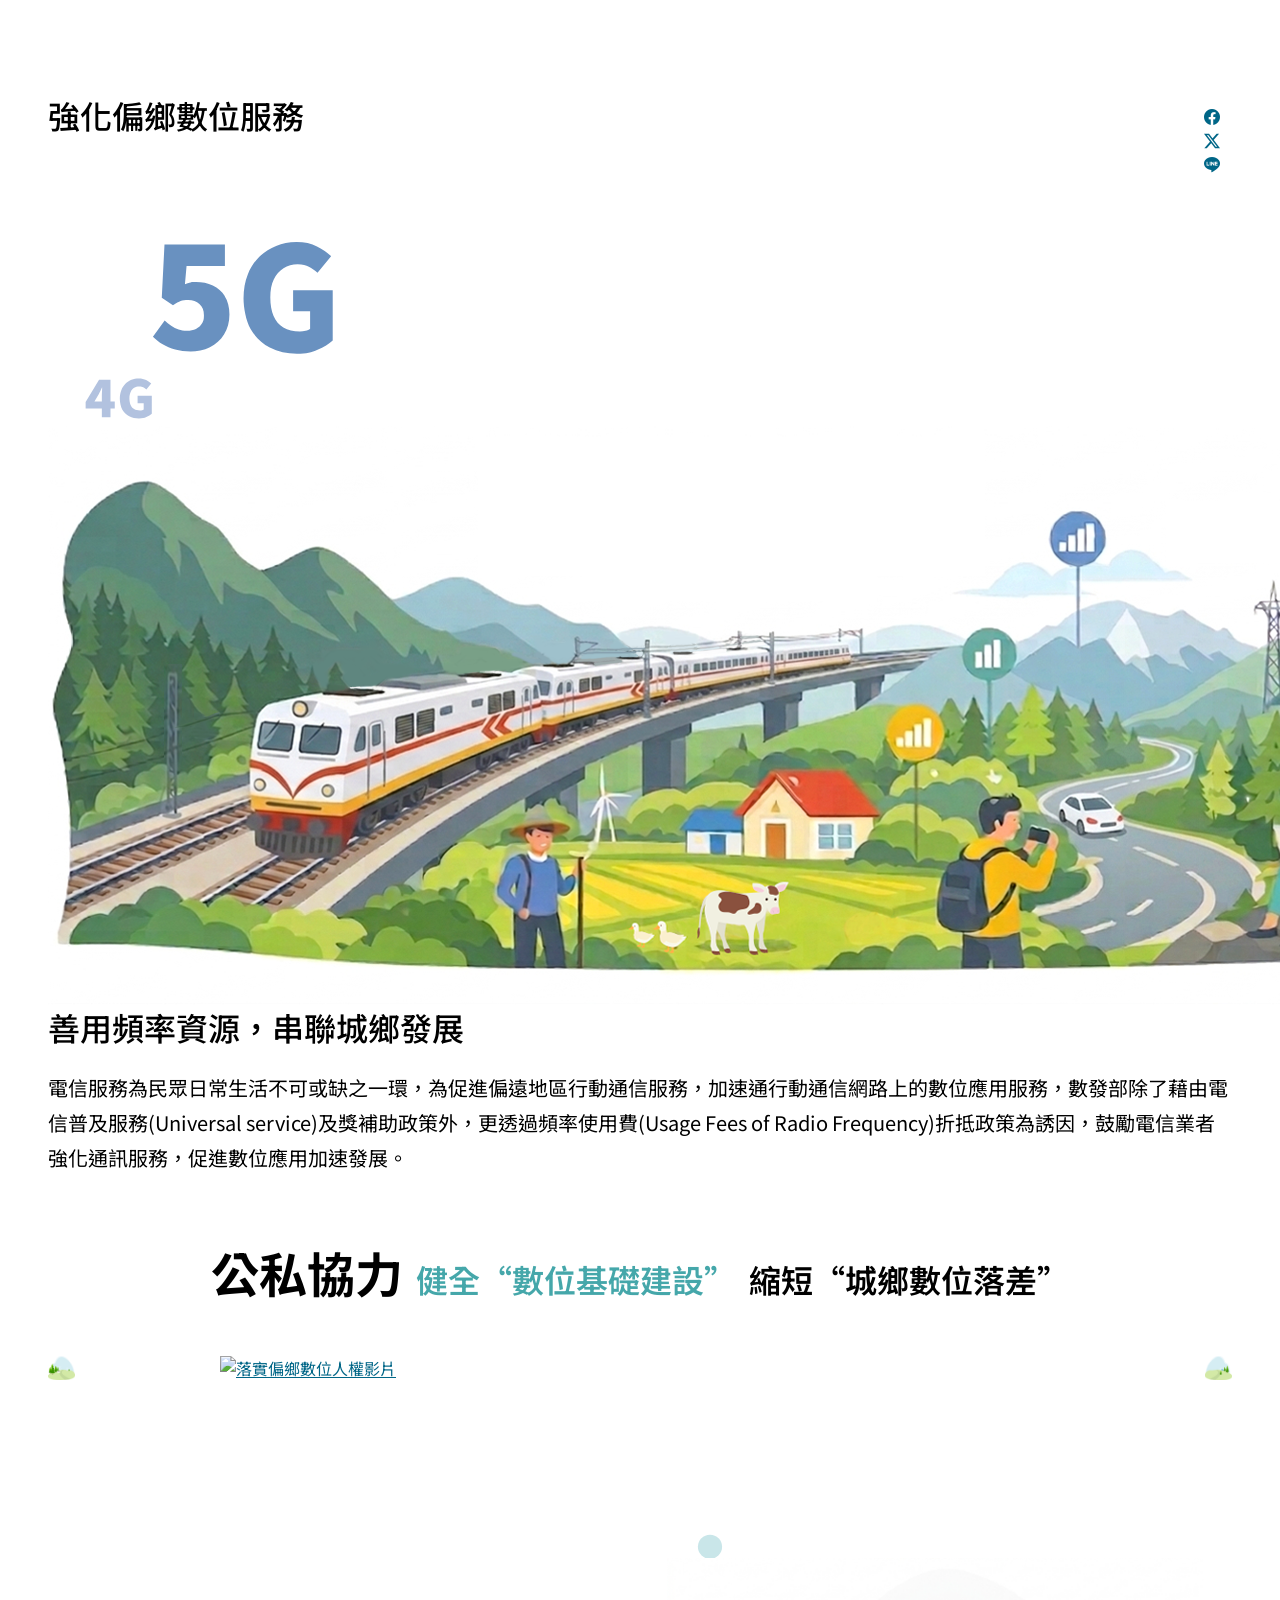
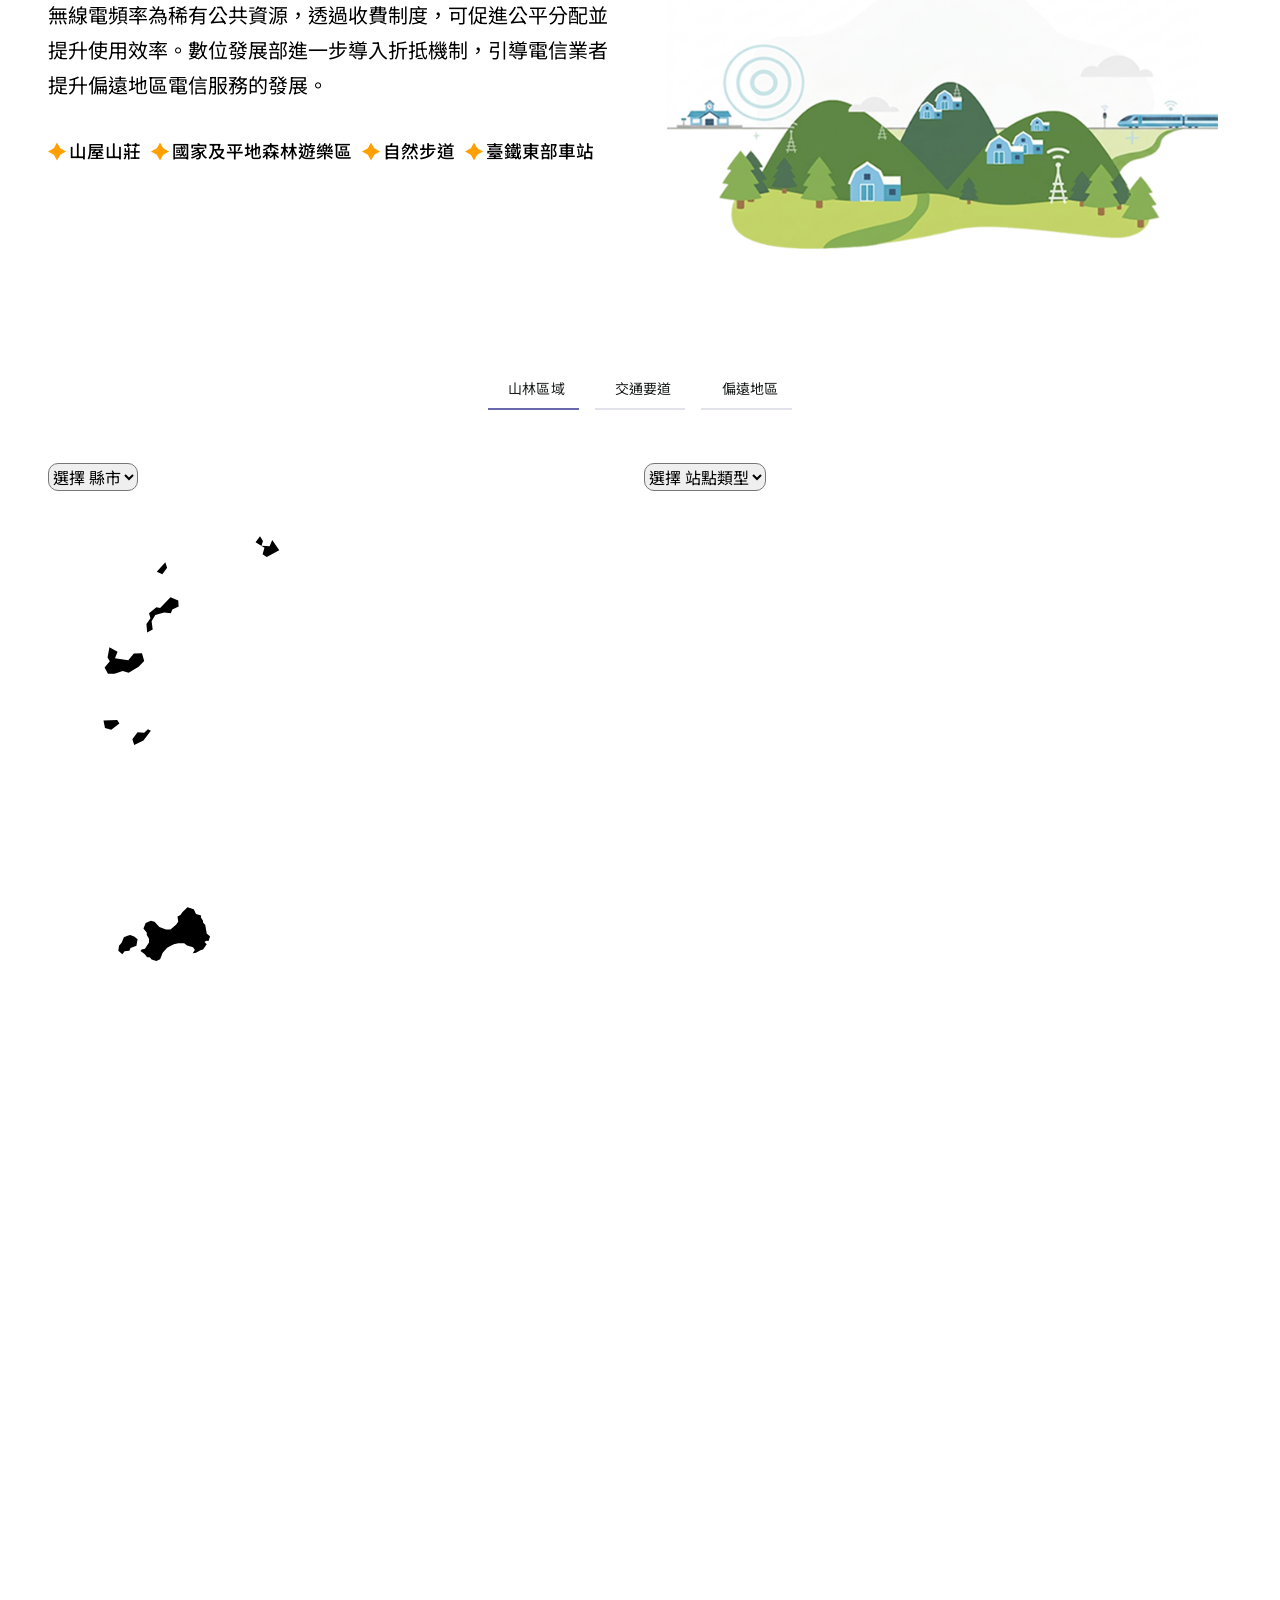
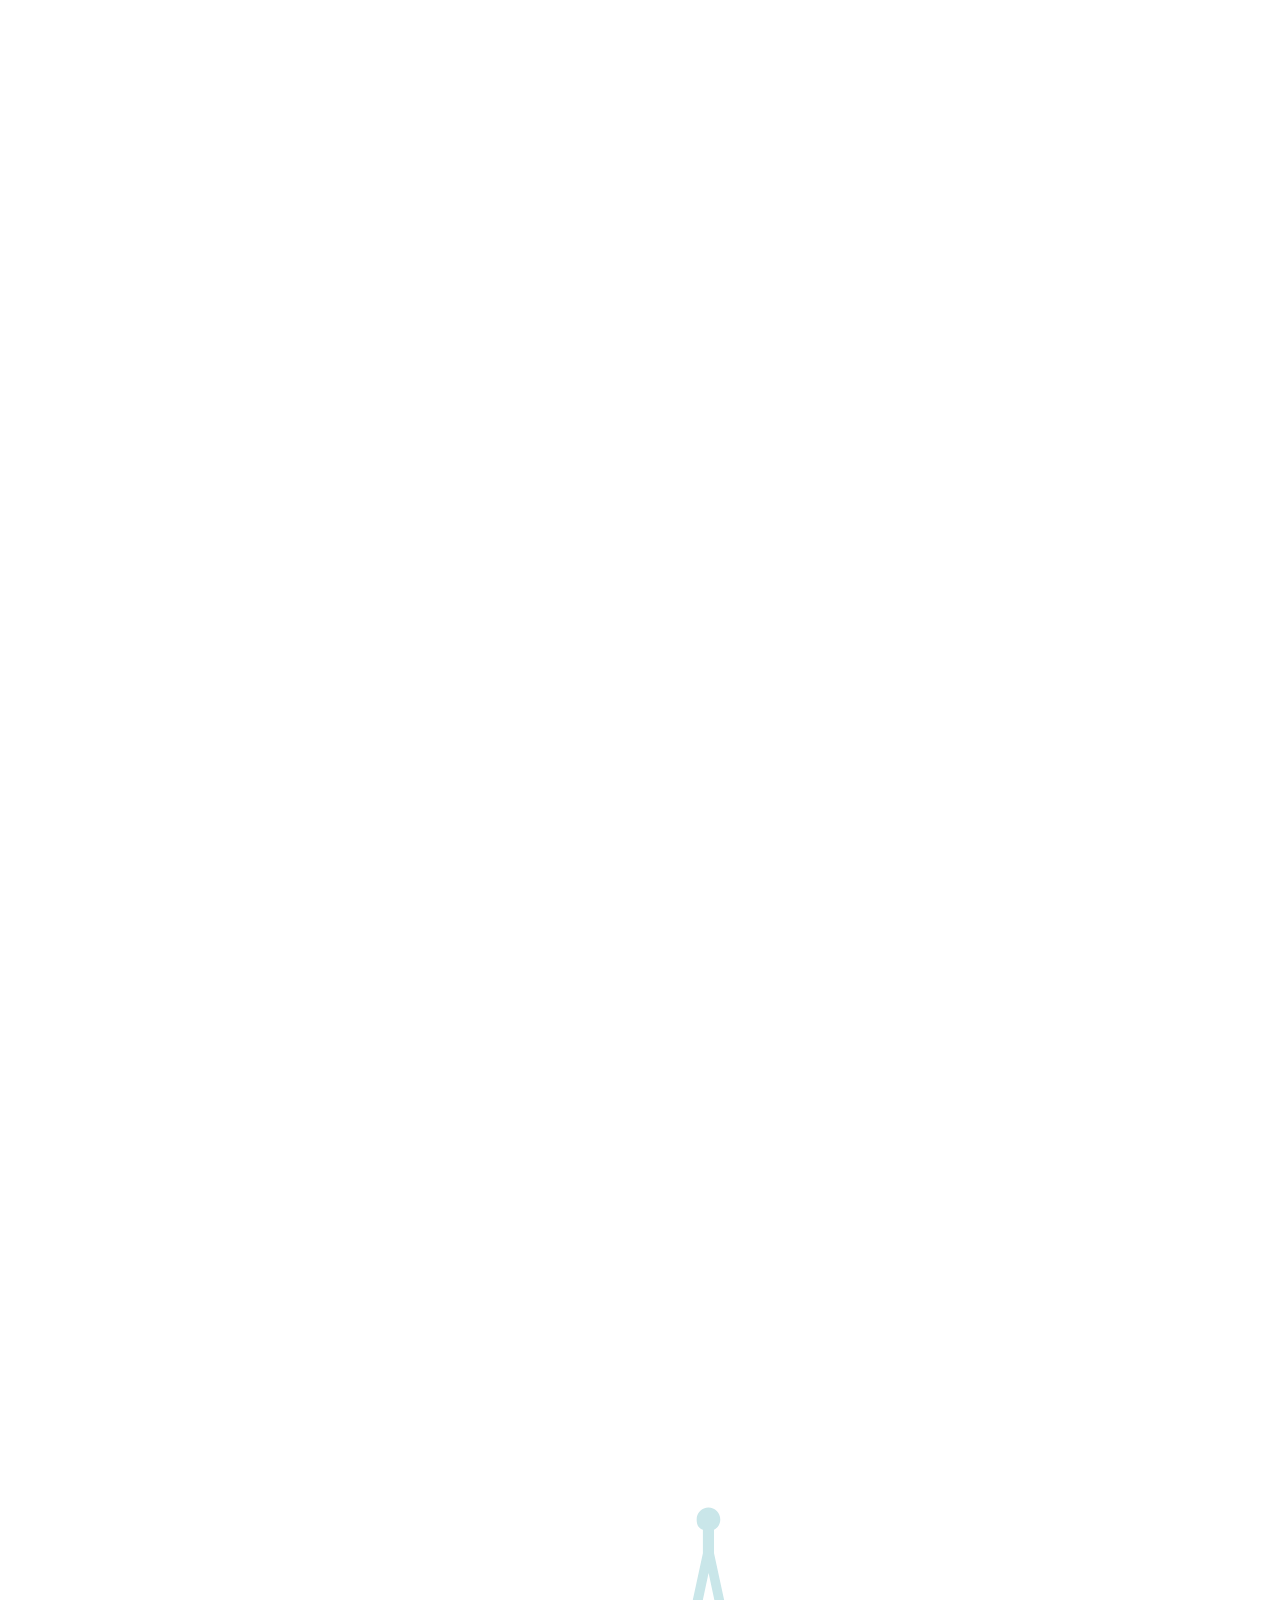
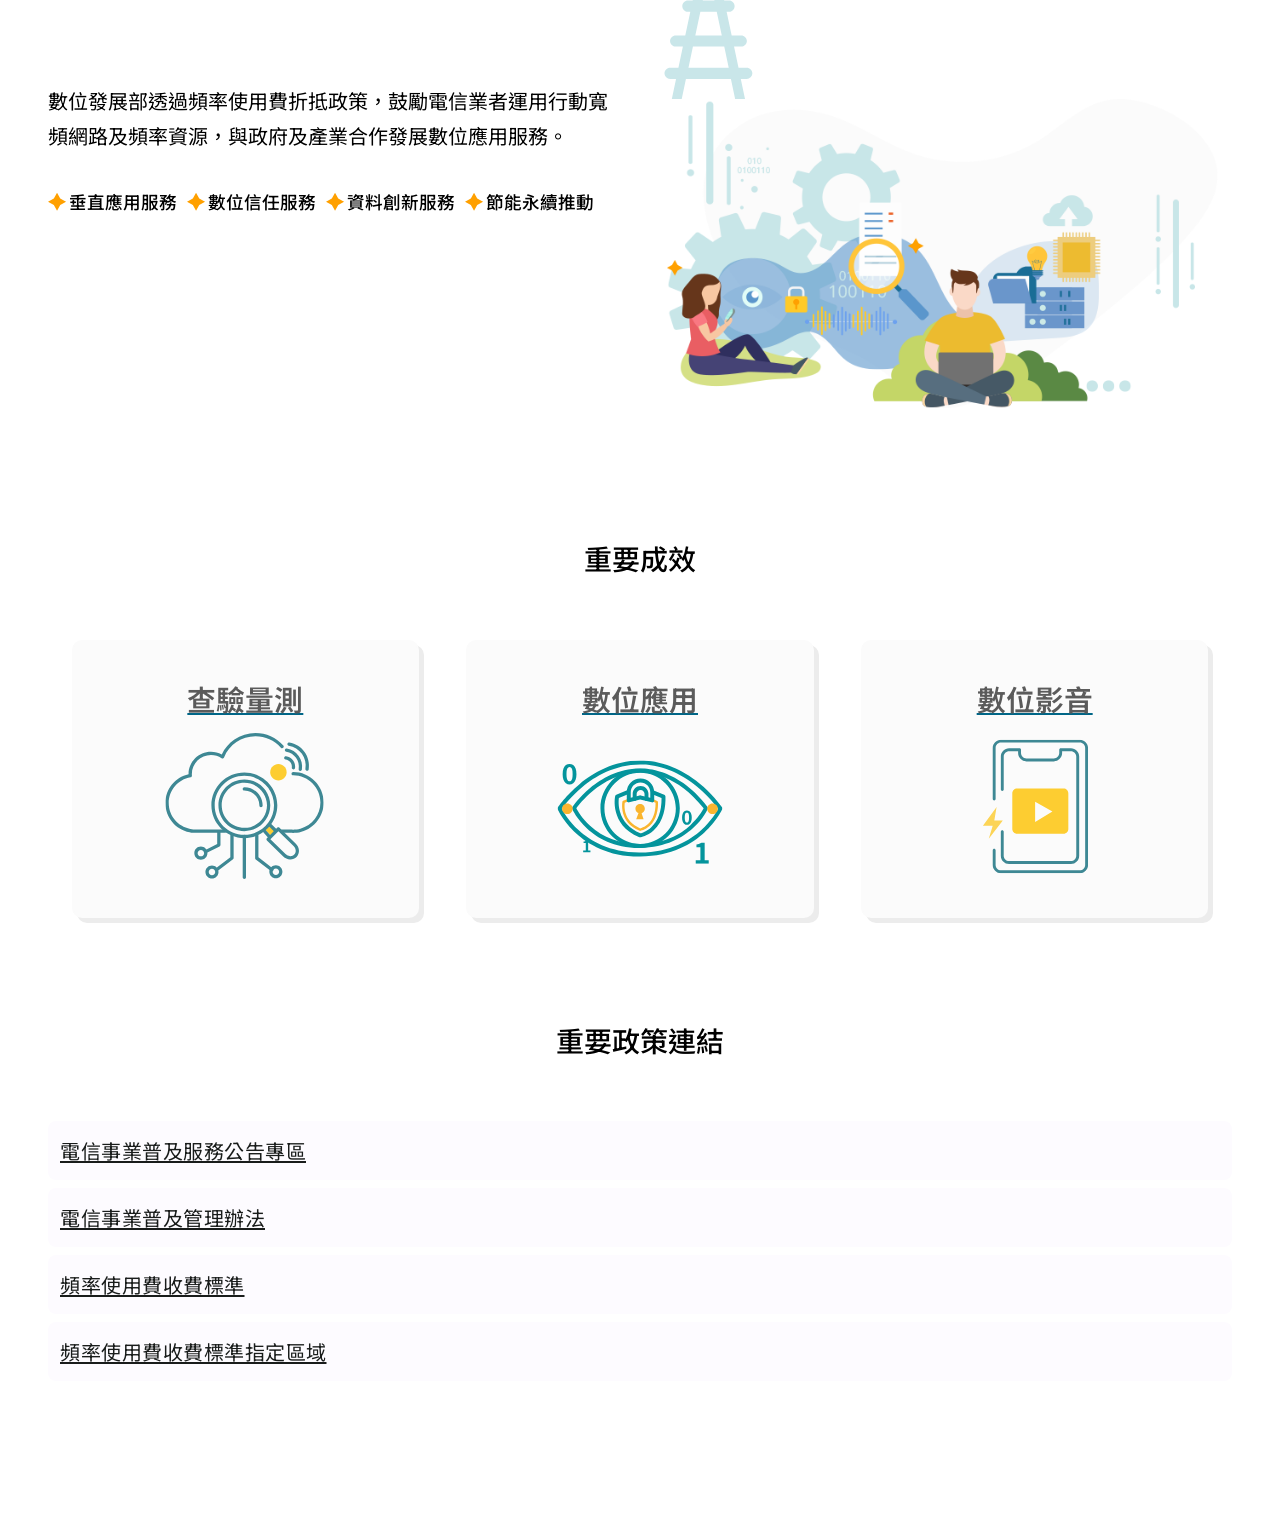
==== index.html @ cdad6a10 "init upload init upload" ====
<!DOCTYPE html>
<html lang="zh-tw" class="webSitelanguage light">
<head>
    <meta http-equiv="Content-Type" content="text/html; charset=utf-8" />
    <!-- <meta name="viewport" content="width=device-width,initial-scale = 1" /> -->
	<meta name="viewport" content="width=device-width, initial-scale=1.0, user-scalable=no, minimum-scale=1.0, maximum-scale=1.0" />
    <meta name="format-detection" content="telephone=no">    
    <title>強化偏鄉數位服務｜重點政策｜moda — 數位發展部 Ministry of Digital Affairs</title>
    <meta property="og:title" content="強化偏鄉數位服務｜重點政策｜moda — 數位發展部 Ministry of Digital Affairs" />
    <meta name="description" content="" />
    <meta property="og:image" content="https://moda.gov.tw/copyright/MODA/i0lwyglx.hab.svg" />
    <meta property="og:image:type" content="">
    <meta property="og:image:width" content="1200">
    <meta property="og:image:height" content="628">
    <meta property="og:description" content="" />
    <meta name="keywords" content="" />
    <meta name="description" content="" />
    <!-- favicon -->
        <link rel="shortcut icon" type="image/png" href="https://moda.gov.tw//assets/img/favicon.ico">
        <link rel="apple-touch-icon" sizes="192x192" href="https://moda.gov.tw//assets/img/touch-icon.png">
    <!-- (google font)connect to domain of font files -->
        <link rel="preconnect" href="https://fonts.gstatic.com" crossorigin>
    <!-- (google font)optionally increase loading priority -->
        <link rel="preload" as="style" href="https://fonts.googleapis.com/css2?family=Noto+Sans+TC:wght@300;400;500;700&display=swap">

    <!-- 套件css -->
        <link rel="stylesheet" href="vendor/css/allVendor.min.css" media="all" />
    <!-- 主要css -->
        <link rel="stylesheet" href="https://moda.gov.tw/assets/css/layout.css" media="all" />

    <!-- (google font)async CSS -->
        <link rel="stylesheet" media="print" onload="this.onload=null;this.removeAttribute('media');" href="https://fonts.googleapis.com/css2?family=Noto+Sans+TC:wght@300;400;500;700&display=swap">
    <!-- (google font)no-JS fallback -->
    <noscript>
        <link rel="stylesheet" href="https://fonts.googleapis.com/css2?family=Noto+Sans+TC:wght@300;400;500;700&display=swap">
    </noscript>
    <!-- Global site tag (gtag.js) - Google Analytics -->
    <script async src="https://www.googletagmanager.com/gtag/js?id=G-7THDT5WE9H"></script>
    <script>
        window.dataLayer = window.dataLayer || [];
        function gtag(){dataLayer.push(arguments);}
        gtag('js', new Date());
        gtag('config', 'G-7THDT5WE9H');
    </script>
    <!-- Google Tag Manager -->
    <script>
        (function(w,d,s,l,i){w[l]=w[l]||[];w[l].push({'gtm.start':
        new Date().getTime(),event:'gtm.js'});
        var f=d.getElementsByTagName(s)[0],
        j=d.createElement(s),dl=l!='dataLayer'?'&l='+l:'';
        j.async=true;j.src='https://www.googletagmanager.com/gtm.js?id='+i+dl;f.parentNode.insertBefore(j,f);
        })(window,document,'script','dataLayer','GTM-TL7LVZ6R');
    </script>
    <!-- End Google Tag Manager -->
</head>
<body class="d-flex flex-column min-vh-100 ">
    <!-- main -->
    <main class="main pt-5">

        <!-- 簡介 -->
        <section class="deptIntro" role="contentinfo" aria-label="強化偏鄉數位服務">
            <div class="wrap4 mx-auto px-3 px-md-4 px-lg-5 py-4 py-md-5">
                <!-- 內容主標 -->
                <div class="row">
                    <div class="col">
                        <h2 class="title2 mb-0">
                            <span class="ci-dept1 lazy lz-entered lz-loaded" data-bg="img/00-titleicon.svg" data-ll-status="loaded" style="background-image: url(img/00-titleicon.svg);"></span>
                            <span class="titleTxt">強化偏鄉數位服務</span></h2>
                    </div>
                    <div class="col-auto text-end d-flex pt-2">
                        <ul class="shareBar list-unstyled list-inline mb-0">
                            <!-- 分享 -->
                            <li class="list-inline-item">
                                <a href="javascript:;" role="button" title="社群分享"><i class="ci ci-share"></i><span class="visually-hidden">社群分享</span></a>
                                <ul class="shareBarMenu list-unstyled">
                                    <li><a class="fbShareBtn fbShareJs" href="javascript:;" title="分享至 facebook（另開新視窗）"><i class="bi bi-facebook"></i><span class="visually-hidden">Facebook</span></a></li>
                                    <li><a class="ttShareBtn ttShareJs" href="javascript:;" title="分享到 twitter（另開新視窗）"><i class="bi bi-twitter"></i><span class="visually-hidden">Twitter</span></a></li>
                                    <li><a class="lineShareBtn lineShareJs" href="javascript:;" title="分享到 line（另開新視窗）"><i class="bi bi-line"></i><span class="visually-hidden">LINE</span></a></li>
                                </ul>
                            </li>
                            <li class="list-inline-item d-none d-md-inline-block">
                                <a class="printBtn printJs" role="button" href="javascript:;" title="列印頁面內容"><i class="ci ci-print"></i><span class="visually-hidden">列印</span></a>
                            </li>
                        </ul>
                    </div>
                </div>
                
            </div>
        </section>

        <!--擴充圖文-->
        <link href="https://www-api.moda.gov.tw/File/Get/moda/zh-tw/qOv7ldR2iU1vLcg" media="all" rel="stylesheet">
        <link href="https://www-api.moda.gov.tw/File/Get/moda/zh-tw/zwdoTjwlLPmi0V1" media="all" rel="stylesheet">
        <section class="event1Part">
            <div class="wrap4 mx-auto px-3 px-md-4 px-lg-5 pb-4 pb-md-5 mt-minus-4 mt-md-minus-5">
                <div class="summary2 wrap2">
                    <!-- 主視覺 -->        
                    <div class="">                  
                        <div class="moda1331-topbanner">
                            <div class="moda1331-guide moda1331-2026 icon5G">
                                <svg viewBox="0 0 216 82" class="">
                                    <g class="moda1331-wave moda1331-group1">
                                        <path d="M43,40.9c0-2.5,1-4.9,2.7-6.7,1-1,2.5-1,3.5,0,1,1,1,2.5,0,3.5-.8.9-1.3,2-1.3,3.3s.5,2.4,1.3,3.3c1,1,.9,2.6,0,3.5-1,1-2.6.9-3.5,0-1.7-1.8-2.7-4.2-2.7-6.7Z"/>
                                        <path d="M172.7,40.9c0-2.5-1-4.9-2.7-6.7-1-1-2.5-1-3.5,0-1,1-1,2.5,0,3.5.8.9,1.3,2,1.3,3.3s-.5,2.4-1.3,3.3c-1,1-.9,2.6,0,3.5,1,1,2.6.9,3.5,0,1.7-1.8,2.7-4.2,2.7-6.7Z"/>
                                    </g>
                                    <g class="moda1331-wave moda1331-group2">
                                        <path d="M30.5,51.9c-4.7-6.1-4.7-15.9,0-22,.8-1.1,2.4-1.3,3.5-.5,1.1.8,1.3,2.4.5,3.5-3.3,4.4-3.3,11.6,0,16,.8,1.1.6,2.7-.5,3.5-1.1.8-2.7.6-3.5-.5Z"/>
                                        <path d="M185.2,51.9c4.7-6.1,4.7-15.9,0-22-.8-1.1-2.4-1.3-3.5-.5-1.1.8-1.3,2.4-.5,3.5,3.3,4.4,3.3,11.6,0,16-.8,1.1-.6,2.7.5,3.5,1.1.8,2.7.6,3.5-.5Z"/>
                                    </g>
                                    <g class="moda1331-wave moda1331-group3">
                                        <path d="M10,40.9c0-5.6,1.4-11.4,4.4-15.9.8-1.1,2.3-1.5,3.5-.7,1.1.8,1.5,2.3.7,3.5-2.3,3.5-3.6,8.3-3.6,13.1,0,4.9,1.2,9.6,3.6,13.1.8,1.1.5,2.7-.7,3.5-1.1.8-2.7.5-3.5-.7-3-4.5-4.4-10.3-4.4-15.9Z"/>
                                        <path d="M205.7,40.9c0-5.6-1.4-11.4-4.4-15.9-.8-1.1-2.3-1.5-3.5-.7-1.1.8-1.5,2.3-.7,3.5,2.3,3.5,3.6,8.3,3.6,13.1s-1.2,9.6-3.6,13.1c-.8,1.1-.5,2.7.7,3.5,1.1.8,2.7.5,3.5-.7,3-4.5,4.4-10.3,4.4-15.9Z"/>
                                    </g>
                                    <g class="moda1331-text">
                                        <path d="M97.8,39.9c-1.7-2.7-3.9-4.6-6.7-5.9-2.8-1.3-5.9-1.9-9.3-1.9s-2.2.1-3.1.3c-1,.2-2,.5-3,.9l.9-10.1h21.2v-11.9h-33.4l-1.5,29.5,6.2,4.1c1.8-1.1,3.2-1.9,4.2-2.3,1.1-.4,2.5-.6,4.2-.6,2.6,0,4.6.7,6.2,2.2,1.7,1.4,2.5,3.5,2.5,6.3s-.4,3.4-1.2,4.7c-.7,1.2-1.8,2.2-3.2,2.8s-3,1-5,1-3.1-.2-4.6-.7c-1.4-.5-2.8-1.2-4.1-2.1-1.3-.9-2.5-1.8-3.6-2.9l-6.5,9c1.6,1.5,3.4,3,5.4,4.2,2,1.2,4.3,2.2,6.9,2.9,2.6.7,5.4,1.1,8.6,1.1s7.4-.8,10.6-2.4c3.3-1.6,5.9-3.9,7.8-7,2-3.1,3-6.8,3-11s-.9-7.5-2.6-10.2Z"/>
                                        <path d="M135.5,36.6v11.7h9.4v9.6c-.6.5-1.5.9-2.5,1.1-1,.3-2.1.4-3.1.4-3.7,0-6.7-.7-9.2-2.2-2.4-1.5-4.2-3.6-5.4-6.4-1.2-2.8-1.8-6.2-1.8-10.2s.6-7.2,1.9-9.9c1.3-2.8,3.1-4.9,5.4-6.3,2.3-1.5,4.9-2.2,7.8-2.2s4.6.5,6.2,1.4c1.7.9,3.3,1.9,4.8,3.3l7.5-9.1c-2-2-4.6-3.8-7.8-5.4-3.1-1.6-6.9-2.4-11.3-2.4s-7.8.7-11.3,2.1c-3.5,1.4-6.6,3.4-9.4,6.1-2.7,2.7-4.8,5.9-6.3,9.8-1.5,3.8-2.3,8.2-2.3,13.2s1.3,12.3,3.9,16.9c2.7,4.5,6.2,7.9,10.6,10.2,4.5,2.3,9.5,3.4,15,3.4s8-.7,11.4-2.2c3.5-1.4,6.3-3.1,8.4-5.1v-27.8h-22.2Z"/>
                                    </g>
                                </svg>
                            </div>
                            <div class="moda1331-guide moda1331-2026 icon4G">
                                <svg viewBox="0 0 219 82" class="">
                                    <g class="moda1331-wave moda1331-group1">
                                        <path d="M43,40.9c0-2.5,1-4.9,2.7-6.7,1-1,2.5-1,3.5,0,1,1,1,2.5,0,3.5-.8.9-1.3,2-1.3,3.3s.5,2.4,1.3,3.3c1,1,.9,2.6,0,3.5-1,1-2.6.9-3.5,0-1.7-1.8-2.7-4.2-2.7-6.7Z"/>
                                        <path d="M175.2,40.9c0-2.5-1-4.9-2.7-6.7-1-1-2.5-1-3.5,0-1,1-1,2.5,0,3.5.8.9,1.3,2,1.3,3.3s-.5,2.4-1.3,3.3c-1,1-.9,2.6,0,3.5,1,1,2.6.9,3.5,0,1.7-1.8,2.7-4.2,2.7-6.7Z"/>
                                    </g>
                                    <g class="moda1331-wave moda1331-group2">
                                        <path d="M30.5,51.9c-4.7-6.1-4.7-15.9,0-22,.8-1.1,2.4-1.3,3.5-.5,1.1.8,1.3,2.4.5,3.5-3.3,4.4-3.3,11.6,0,16,.8,1.1.6,2.7-.5,3.5-1.1.8-2.7.6-3.5-.5Z"/>
                                        <path d="M187.7,51.9c4.7-6.1,4.7-15.9,0-22-.8-1.1-2.4-1.3-3.5-.5-1.1.8-1.3,2.4-.5,3.5,3.3,4.4,3.3,11.6,0,16-.8,1.1-.6,2.7.5,3.5,1.1.8,2.7.6,3.5-.5Z"/>
                                    </g>
                                    <g class="moda1331-wave moda1331-group3">
                                        <path d="M10,40.9c0-5.6,1.4-11.4,4.4-15.9.8-1.1,2.3-1.5,3.5-.7,1.1.8,1.5,2.3.7,3.5-2.3,3.5-3.6,8.3-3.6,13.1,0,4.9,1.2,9.6,3.6,13.1.8,1.1.5,2.7-.7,3.5-1.1.8-2.7.5-3.5-.7-3-4.5-4.4-10.3-4.4-15.9Z"/>
                                        <path d="M208.2,40.9c0-5.6-1.4-11.4-4.4-15.9-.8-1.1-2.3-1.5-3.5-.7-1.1.8-1.5,2.3-.7,3.5,2.3,3.5,3.6,8.3,3.6,13.1s-1.2,9.6-3.6,13.1c-.8,1.1-.5,2.7.7,3.5,1.1.8,2.7.5,3.5-.7,3-4.5,4.4-10.3,4.4-15.9Z"/>
                                    </g>
                                    <g class="moda1331-text">
                                        <path d="M102.9,45.5h-6.6V11.8h-17.6l-20.7,34.6v9.9h25v13.5h13.3v-13.5h6.6v-10.9ZM71.6,45.5l6.8-11.7c.9-1.7,1.7-3.4,2.5-5,.8-1.7,1.6-3.4,2.3-5h.3c0,1.9-.2,4.1-.3,6.6-.1,2.6-.2,4.8-.2,6.6v8.5h-11.4Z"/>
                                        <path d="M138.1,36.6v11.7h9.4v9.6c-.6.5-1.5.9-2.5,1.1-1,.3-2.1.4-3.1.4-3.7,0-6.7-.7-9.2-2.2-2.4-1.5-4.2-3.6-5.4-6.4-1.2-2.8-1.8-6.2-1.8-10.2s.6-7.2,1.9-9.9c1.3-2.8,3.1-4.9,5.4-6.3,2.3-1.5,4.9-2.2,7.8-2.2s4.6.5,6.2,1.4c1.7.9,3.3,1.9,4.8,3.3l7.5-9.1c-2-2-4.6-3.8-7.8-5.4-3.1-1.6-6.9-2.4-11.3-2.4s-7.8.7-11.3,2.1c-3.5,1.4-6.6,3.4-9.4,6.1-2.7,2.7-4.8,5.9-6.3,9.8-1.5,3.8-2.3,8.2-2.3,13.2s1.3,12.3,3.9,16.9c2.7,4.5,6.2,7.9,10.6,10.2,4.5,2.3,9.5,3.4,15,3.4s8-.7,11.4-2.2c3.5-1.4,6.3-3.1,8.4-5.1v-27.8h-22.2Z"/>
                                    </g>
                                </svg>
                            </div>
                            <img alt="" src="img/01-bannerbg-2026.png" loading="lazy" />
                        </div>            
                        <p class="h2 moda1331-color-primary mb-4">善用頻率資源，串聯城鄉發展</p>
                        <p class="moda1331-font-n">電信服務為民眾日常生活不可或缺之一環，為促進偏遠地區行動通信服務，加速通行動通信網路上的數位應用服務，數發部除了藉由電信普及服務(Universal service)及獎補助政策外，更透過頻率使用費(Usage Fees of Radio Frequency)折抵政策為誘因，鼓勵電信業者強化通訊服務，促進數位應用加速發展。</p>
                    </div>
                    <!-- slogan -->
                    <P class="w-100 text-center moda1331-2026-slogan">
                        <span class="slogan-h1">公私協力</span>
                        <span class="moda1331-color-primary-g">健全“數位基礎建設”</span>
                        <span class="moda1331-color-primary">縮短“城鄉數位落差”</span>
                    </P>
                    <!-- videoBox -->
                    <div class="videoBox1 moda1331-videoBox position-relative">
                        <img class="videoBox-BGL" alt="" src="img/02-videobg-2026-01.png" loading="lazy"/>
                        <div class="pic position-relative">
                            <a href="https://drive.google.com/file/d/122crcrAx_509pESA8zlzFr8o9b9B5Wnq/view?usp=sharing" rel="noreferrer noopener" target="_blank" title="落實偏鄉數位人權影片（另開新視窗）">
                                <img alt="落實偏鄉數位人權影片" class="w-100" loading="lazy" src="https://moda.gov.tw/copyright/MODA/jphe0itw.y12.jpg" />
                                <div class="play" style="background-image: url(https://moda.gov.tw/copyright/MODA/xefnpay5.vdi.svg);"></div>
                            </a>
                        </div>
                        <img class="videoBox-BGR" alt="" src="img/02-videobg-2026-02.png" loading="lazy"/>
                    </div>
                    <!-- info -->
                    <div class="moda1331-2026-info row">
                        <div class="col-lg-6">
                            <p class="moda1331-font-n">無線電頻率為稀有公共資源，透過收費制度，可促進公平分配並提升使用效率。數位發展部進一步導入折抵機制，引導電信業者提升偏遠地區電信服務的發展。</p>
                            <ul class="moda1331-starlist">                                          
                                <li>山屋山莊</li>
                                <li>國家及平地森林遊樂區</li>
                                <li>自然步道</li>
                                <li>臺鐵東部車站</li>
                            </ul>
                        </div>
                        <div class="col-lg-6">
                            <div class="moda1331-topbanner m-0"> 
                                <div class="moda1331-guide moda1331-2026 iconwifi">
                                    <svg viewBox="0 0 134 120">
                                        <path class="moda1331-wave moda1331-group1" d="M67,63c-10,0-19.7,3.6-26.9,10-4,3.6-4.1,9.4-.2,13.1,3.8,3.7,10.2,3.8,14.1.2,3.4-3.1,8.1-4.8,13.1-4.8s9.7,1.8,13.1,4.8c4,3.6,10.3,3.5,14.1-.2,3.8-3.7,3.7-9.6-.2-13.1-7.2-6.5-16.9-10-26.9-10Z"/>
                                        <path class="moda1331-wave moda1331-group2" d="M110.1,45.2c-24.1-17.6-62.2-17.6-86.3,0-4.3,3.1-5.1,9-1.9,13.1,3.3,4.1,9.4,4.9,13.7,1.8,17-12.4,45.5-12.4,62.5,0,4.3,3.1,10.4,2.3,13.7-1.8,3.3-4.1,2.4-10-1.9-13.1Z"/>
                                        <path class="moda1331-wave moda1331-group3" d="M67,0C44.8,0,22.1,5.4,4.4,16.7-.1,19.6-1.4,25.4,1.7,29.8c3,4.3,9.1,5.5,13.7,2.6,13.8-8.8,32.5-13.5,51.7-13.5,19.2,0,37.8,4.7,51.7,13.5,4.5,2.9,10.6,1.7,13.7-2.6,3-4.3,1.8-10.2-2.7-13.1C111.9,5.4,89.2,0,67,0Z"/>
                                        <circle class="moda1331-2026 iconwifi" cx="67" cy="106" r="14"/>
                                    </svg>
                                </div>                             
                                <img alt="" src="img/03-infoimg-2026.png"/>
                            </div>
                        </div>
                    </div>
                    <!-- map tab -->
                    <div class=" overflow-hidden">
                        <div class="eventNav1 eventNav-2025 mx-auto mb-3 mb-md-5">
                            <!-- tab new icon  -->
                            <ul class="nav nav-tabs justify-content-center" id="event1Tab" role="tablist">
                                <li class="nav-item px-1 px-md-2" role="presentation"><button aria-controls="eventMap1" aria-selected="true" class="nav-link position-relative fw-normal active" data-bs-target="#eventMap1" data-bs-toggle="tab" id="event1Tab1" role="tab" tabindex="" type="button"><span class="ci ci-eventIcon2 lazy lz-entered lz-loaded" data-bg="https://moda.gov.tw/copyright/MODA/jbs3pueb.vvi.svg" data-ll-status="loaded" style="background-image: url(&quot;https://moda.gov.tw/copyright/MODA/jbs3pueb.vvi.svg&quot;);">&nbsp;</span> 山林區域</button></li>
                                <li class="nav-item px-1 px-md-2" role="presentation"><button aria-controls="eventMap2" aria-selected="false" class="nav-link position-relative fw-normal" data-bs-target="#eventMap2" data-bs-toggle="tab" id="event1Tab2" role="tab" tabindex="-1" type="button"><span class="ci ci-eventIcon2 lazy lz-entered lz-loaded" data-bg="https://moda.gov.tw/copyright/MODA/smpily0t.20f.svg" data-ll-status="loaded" style="background-image: url(&quot;https://moda.gov.tw/copyright/MODA/smpily0t.20f.svg&quot;);">&nbsp;</span> 交通要道</button></li>
                                <li class="nav-item px-1 px-md-2" role="presentation"><button aria-controls="eventMap3" aria-selected="false" class="nav-link position-relative fw-normal" data-bs-target="#eventMap3" data-bs-toggle="tab" id="event1Tab3" role="tab" tabindex="-1" type="button"><span class="ci ci-eventIcon2 lazy lz-entered lz-loaded" data-bg="https://moda.gov.tw/copyright/MODA/gsbrtmi1.quh.svg" data-ll-status="loaded" style="background-image: url(&quot;https://moda.gov.tw/copyright/MODA/gsbrtmi1.quh.svg&quot;);">&nbsp;</span> 偏遠地區</button></li>
                            </ul>
                        </div>
                        <div class="tab-content" id="event1TabContent">
                            <div aria-labelledby="event1Tab1" class="eventMap1 tab-pane fade show active" id="eventMap1" role="tabpanel">
                                <div class="eventTwoCol1">
                                    <div class="eventTwoCol1R">
                                        <!-- 篩選條件 -->
                                        <div class="conSearchBar2">
                                            <div class="row gx-2">
                                                <div class="col-12 col-md-6 mb-2 mb-md-0">
                                                    <label class="visually-hidden" for="item1-1">縣市</label> 
                                                    <select class="sel1 rounded-4" id="item1-1">
                                                        <option value="">選擇 縣市</option> 
                                                    </select>
                                                </div>
                                                <div class="col-12 col-md-6 mb-2 mb-md-0 d-none">
                                                    <label class="visually-hidden" for="item1-2">鄉鎮市區</label>
                                                    <select class="sel1 rounded-4" id="item1-2">
                                                        <option value="">選擇 鄉鎮市區</option>
                                                    </select>
                                                </div>
                                                <div class="col-12 col-md-6">
                                                    <label class="visually-hidden" for="item1-3">站點類型</label>
                                                    <select class="sel1 rounded-4" id="item1-3">
                                                        <option value="">選擇 站點類型</option>
                                                    </select>
                                                </div>
                                            </div>
                                        </div>
                                        <div class="my-3 evnetDataInfo1 d-none"></div>
                                        <!-- table內容 -->
                                        <div class="my-3 eventTable1"></div>
                                    </div>
                                    <div class="eventTwoCol1L d-none d-lg-block">
                                        <div class="eventMapWrap1">
                                            <!-- 補上金門縣.連江縣 -->
                                            <div class="addCountry">
                                                <svg aria-describedby="山林區域" aria-labelledby="山林區域" class="svg-content-responsive" id="" preserveaspectratio="xMinYMin meet" viewbox="20 10 320 380" xmlns="http://www.w3.org/2000/svg"> 
                                                    <g class="countyI"> 
                                                        <path d="M47,70.1l0.8,0.4l-2,2.6l-2.5,1.2l-0.5-1.5l1.4-1.9L46,71L47,70.1z M38.7,67.6l0.6,0.9l-2.2,1.7l-1.7-0.5 l-0.4-2L38.7,67.6z M36.6,47.9l2.2,1.2l-0.7,1.8l3.6,0.5l1.5-1.8l2.2-0.1l0.6,2.1l-1.5,1.6l-2.7,1.6l-1.6-0.5L38,55.1h-1.8 l-0.9-1.7l1.4-1.7l-0.6-1L36.6,47.9z M53.1,34.4l2.1,0.9l0.1,1.6l-1.7,0.8l-0.4,1l-1.8-0.2l-2.4,0.7L48,40.9l0.3,2.2l-1.5,0.8 l-0.2-2.3l1.1-1.5l-0.4-1.4l2-1.6l1,0.2L53.1,34.4z M51.7,24.9l0.5,1.5l-1.3,1.8l-1.5-0.7L51.7,24.9z M77.3,17.9l0.8,1.3l-0.4,1.3 l2.2,0.1l0.7-1.7l1.9,2.8l-3.4,1.8l-1.1-0.7l0.5-1.8l-2.4-1.5L77.3,17.9z"></path> 
                                                        <text>連江縣</text> 
                                                    </g> 
                                                    <g class="countyI"> 
                                                        <path d="M42.2,125.7l1.1,0.4l0.9,0.7l-0.3,1.8l-1.6,0.6l-0.3,0.7l-1.3,0.2l-0.6,0.8l-1.1-1l0.2-1.3l0.7-0.8l0.6-1.5 l1-0.4L42.2,125.7z M57.7,118.2l1.7,0.5l0.6,1.3l1.4,0.4l-0.1,0.5l0.6,0.9l0,0.5l0.6,0.7l0.4,2.3l0.9,0.8l-0.4,1.2l-0.6-0.1 l-0.5,0.4l0.6,0.6l-1,1.4l-0.7,0.2l-1.2,0.7l-0.9,0.1l0.6-0.9l-0.5-0.7l-1.6-0.5l-0.8-0.6l-1.6,0l-1.2,0.3l-1.8,0.9l-1.2,1.4 l-0.7,1.7l-1,0.5l-1.3-0.4l-0.5-0.6l-0.7,0l-0.7-0.9L45,130l0.3-0.4l0.9-0.2l1.1-1.7l0-1l-0.6-1l0-0.6l-0.9-1.2l0.6-1.5l1.4-0.6 l1,0.3l1.3,1.4l1.8,0.7h1.2l1.5-1.3l0.6-0.8l-0.2-1.4l0.8-0.4l0.5-0.8L57.7,118.2z"></path>
                                                        <text>金門縣</text>
                                                    </g>
                                                </svg>
                                            </div>
                                            <!-- 主要圖資地圖 -->
                                            <svg aria-describedby="山林區域" aria-labelledby="山林區域" class="event1Svg1 svg-content" id="event1Svg1" preserveAspectRatio="xMinYMin meet" viewBox="0 0 589 1329" xmlns="http://www.w3.org/2000/svg"></svg>                                    
                                            <div class="tooltip" id="tooltip1"></div>
                                        </div>
                                    </div>
                                </div>
                            </div>
                            <div aria-labelledby="event1Tab2" class="eventMap2 tab-pane fade" id="eventMap2" role="tabpanel">
                                <div class="eventTwoCol1"> 
                                    <div class="eventTwoCol1R">  
                                        <!-- 篩選條件 -->   
                                        <div class="conSearchBar2 ">
                                            <div class="row gx-2">
                                                <div class="col-12 col-md-6 mb-2">
                                                    <label class="visually-hidden" for="item2-2">臺鐵路線</label> 
                                                    <select class="sel1 rounded-4" id="item2-2">
                                                        <option value="0">選擇 臺鐵路線</option>
                                                        <!-- <option value="臺北市">臺北市</option> -->
                                                        <option value="臺鐵宜蘭線">臺鐵宜蘭線</option>
                                                        <option value="臺鐵北迴線">臺鐵北迴線</option>
                                                        <option value="臺鐵臺東線">臺鐵臺東線</option>
                                                        <option value="臺鐵南迴線">臺鐵南迴線</option>
                                                    </select>
                                                </div>
                                                <div class="col-12 col-md-6 mb-2">
                                                    <label class="visually-hidden" for="item2-1">縣市</label> 
                                                    <select class="sel1 rounded-4" id="item2-1">
                                                        <option value="0">選擇 縣市</option>
                                                        <!-- <option value="臺北市">臺北市</option> -->
                                                        <option value="新北市">新北市</option>
                                                        <option value="基隆市">基隆市</option>
                                                        <option value="宜蘭縣">宜蘭縣</option>
                                                        <option value="花蓮縣">花蓮縣</option>
                                                        <option value="臺東縣">臺東縣</option>
                                                        <option value="屏東縣">屏東縣</option>
                                                    </select>
                                                </div>
                                            </div>
                                        </div>
                                        <!-- table內容 -->
                                        <div class="mt-3 mb-4 eventTable1">
                                            <!-- <table class="w-100" summary="優化偏遠地區交通路段4G網路普及">
                                                    <caption class="visually-hidden">交通路段列表</caption>
                                                <thead class="table-light">
                                                    <tr class="text-center">
                                                        <td class="eventTable1-w1-6" scope="col">交通路段</td>
                                                    </tr>
                                                </thead>
                                                <tbody style="max-height: inherit;">
                                                    <tr data-id="0" id="listI1-0">
                                                        <td class="eventTable1-w1-7 text-center d-none" ><a href="javascript:;" role="button">交通路段</a></td>
                                                        <td class="eventTable1-w1-6" data-th="交通路段">
                                                            <a href="javascript:;" role="button" class="row">
                                                                <span class="col-lg-3">臺鐵宜蘭線</span>
                                                                <span class="col-lg-9">八堵、四腳亭、瑞芳、猴硐、三貂嶺、雙溪、福隆、頭城、礁溪、宜蘭、二結、羅東、冬山、蘇澳</span>
                                                            </a>
                                                        </td>
                                                    </tr>
                                                    <tr data-id="1" id="listI1-1">
                                                        <td class="eventTable1-w1-7 text-center d-none" ><a href="javascript:;" role="button">交通路段</a></td>
                                                        <td class="eventTable1-w1-6" data-th="交通路段">
                                                            <a href="javascript:;" role="button" class="row">                                            
                                                                <span class="col-lg-3">臺鐵北迴線</span>
                                                                <span class="col-lg-9">蘇澳新、東澳、和平、新城、花蓮</span>
                                                            </a>
                                                        </td>
                                                    </tr>
                                                    <tr data-id="2" id="listI1-2">
                                                        <td class="eventTable1-w1-7 text-center d-none" ><a href="javascript:;" role="button">交通路段</a></td>
                                                        <td class="eventTable1-w1-6" data-th="交通路段">
                                                            <a href="javascript:;" role="button" class="row">
                                                                <span class="col-lg-3">臺鐵臺東線</span>
                                                                <span class="col-lg-9">花蓮、吉安、志學、壽豐、豐田、南平、鳳林、萬榮、光復、富源、瑞穗、三民、玉里、東里、東竹、富里、池上、關山、瑞源、鹿野、山里、臺東</span>                                            
                                                            </a>
                                                        </td>
                                                    </tr>
                                                    <tr data-id="3" id="listI1-3">
                                                        <td class="eventTable1-w1-7 text-center d-none" ><a href="javascript:;" role="button">交通路段</a></td>
                                                        <td class="eventTable1-w1-6" data-th="交通路段">
                                                            <a href="javascript:;" role="button" class="row">                                            
                                                                <span class="col-lg-3">臺鐵南迴線</span>
                                                                <span class="col-lg-9">臺東、枋寮</span>
                                                            </a>
                                                        </td>
                                                    </tr>
                                                </tbody>
                                            </table> -->
                                            <table class="w-100" id="eventMap2-stop" summary="優化偏遠地區臺鐵車站5G網路涵蓋">
                                                <caption class="visually-hidden">臺鐵車站列表</caption>
                                                <thead class="table-light d-none d-md-block">
                                                    <tr class="text-center">
                                                        <td class="eventTable1-w1-7" scope="col">臺鐵路線</td>
                                                        <td class="eventTable1-w1-7" scope="col">縣市</td>
                                                        <td class="eventTable1-w1-6" scope="col">車站名稱</td>
                                                    </tr>
                                                </thead>
                                                <tbody style="max-height: 400px;">
                                                    <!-- <tr data-id="4" id="listI1-4">
                                                        <td class="eventTable1-w1-7 text-center" ><a href="javascript:;" role="button">新北市</a></td>
                                                        <td class="eventTable1-w1-6" data-th="新北市"><a href="javascript:;" role="button">臺鐵板橋車站</a></td>
                                                    </tr>
                                                    <tr data-id="5" id="listI1-5">
                                                        <td class="eventTable1-w1-7 text-center" ><a href="javascript:;" role="button">新北市</a></td>
                                                        <td class="eventTable1-w1-6" data-th="新北市"><a href="javascript:;" role="button">臺鐵樹林車站</a></td>
                                                    </tr>
                                                    <tr data-id="6" id="listI1-6">
                                                        <td class="eventTable1-w1-7 text-center" ><a href="javascript:;" role="button">臺北市</a></td>
                                                        <td class="eventTable1-w1-6" data-th="臺北市"><a href="javascript:;" role="button">臺鐵萬華車站</a></td>
                                                    </tr>
                                                    <tr data-id="7" id="listI1-7">
                                                        <td class="eventTable1-w1-7 text-center" ><a href="javascript:;" role="button">臺北市</a></td>
                                                        <td class="eventTable1-w1-6" data-th="臺北市"><a href="javascript:;" role="button">臺鐵臺北車站</a></td>
                                                    </tr> -->
                                                    <tr data-id="8" id="listI1-8">
                                                        <td class="eventTable1-w1-7 text-center" data-th="臺鐵路線"><a href="javascript:;" role="button">臺鐵宜蘭線</a></td>
                                                        <td class="eventTable1-w1-7 text-center" data-th="縣市"><a href="javascript:;" role="button">基隆市</a></td>
                                                        <td class="eventTable1-w1-6" data-th="車站名稱"><a href="javascript:;" role="button">臺鐵八堵車站</a></td>
                                                    </tr>
                                                    <tr data-id="51" id="listI1-51">
                                                        <td class="eventTable1-w1-7 text-center" data-th="臺鐵路線"><a href="javascript:;" role="button">臺鐵宜蘭線</a></td>
                                                        <td class="eventTable1-w1-7 text-center" data-th="縣市"><a href="javascript:;" role="button">新北市</a></td>
                                                        <td class="eventTable1-w1-6" data-th="車站名稱"><a href="javascript:;" role="button">臺鐵四腳亭車站</a></td>
                                                    </tr>   
                                                    <tr data-id="9" id="listI1-9">
                                                        <td class="eventTable1-w1-7 text-center" data-th="臺鐵路線"><a href="javascript:;" role="button">臺鐵宜蘭線</a></td>
                                                        <td class="eventTable1-w1-7 text-center" data-th="縣市"><a href="javascript:;" role="button">新北市</a></td>
                                                        <td class="eventTable1-w1-6" data-th="車站名稱"><a href="javascript:;" role="button">臺鐵瑞芳車站</a></td>
                                                    </tr>  
                                                    <tr data-id="53" id="listI1-53">
                                                        <td class="eventTable1-w1-7 text-center" data-th="臺鐵路線"><a href="javascript:;" role="button">臺鐵宜蘭線</a></td>
                                                        <td class="eventTable1-w1-7 text-center" data-th="縣市"><a href="javascript:;" role="button">新北市</a></td>
                                                        <td class="eventTable1-w1-6" data-th="車站名稱"><a href="javascript:;" role="button">臺鐵猴硐車站</a></td>
                                                    </tr>                                            
                                                    <tr data-id="10" id="listI1-10">
                                                        <td class="eventTable1-w1-7 text-center" data-th="臺鐵路線"><a href="javascript:;" role="button">臺鐵宜蘭線</a></td>
                                                        <td class="eventTable1-w1-7 text-center" data-th="縣市"><a href="javascript:;" role="button">新北市</a></td>
                                                        <td class="eventTable1-w1-6" data-th="車站名稱"><a href="javascript:;" role="button">臺鐵三貂嶺車站</a></td>
                                                    </tr>                                            
                                                    <tr data-id="58" id="listI1-58">
                                                        <td class="eventTable1-w1-7 text-center" data-th="臺鐵路線"><a href="javascript:;" role="button">臺鐵宜蘭線</a></td>
                                                        <td class="eventTable1-w1-7 text-center" data-th="縣市"><a href="javascript:;" role="button">新北市</a></td>
                                                        <td class="eventTable1-w1-6" data-th="車站名稱"><a href="javascript:;" role="button">臺鐵雙溪車站</a></td>
                                                    </tr>                                        
                                                    <!-- <tr data-id="11" id="listI1-11">
                                                        <td class="eventTable1-w1-7 text-center" data-th="臺鐵路線"><a href="javascript:;" role="button">臺鐵宜蘭線</a></td>
                                                        <td class="eventTable1-w1-7 text-center" ><a href="javascript:;" role="button">新北市</a></td>
                                                        <td class="eventTable1-w1-6" data-th="新北市"><a href="javascript:;" role="button">臺鐵貢寮車站</a></td>
                                                    </tr>                                   -->
                                                    <tr data-id="12" id="listI1-12">
                                                        <td class="eventTable1-w1-7 text-center" data-th="臺鐵路線"><a href="javascript:;" role="button">臺鐵宜蘭線</a></td>
                                                        <td class="eventTable1-w1-7 text-center" data-th="縣市"><a href="javascript:;" role="button">新北市</a></td>
                                                        <td class="eventTable1-w1-6" data-th="車站名稱"><a href="javascript:;" role="button">臺鐵福隆車站</a></td>
                                                    </tr>                                
                                                    <tr data-id="13" id="listI1-13">
                                                        <td class="eventTable1-w1-7 text-center" data-th="臺鐵路線"><a href="javascript:;" role="button">臺鐵宜蘭線</a></td>
                                                        <td class="eventTable1-w1-7 text-center" data-th="縣市"><a href="javascript:;" role="button">宜蘭縣</a></td>
                                                        <td class="eventTable1-w1-6" data-th="車站名稱"><a href="javascript:;" role="button">臺鐵頭城車站</a></td>
                                                    </tr>                              
                                                    <tr data-id="14" id="listI1-14">
                                                        <td class="eventTable1-w1-7 text-center" data-th="臺鐵路線"><a href="javascript:;" role="button">臺鐵宜蘭線</a></td>
                                                        <td class="eventTable1-w1-7 text-center" data-th="縣市"><a href="javascript:;" role="button">宜蘭縣</a></td>
                                                        <td class="eventTable1-w1-6" data-th="車站名稱"><a href="javascript:;" role="button">臺鐵礁溪車站</a></td>
                                                    </tr>
                                                    <tr data-id="15" id="listI1-15">
                                                        <td class="eventTable1-w1-7 text-center" data-th="臺鐵路線"><a href="javascript:;" role="button">臺鐵宜蘭線</a></td>
                                                        <td class="eventTable1-w1-7 text-center" data-th="縣市"><a href="javascript:;" role="button">宜蘭縣</a></td>
                                                        <td class="eventTable1-w1-6" data-th="車站名稱"><a href="javascript:;" role="button">臺鐵宜蘭車站</a></td>
                                                    </tr>
                                                    <tr data-id="59" id="listI1-59">
                                                        <td class="eventTable1-w1-7 text-center" data-th="臺鐵路線"><a href="javascript:;" role="button">臺鐵宜蘭線</a></td>
                                                        <td class="eventTable1-w1-7 text-center" data-th="縣市"><a href="javascript:;" role="button">宜蘭縣</a></td>
                                                        <td class="eventTable1-w1-6" data-th="車站名稱"><a href="javascript:;" role="button">臺鐵二結車站</a></td>
                                                    </tr>
                                                    <tr data-id="16" id="listI1-16">
                                                        <td class="eventTable1-w1-7 text-center" data-th="臺鐵路線"><a href="javascript:;" role="button">臺鐵宜蘭線</a></td>
                                                        <td class="eventTable1-w1-7 text-center" data-th="縣市"><a href="javascript:;" role="button">宜蘭縣</a></td>
                                                        <td class="eventTable1-w1-6" data-th="車站名稱"><a href="javascript:;" role="button">臺鐵羅東車站</a></td>
                                                    </tr>
                                                    <tr data-id="54" id="listI1-54">
                                                        <td class="eventTable1-w1-7 text-center" data-th="臺鐵路線"><a href="javascript:;" role="button">臺鐵宜蘭線</a></td>
                                                        <td class="eventTable1-w1-7 text-center" data-th="縣市"><a href="javascript:;" role="button">宜蘭縣</a></td>
                                                        <td class="eventTable1-w1-6" data-th="車站名稱"><a href="javascript:;" role="button">臺鐵冬山車站</a></td>
                                                    </tr>
                                                    <tr data-id="17" id="listI1-17">
                                                        <td class="eventTable1-w1-7 text-center" data-th="臺鐵路線"><a href="javascript:;" role="button">臺鐵宜蘭線<br/>臺鐵北迴線</a></td>
                                                        <td class="eventTable1-w1-7 text-center" data-th="縣市"><a href="javascript:;" role="button">宜蘭縣</a></td>
                                                        <td class="eventTable1-w1-6" data-th="車站名稱"><a href="javascript:;" role="button">臺鐵蘇澳新車站</a></td>
                                                    </tr>
                                                    <tr data-id="18" id="listI1-18">
                                                        <td class="eventTable1-w1-7 text-center" data-th="臺鐵路線"><a href="javascript:;" role="button">臺鐵北迴線</a></td>
                                                        <td class="eventTable1-w1-7 text-center" data-th="縣市"><a href="javascript:;" role="button">宜蘭縣</a></td>
                                                        <td class="eventTable1-w1-6" data-th="車站名稱"><a href="javascript:;" role="button">臺鐵東澳車站</a></td>
                                                    </tr>
                                                    <!-- <tr data-id="19" id="listI1-19">
                                                        <td class="eventTable1-w1-7 text-center" data-th="臺鐵路線"><a href="javascript:;" role="button">臺鐵北迴線</a></td>
                                                        <td class="eventTable1-w1-7 text-center" ><a href="javascript:;" role="button">宜蘭縣</a></td>
                                                        <td class="eventTable1-w1-6" data-th="宜蘭縣"><a href="javascript:;" role="button">臺鐵南澳車站</a></td>
                                                    </tr> -->
                                                    <tr data-id="20" id="listI1-20">
                                                        <td class="eventTable1-w1-7 text-center" data-th="臺鐵路線"><a href="javascript:;" role="button">臺鐵北迴線</a></td>
                                                        <td class="eventTable1-w1-7 text-center" data-th="縣市"><a href="javascript:;" role="button">花蓮縣</a></td>
                                                        <td class="eventTable1-w1-6" data-th="車站名稱"><a href="javascript:;" role="button">臺鐵和平車站</a></td>
                                                    </tr>
                                                    <tr data-id="21" id="listI1-21">
                                                        <td class="eventTable1-w1-7 text-center" data-th="臺鐵路線"><a href="javascript:;" role="button">臺鐵北迴線</a></td>
                                                        <td class="eventTable1-w1-7 text-center" data-th="縣市"><a href="javascript:;" role="button">花蓮縣</a></td>
                                                        <td class="eventTable1-w1-6" data-th="車站名稱"><a href="javascript:;" role="button">臺鐵新城車站</a></td>
                                                    </tr>
                                                    <tr data-id="22" id="listI1-22">
                                                        <td class="eventTable1-w1-7 text-center" data-th="臺鐵路線"><a href="javascript:;" role="button">臺鐵北迴線<br/>臺鐵臺東線</a></td>
                                                        <td class="eventTable1-w1-7 text-center" data-th="縣市"><a href="javascript:;" role="button">花蓮縣</a></td>
                                                        <td class="eventTable1-w1-6" data-th="車站名稱"><a href="javascript:;" role="button">臺鐵花蓮車站</a></td>
                                                    </tr>
                                                    <tr data-id="23" id="listI1-23">
                                                        <td class="eventTable1-w1-7 text-center" data-th="臺鐵路線"><a href="javascript:;" role="button">臺鐵臺東線</a></td>
                                                        <td class="eventTable1-w1-7 text-center" data-th="縣市"><a href="javascript:;" role="button">花蓮縣</a></td>
                                                        <td class="eventTable1-w1-6" data-th="車站名稱"><a href="javascript:;" role="button">臺鐵吉安車站</a></td>
                                                    </tr>
                                                    <tr data-id="24" id="listI1-24">
                                                        <td class="eventTable1-w1-7 text-center" data-th="臺鐵路線"><a href="javascript:;" role="button">臺鐵臺東線</a></td>
                                                        <td class="eventTable1-w1-7 text-center" data-th="縣市"><a href="javascript:;" role="button">花蓮縣</a></td>
                                                        <td class="eventTable1-w1-6" data-th="車站名稱"><a href="javascript:;" role="button">臺鐵志學車站</a></td>
                                                    </tr>
                                                    <tr data-id="25" id="listI1-25">
                                                        <td class="eventTable1-w1-7 text-center" data-th="臺鐵路線"><a href="javascript:;" role="button">臺鐵臺東線</a></td>
                                                        <td class="eventTable1-w1-7 text-center" data-th="縣市"><a href="javascript:;" role="button">花蓮縣</a></td>
                                                        <td class="eventTable1-w1-6" data-th="車站名稱"><a href="javascript:;" role="button">臺鐵壽豐車站</a></td>
                                                    </tr>
                                                    <tr data-id="26" id="listI1-26">
                                                        <td class="eventTable1-w1-7 text-center" data-th="臺鐵路線"><a href="javascript:;" role="button">臺鐵臺東線</a></td>
                                                        <td class="eventTable1-w1-7 text-center" data-th="縣市"><a href="javascript:;" role="button">花蓮縣</a></td>
                                                        <td class="eventTable1-w1-6" data-th="車站名稱"><a href="javascript:;" role="button">臺鐵豐田車站</a></td>
                                                    </tr>
                                                    <!-- <tr data-id="27" id="listI1-27">
                                                        <td class="eventTable1-w1-7 text-center" data-th="臺鐵路線"><a href="javascript:;" role="button">臺鐵臺東線</a></td>
                                                        <td class="eventTable1-w1-7 text-center" ><a href="javascript:;" role="button">花蓮縣</a></td>
                                                        <td class="eventTable1-w1-6" data-th="花蓮縣"><a href="javascript:;" role="button">臺鐵林榮新光車站</a></td>
                                                    </tr> -->
                                                    <tr data-id="55" id="listI1-55">
                                                        <td class="eventTable1-w1-7 text-center" data-th="臺鐵路線"><a href="javascript:;" role="button">臺鐵臺東線</a></td>
                                                        <td class="eventTable1-w1-7 text-center" data-th="縣市"><a href="javascript:;" role="button">花蓮縣</a></td>
                                                        <td class="eventTable1-w1-6" data-th="車站名稱"><a href="javascript:;" role="button">臺鐵南平車站</a></td>
                                                    </tr>
                                                    <tr data-id="28" id="listI1-28">
                                                        <td class="eventTable1-w1-7 text-center" data-th="臺鐵路線"><a href="javascript:;" role="button">臺鐵臺東線</a></td>
                                                        <td class="eventTable1-w1-7 text-center" data-th="縣市"><a href="javascript:;" role="button">花蓮縣</a></td>
                                                        <td class="eventTable1-w1-6" data-th="車站名稱"><a href="javascript:;" role="button">臺鐵鳳林車站</a></td>
                                                    </tr>
                                                    <tr data-id="29" id="listI1-29">
                                                        <td class="eventTable1-w1-7 text-center" data-th="臺鐵路線"><a href="javascript:;" role="button">臺鐵臺東線</a></td>
                                                        <td class="eventTable1-w1-7 text-center" data-th="縣市"><a href="javascript:;" role="button">花蓮縣</a></td>
                                                        <td class="eventTable1-w1-6" data-th="車站名稱"><a href="javascript:;" role="button">臺鐵萬榮車站</a></td>
                                                    </tr>
                                                    <tr data-id="30" id="listI1-30">
                                                        <td class="eventTable1-w1-7 text-center" data-th="臺鐵路線"><a href="javascript:;" role="button">臺鐵臺東線</a></td>
                                                        <td class="eventTable1-w1-7 text-center" data-th="縣市"><a href="javascript:;" role="button">花蓮縣</a></td>
                                                        <td class="eventTable1-w1-6" data-th="車站名稱"><a href="javascript:;" role="button">臺鐵光復車站</a></td>
                                                    </tr>
                                                    <tr data-id="31" id="listI1-31">
                                                        <td class="eventTable1-w1-7 text-center" data-th="臺鐵路線"><a href="javascript:;" role="button">臺鐵臺東線</a></td>
                                                        <td class="eventTable1-w1-7 text-center" data-th="縣市"><a href="javascript:;" role="button">花蓮縣</a></td>
                                                        <td class="eventTable1-w1-6" data-th="車站名稱"><a href="javascript:;" role="button">臺鐵富源車站</a></td>
                                                    </tr>
                                                    <tr data-id="32" id="listI1-32">
                                                        <td class="eventTable1-w1-7 text-center" data-th="臺鐵路線"><a href="javascript:;" role="button">臺鐵臺東線</a></td>
                                                        <td class="eventTable1-w1-7 text-center" data-th="縣市"><a href="javascript:;" role="button">花蓮縣</a></td>
                                                        <td class="eventTable1-w1-6" data-th="車站名稱"><a href="javascript:;" role="button">臺鐵瑞穗車站</a></td>
                                                    </tr>
                                                    <tr data-id="33" id="listI1-33">
                                                        <td class="eventTable1-w1-7 text-center" data-th="臺鐵路線"><a href="javascript:;" role="button">臺鐵臺東線</a></td>
                                                        <td class="eventTable1-w1-7 text-center" data-th="縣市"><a href="javascript:;" role="button">花蓮縣</a></td>
                                                        <td class="eventTable1-w1-6" data-th="車站名稱"><a href="javascript:;" role="button">臺鐵三民車站</a></td>
                                                    </tr>
                                                    <tr data-id="56" id="listI1-56">
                                                        <td class="eventTable1-w1-7 text-center" data-th="臺鐵路線"><a href="javascript:;" role="button">臺鐵臺東線</a></td>
                                                        <td class="eventTable1-w1-7 text-center" data-th="縣市"><a href="javascript:;" role="button">花蓮縣</a></td>
                                                        <td class="eventTable1-w1-6" data-th="車站名稱"><a href="javascript:;" role="button">臺鐵玉里車站</a></td>
                                                    </tr>
                                                    <tr data-id="34" id="listI1-34">
                                                        <td class="eventTable1-w1-7 text-center" data-th="臺鐵路線"><a href="javascript:;" role="button">臺鐵臺東線</a></td>
                                                        <td class="eventTable1-w1-7 text-center" data-th="縣市"><a href="javascript:;" role="button">花蓮縣</a></td>
                                                        <td class="eventTable1-w1-6" data-th="車站名稱"><a href="javascript:;" role="button">臺鐵東里車站</a></td>
                                                    </tr>
                                                    <tr data-id="35" id="listI1-35">
                                                        <td class="eventTable1-w1-7 text-center" data-th="臺鐵路線"><a href="javascript:;" role="button">臺鐵臺東線</a></td>
                                                        <td class="eventTable1-w1-7 text-center" data-th="縣市"><a href="javascript:;" role="button">花蓮縣</a></td>
                                                        <td class="eventTable1-w1-6" data-th="車站名稱"><a href="javascript:;" role="button">臺鐵東竹車站</a></td>
                                                    </tr>
                                                    <tr data-id="36" id="listI1-36">
                                                        <td class="eventTable1-w1-7 text-center" data-th="臺鐵路線"><a href="javascript:;" role="button">臺鐵臺東線</a></td>
                                                        <td class="eventTable1-w1-7 text-center" data-th="縣市"><a href="javascript:;" role="button">花蓮縣</a></td>
                                                        <td class="eventTable1-w1-6" data-th="車站名稱"><a href="javascript:;" role="button">臺鐵富里車站</a></td>
                                                    </tr>
                                                    <tr data-id="37" id="listI1-37">
                                                        <td class="eventTable1-w1-7 text-center" data-th="臺鐵路線"><a href="javascript:;" role="button">臺鐵臺東線</a></td>
                                                        <td class="eventTable1-w1-7 text-center" data-th="縣市"><a href="javascript:;" role="button">臺東縣</a></td>
                                                        <td class="eventTable1-w1-6" data-th="車站名稱"><a href="javascript:;" role="button">臺鐵池上車站</a></td>
                                                    </tr>
                                                    <tr data-id="38" id="listI1-38">
                                                        <td class="eventTable1-w1-7 text-center" data-th="臺鐵路線"><a href="javascript:;" role="button">臺鐵臺東線</a></td>
                                                        <td class="eventTable1-w1-7 text-center" data-th="縣市"><a href="javascript:;" role="button">臺東縣</a></td>
                                                        <td class="eventTable1-w1-6" data-th="車站名稱"><a href="javascript:;" role="button">臺鐵關山車站</a></td>
                                                    </tr>
                                                    <tr data-id="39" id="listI1-39">
                                                        <td class="eventTable1-w1-7 text-center" data-th="臺鐵路線"><a href="javascript:;" role="button">臺鐵臺東線</a></td>
                                                        <td class="eventTable1-w1-7 text-center" data-th="縣市"><a href="javascript:;" role="button">臺東縣</a></td>
                                                        <td class="eventTable1-w1-6" data-th="車站名稱"><a href="javascript:;" role="button">臺鐵瑞源車站</a></td>
                                                    </tr>
                                                    <tr data-id="40" id="listI1-40">
                                                        <td class="eventTable1-w1-7 text-center" data-th="臺鐵路線"><a href="javascript:;" role="button">臺鐵臺東線</a></td>
                                                        <td class="eventTable1-w1-7 text-center" data-th="縣市"><a href="javascript:;" role="button">臺東縣</a></td>
                                                        <td class="eventTable1-w1-6" data-th="車站名稱"><a href="javascript:;" role="button">臺鐵鹿野車站</a></td>
                                                    </tr>
                                                    <tr data-id="57" id="listI1-57">
                                                        <td class="eventTable1-w1-7 text-center" data-th="臺鐵路線"><a href="javascript:;" role="button">臺鐵臺東線</a></td>
                                                        <td class="eventTable1-w1-7 text-center" data-th="縣市"><a href="javascript:;" role="button">臺東縣</a></td>
                                                        <td class="eventTable1-w1-6" data-th="車站名稱"><a href="javascript:;" role="button">臺鐵山里車站</a></td>
                                                    </tr>
                                                    <tr data-id="41" id="listI1-41">
                                                        <td class="eventTable1-w1-7 text-center" data-th="臺鐵路線"><a href="javascript:;" role="button">臺鐵臺東線<br/>臺鐵南迴線</a></td>
                                                        <td class="eventTable1-w1-7 text-center" data-th="縣市"><a href="javascript:;" role="button">臺東縣</a></td>
                                                        <td class="eventTable1-w1-6" data-th="車站名稱"><a href="javascript:;" role="button">臺鐵臺東車站</a></td>
                                                    </tr>
                                                    <!-- <tr data-id="42" id="listI1-42">
                                                        <td class="eventTable1-w1-7 text-center" data-th="臺鐵路線"><a href="javascript:;" role="button">臺鐵南迴線</a></td>
                                                        <td class="eventTable1-w1-7 text-center" ><a href="javascript:;" role="button">臺東縣</a></td>
                                                        <td class="eventTable1-w1-6" data-th="臺東縣"><a href="javascript:;" role="button">臺鐵康樂車站</a></td>
                                                    </tr>
                                                    <tr data-id="43" id="listI1-43">
                                                        <td class="eventTable1-w1-7 text-center" data-th="臺鐵路線"><a href="javascript:;" role="button">臺鐵南迴線</a></td>
                                                        <td class="eventTable1-w1-7 text-center" ><a href="javascript:;" role="button">臺東縣</a></td>
                                                        <td class="eventTable1-w1-6" data-th="臺東縣"><a href="javascript:;" role="button">臺鐵知本車站</a></td>
                                                    </tr>
                                                    <tr data-id="44" id="listI1-44">
                                                        <td class="eventTable1-w1-7 text-center" data-th="臺鐵路線"><a href="javascript:;" role="button">臺鐵南迴線</a></td>
                                                        <td class="eventTable1-w1-7 text-center" ><a href="javascript:;" role="button">臺東縣</a></td>
                                                        <td class="eventTable1-w1-6" data-th="臺東縣"><a href="javascript:;" role="button">臺鐵太麻里車站</a></td>
                                                    </tr>
                                                    <tr data-id="45" id="listI1-45">
                                                        <td class="eventTable1-w1-7 text-center" data-th="臺鐵路線"><a href="javascript:;" role="button">臺鐵南迴線</a></td>
                                                        <td class="eventTable1-w1-7 text-center" ><a href="javascript:;" role="button">臺東縣</a></td>
                                                        <td class="eventTable1-w1-6" data-th="臺東縣"><a href="javascript:;" role="button">臺鐵金崙車站</a></td>
                                                    </tr>
                                                    <tr data-id="46" id="listI1-46">
                                                        <td class="eventTable1-w1-7 text-center" data-th="臺鐵路線"><a href="javascript:;" role="button">臺鐵南迴線</a></td>
                                                        <td class="eventTable1-w1-7 text-center" ><a href="javascript:;" role="button">臺東縣</a></td>
                                                        <td class="eventTable1-w1-6" data-th="臺東縣"><a href="javascript:;" role="button">臺鐵瀧溪車站</a></td>
                                                    </tr>
                                                    <tr data-id="47" id="listI1-47">
                                                        <td class="eventTable1-w1-7 text-center" data-th="臺鐵路線"><a href="javascript:;" role="button">臺鐵南迴線</a></td>
                                                        <td class="eventTable1-w1-7 text-center" ><a href="javascript:;" role="button">臺東縣</a></td>
                                                        <td class="eventTable1-w1-6" data-th="臺東縣"><a href="javascript:;" role="button">臺鐵大武車站</a></td>
                                                    </tr>
                                                    <tr data-id="48" id="listI1-48">
                                                        <td class="eventTable1-w1-7 text-center" data-th="臺鐵路線"><a href="javascript:;" role="button">臺鐵南迴線</a></td>
                                                        <td class="eventTable1-w1-7 text-center" ><a href="javascript:;" role="button">屏東縣</a></td>
                                                        <td class="eventTable1-w1-6" data-th="屏東縣"><a href="javascript:;" role="button">臺鐵內獅車站</a></td>
                                                    </tr>
                                                    <tr data-id="49" id="listI1-49">
                                                        <td class="eventTable1-w1-7 text-center" data-th="臺鐵路線"><a href="javascript:;" role="button">臺鐵南迴線</a></td>
                                                        <td class="eventTable1-w1-7 text-center" ><a href="javascript:;" role="button">屏東縣</a></td>
                                                        <td class="eventTable1-w1-6" data-th="屏東縣"><a href="javascript:;" role="button">臺鐵加祿車站</a></td>
                                                    </tr> -->
                                                    <tr data-id="50" id="listI1-50">
                                                        <td class="eventTable1-w1-7 text-center" data-th="臺鐵路線"><a href="javascript:;" role="button">臺鐵南迴線</a></td>
                                                        <td class="eventTable1-w1-7 text-center" data-th="縣市"><a href="javascript:;" role="button">屏東縣</a></td>
                                                        <td class="eventTable1-w1-6" data-th="車站名稱"><a href="javascript:;" role="button">臺鐵枋寮車站</a></td>
                                                    </tr>
                                                </tbody>
                                            </table>
                                        </div>
                                    </div>
                                    <div class="eventTwoCol1L d-none d-lg-block">
                                        <svg aria-describedby="交通路段" aria-labelledby="交通路段" class="event1Svg2" id="event1Svg2" preserveaspectratio="xMinYMin meet" viewbox="28 5 500 550"> 
                                            <g class="countyI"> 
                                                <path d="M75,111.9l1.3,0.7l-3.1,4.1l-3.9,1.8l-0.8-2.4l2.2-3l2.8,0.2L75,111.9z M61.7,108l1,1.4l-3.5,2.7l-2.8-0.8 l-0.7-3.1L61.7,108z M58.4,76.6l3.6,1.9l-1.1,2.9l5.7,0.8l2.4-2.9l3.4-0.2l0.9,3.4L71,85l-4.3,2.6l-2.5-0.8l-3.6,1.3h-2.9 l-1.4-2.7l2.3-2.8l-0.9-1.7L58.4,76.6z M84.7,54.9l3.3,1.4l0.1,2.6l-2.8,1.3l-0.6,1.6l-2.9-0.3l-3.9,1.2l-1.3,2.6l0.6,3.4 L74.9,70l-0.3-3.7l1.7-2.5l-0.6-2.2l3.2-2.6l1.5,0.4L84.7,54.9z M82.5,39.8l0.8,2.4l-2.1,2.9L78.9,44L82.5,39.8z M123.4,28.7 l1.3,2l-0.6,2l3.6,0.1l1.2-2.6l3.1,4.5l-5.5,2.9l-1.8-1.1l0.7-2.9l-3.8-2.4L123.4,28.7z"></path> 
                                                <text>連江縣</text> 
                                            </g>
                                            <g class="countyI">
                                                <path d="M472.4,87.3l-4.5,1.5l-1.6,0.8l-1.4,2.6l-1.7,0.8l-0.2,0.8l-1.4,0.1l-1.1,0.9l-0.4,2.6l-2,2.2l-0.9,0.5 l-0.8,1.2L455,102l-1.3,2.2l-1.8,4.1l-1,3.4l-0.7,4.1l-0.3,4l0.1,2.1l0.4,2.7l0.7,2.3l1,2.1l1,0.4l-0.4,1.4l0.3,4.2v1.4l0.5,2.6 l1.6,4.5l1,1.8l1.1,1.1l2.2,0.7l0.6,0.9l-1.8,0.5l0.9,0.9l-1.4,2.4l0.2,3.6l0.4,1.2l-0.1,1.7l-0.8,1.1l-4,1.2l-0.6,2.2l0.3,1.3 l1.6,0.5v1.5l0.7,0.7l-2.2,0.8l-1.2,1.2l-2,1l0.2,0.9l-1.7,2.3l-1.4,1.1l-1.6,4.1l-0.3,1.7l-0.3,4l-2,4.5l-0.4,1.8l0.5,2.7 l-2.3,0.2l-2.2-1.4l-2.6-0.5l-2.1-0.1l-2.6-1.2L430,190l-0.8-1.1l-1.2,0.5l-0.3-0.9l-3.9-2.4l0.1,1.4l-2.7-3.3l-1.4,0.6v1.5 l0.9,1.2l1.2,0.2l-0.3,2.1l-1-0.1l-1-1.5l-0.7,1.9l-1.2-0.3l-1.2,0.3l-0.4,0.8l1.6,2.4l-2-0.6l-1,0.1l-1.8-0.6l-1,0.3l-1.5-0.7 l-0.6-1.4l-1.7-1l-0.6,0.3l-1.9-0.5l-0.8-0.6l-1.8,0.3l-0.9-0.3l-1,0.6l-1.9-1.5l-3.1-1.1l-2-1.4l-0.6-1.3l-0.8-0.1l-0.8-1.5 h-1.3l-1.5,0.6l-1.8,0.3l-1.1-0.3l-1.7,0.9l-1.2,1.1l-1.1-0.2l-1-1.8l-0.3-1.6l-1.5-0.6l-2,0.1l-0.6,0.4l-0.9-1.2l-0.7-0.1 l-0.4-1.4l0.4-0.9l0.1-3.3l-1.6-1.2l0.5-1.2l1.3-2.2l1-0.7l1.5-2.7l1.2-0.2l0.6-0.2l1.1-1.5l0.9-0.3l0.4-1.9h0.6h0.4l0.8-0.7 l0.7-1.2l0.3-0.3l0,0l1.4-0.8l-0.8-1.7l0.3-1.3l-0.6-1.2l0.7-0.9l0.3-0.3l0.4-0.9l1.2-0.6l-0.4-1.2l0,0l-0.4-0.6l-0.1-0.1l-0.5-1 l1.5-1.9l0.8,0.4l1.4-0.8l1.1-2.9l1.6-2.9l1-1.3l-0.5-0.6l1.7-2.8l1.6,0.2l1.6-0.3l1.9,0.1l3-1.8l1.7,0.2l0.8-0.7l1.2-0.1 l0.1-1.8l0.9-0.9h1l1.2-0.8l2.9-0.6l0.1-1.1l1.5,0.2l1-1.4l0.2-1.6l-0.8-2l0.1-1.4l1.1-1.9l-0.9-2.4l2.1-0.3l0.6-0.7l1.7,0.2 l1.5-2.6l2.6-0.8l1.9,0.4l1.3-0.9l1.2,0.4l0.6-0.5h1.3l-0.1-1.4l3.9-2.5l1.2-1.3l1.6-0.9l1.4,0.5l2.9-0.7l1.2-1.5l0.9-0.1 l1.5-1.4l-0.5-2.2l1.3-0.6l0.4-1l2.7-0.6l1.2,0.2l2.1-0.4l3.1-3l-0.8-2.2l-1-0.7l0.2-1.9l0.9-1l2.1-0.5l1.6,0.5l3.9-1l0.9-1.1 l1.1-0.1l0.9-0.7l2.6-0.2l1.6-1.1h2.9L472.4,87.3z"></path> 
                                                <text>宜蘭縣</text>
                                            </g>
                                            <g class="countyI">
                                                <path d="M242.6,210l7.3,2.5l0.6,0.6l2.7,6.1l-0.3,1.4l1.3,2l1.2,0.5l1.4,1.6l3.5,0.9l1.7-0.2l0.8,0.5l3.6,0.6l0.4,2.9l0.7,1.8 l0.9,0.6l-0.3,2.5l0.7,2.3l0.1,1.4l2.5,0.6l1.7-0.8l3.5,2.6l-0.9,1.3l-1-0.3l-3.7-0.1l-0.8,1.5l0.2,0.7l1.9,1.4l-0.5,1.5v1.9 l-1.5,1.7l-1.2,0.4l1,1.8l-0.8,1.5l1.1,0.8l-0.8,2.2l0.4,1.5l-0.1,1.4l-0.7,0.4l-1.4,3.7l1.1,1.4l-1.3,2.4l1.1,0.3l1.8,1.7 l0.3,1.4l1.6,1.2l2.6-0.6l1-0.5l0.7,0.6v1.6l-0.6,1l-1.3,1l-4,1.2l-1.1-0.5l-2.8-0.4h-3.4l-2.9-0.8l-3.4-0.8h-2.4l-0.9,0.3 l-2.7-0.1l-4.2-1l-3.8-1.5l-0.9-0.2l-2.9-2h-1.2l-2.2,0.6l-4.2-0.3h-1.9l-1.6,0.8l-4.1,0.1l-3.8,0.3l-8.1-2.2l-2.9-2.2l-2.4-2.9 l1-1.8l1.3-1.2l1.8-0.5l1.2-0.9l0.4-0.8l-0.2-1.4l0.7-1.9l1.2-1.7l1.6-0.7l0.1-2.1l0.6-1.2l3.5-2.6l0.3-2.4l1.2-1.9l2.7-2.3 l0.5-2.7l0.6-1.3l0.1-3.2l1.2-1.8l1.4-0.5l0.6-1l2.1-0.5l1-0.6l-0.3-1.4l2.3-3.3l0.7-2l-0.2-0.8l1.1-0.7l1.2-2.8l0.2-1.9l2.5-2.7 l1.7-0.4L242.6,210z"></path>
                                                <text>彰化縣</text>
                                            </g>
                                            <g class="countyI">
                                                <path d="M377.7,207.2l0.7,1.7l0.3,2l-2.1,0.2l-1.5,0.5l-1.5,1.7L372,214l-2.7,0.4v3.2l-0.5,0.8l-0.5,2.5l2.2,0.5l1.2,1.3l1.9,1.3 l1.9,0.3l-0.5,2l-0.9,1l0.6,1.7l-2.3,1.8l-1.4,1.8l-0.5-0.3l-1.9,1.5l0.4,2.3l-1.4,2.4v0.7l-1,2.2l-1.4,2.2l0.2,1.7l0.5,0.9h1.3 l0.7,1.5l-0.4,0.8L367,252l0.7,2.4l-0.3,2.5h-1.3l-0.1,2.5l0.4,1.2l-2.3,2.6l-0.6,2.4l-1.4,1.7l-0.8,4.6l-1,0.6l-0.3,1.6l0.4,2.1 l-3.5,2.2l1.2,2.1l1.3,0.8l1.7,0.3l-0.6,1l0.1,2.2l0.5,0.2l0.9,1.9l0.3,1.3l-0.3,3.5l-1,1.7l0.5,0.9l-0.1,1.4l-0.5,0.6l-0.3,1.6 l-0.9,1.4l0.1,2l-1.1,1.9l-0.6,2.3l-1,0.7l-1.8-0.8l-0.8,0.9L353,307l-0.2,1.1l-1.4-0.5H349l-0.2,2l1.3,0.9l-0.5,1.3h-0.9 L348,313l0.5,1.1l-0.6,1.8v1.1l-1.3,1l-0.4,0.8l-2.3-0.9l-2.5,0.3l-0.9-0.4l-0.8,1.1h-1.4l-2.2-0.6l-0.4,1.9l-0.6,1.1l-1.4,0.9 L333,324l-1.5,1.3l3,2l-1.1,1.7l-2.8,0.9l-1.1,1l-1.7,0.6l-0.7-1.8l0.8-0.8l-1.1-1.7h-1.3l-3.1-1.1l-1.9-0.4l-1.4,0.3l-1.5,0.4 l-1.5-0.9l-1.1,0.3l-2-0.8h-4.6l-1,1.3l-1.2-0.1l-1.4-0.8l-3.7,0.3l-1-0.5l-0.8-1.4l-0.6-2.4v-1.9l-0.8-2l-1.5-2V314l0.8-1.6l1-1 l-0.2-1.9l0.6-1.9l-1.5-2.2l-1.6,0.7l-1.3-0.1l-0.6-0.6l-1.7-0.1l-2.3-1.7l-1.7-0.4l-2.6,0.8l-0.8-0.2v-1.1l-1-0.6l-0.8-1.3 l-0.8,0.3l0.2,1.1l-1.4,0.6l-2.1-0.5l-0.8,0.3l-0.4,1.1l-2.2,0.2l-1.2-0.2l-1.5-0.9l0.3-2l-1.3-0.4l-1.5,1.8l-0.7-0.3l-0.3-2.1 l0.9-1.3v-1.3l0.8-2l1-1.3v-3l-1-2.9l-0.1-2.6l0.7-1.6l1.5-0.5l0.2-2.2l-1.1-3.1l-1.2-2l4-1.2l1.3-1l0.6-1v-1.6l-0.7-0.6l-1,0.5 l-2.6,0.6l-1.6-1.2l-0.3-1.4l-1.8-1.7l-1.1-0.3l1.3-2.4l-1.1-1.4l1.4-3.7l0.7-0.4l0.1-1.4l-0.4-1.5l0.8-2.2l-1.1-0.8l0.8-1.5 l-1-1.8l1.2-0.4l1.5-1.7V246l0.5-1.5l-1.9-1.4l-0.2-0.7l0.8-1.5l3.7,0.1l1,0.3l0.9-1.3l2.5,1.1l1.7,0.3l2-0.7l1.9,0.1l2.2,1.7 l1.8-1.1l1.9-0.5l0.8-1.6l1.4-1l1.8-2.4l1-1.8l0.5-1.9l1.2-0.9l2.2-0.3l-0.1-3.6l0.9-2.1l0.3-1.5l1.3-1.2h1.4l0.5,1.1l2.3,0.1 l1.4,2.6l-0.7,1.5l0.8,0.4l1.4-1.6l0.5-2.8l1.5,0.3l0.3,0.6l1.9,0.5l1.8-0.8l2.8-2.5l1.7,1.2h1.5l0.6,0.5l2.2-0.3l0.4-1l1-0.3 l0.7-1.1l0.6-1.7l1.3-1.8l1.9-0.5l0.5,1l1-0.8l1.5-0.3l0.8,0.8l1-1.3h0.8l4.1-3.1l0.8-1.5l1.4-0.8l4.5,0.2l0.9-0.5l1-2.1l2-0.4 l1-1.6l2,2.1l1.2-0.4l1.2-1.3l1.7,0.2l1.8-1.2l2.8,1.5l0.9-0.4l1.7-3.3l1.6-0.4l0.5,1.2l1.3,0.9l2.3,0.4l0.9-1l0.7,0.3l3.2,0.1 L377.7,207.2z"></path> 
                                                <text>南投縣</text>
                                            </g>
                                            <g class="countyI">
                                                <path d="M186,317.5l1.5,0.6l0.4,1.5l-1.5-0.2l-2.3,1.5l-0.7,1.4l-0.5,2.2l-1.1-0.6l-1.3,1l-2.3-0.4l-1,1.4l0.2,1.7 l-1.4,0.2l0.2-1.4l-1.9,1.2l-1.1-0.8l0.5-1.1l1.6-0.9l0.8-0.9l3.3-2l3.9-2.9L186,317.5z M188.8,314.8l1.7,1.7L190,317l-2.5-0.6 L188.8,314.8z M193.8,313.9l0.6,0.5l-0.7,1.4l-0.7-0.3l-0.2-1.3L193.8,313.9z M193.8,311.4l-1,0.7l-0.4,1l-2,1.1l-0.7-0.4 l1.1-1.2l1.2-0.1l0.7-1L193.8,311.4z M271,276.2l1.2,2l1.1,3.1l-0.2,2.2l-1.5,0.5l-0.7,1.6l0.1,2.6l1,2.9v3l-1,1.3l-0.8,2v1.3 l-0.9,1.3l0.3,2.1l0.7,0.3l1.5-1.8l1.3,0.4l-0.3,2l1.5,0.9l1.2,0.2l2.2-0.2l0.4-1.1l0.8-0.3l2.1,0.5l1.4-0.6l-0.2-1.1l0.8-0.3 l0.8,1.3l1,0.6v1.1l-1,1.1l1.2,1l-0.4,0.6l0.6,1.4l-0.3,1.2l-2.2,1.3l-2.1-0.9l-1.6-0.2l-2.7,0.9l-0.8-1.2l-3,0.9l-1.1-0.9 l0.9-0.7l-0.5-1.7l-2.3,0.6l-0.8-0.1l-0.9,1l-1.4,0.3l-3.2-0.5l-1.8,0.3l-0.9-0.7l-2-0.2l-0.2-0.6l-3-0.3l-3-2.6l-1.7-2.4 l-0.1-1.2l-1-0.2l-2.1,0.7l-1.1-0.3l-2.7,0.5l-0.8,0.5l-1.7-0.6l-0.5,0.7l-2.9,1.1l-2.9-1.2l-2.4,0.9l-1,1.8l-2,0.3l-0.1,0.8 l-1.4,1.4l-3.5,0.4l-0.1,2l-1.9,1.1l-1.3-0.4l-0.8,0.5l0.6,1.1h-2l-1.3,0.5l0.3,1.6l-2.2,1.2l-0.7,2l-1.3-0.4l-1.1-2l-1.8,0.3 l-0.3,0.9l0.7,3.9l-1.1,1l-2.4,0.5l-2.7-1.2l-1.5-0.1l-2.2,0.4l-2.2-1.2l-1.3,0.2l-1.9-0.8v-0.9l0.7-0.8l-1.6-2.8l0.6-3.5 l-0.4-0.2l0.2-3l-0.3-1.1l0.1-1.4l-0.5-1.9l-0.9-0.6l-1.2,0.4l-1.4-1.8l1.4-1.6l1.7-3.8l0.6-2.7l0.9-1.2l0.2-2.3l1.4-1.4v-0.6 l1.5-3.5l0.1-2.2l0.4-0.5l-1-2.2v-1.1l-0.9-0.7l1.2-1.6l2.5-2.5l0.1-0.8l1.5-0.4l2.4-3l-0.4-1.8l1.4-0.4l0.8-1.2l0.2-1.2l2.4,2.9 l2.9,2.2l8.1,2.2l3.8-0.3l4.1-0.1l1.6-0.8h1.9l4.2,0.3l2.2-0.6h1.2l2.9,2l0.9,0.2l3.8,1.5l4.2,1l2.7,0.1l0.9-0.3h2.4l3.4,0.8 l2.9,0.8h3.4l2.8,0.4L271,276.2z"></path>
                                                <text>雲林縣</text>
                                            </g>
                                            <g class="countyI">
                                                <path d="M447.7,63.2l0.2,1.7l-1.2,0.7l0.1,1.1l-1.1,0.3l-2.6-1.3l-0.9,1.2h-1.1l-0.5,0.7l0.5,1.2l-0.1,2.6l2.5,2.3 l-2,2l-0.5-0.4l-2,1h-2.1l-1.5-0.9l-1.6-1.5l-2,0.1l-1.7-0.7l-2.2-1.8l-2.8-1.7l-1-1.3l0.5-0.4l-0.9-1.4l-0.5-2.2l-2.2-1.1 l-0.3-0.8l1.9-1l1.6,0.1l1.2-1.1l3-0.6l2.1-1.7l1.2-0.1l0.5-1l1-0.3v-0.1l0.1-0.1l-0.4,1.7l2.5,0.1l3.8,1.4l2.6-1.1l1.7,0.6 l-0.3,0.6l2.8,1.4l2.1-0.4L447.7,63.2z"></path>
                                                <text>基隆市</text>
                                            </g>
                                            <g class="countyI"> 
                                                <path d="M412.4,53.6l1.2,0.5l0.8,0.8l-0.1,1.8l-1,1.7l1.9,0.5l0.9,3.2l1.3,1.2l-0.4,1.6l-0.9,2l0.3,0.6l2.7,0.9l1.2,1.1l0.8,1.7 l-0.7,0.9l-0.4,1.7l-0.8,0.9l0.8,0.6l-0.8,1.9l0.8,1.3l4.3,2l2.4-0.3l-0.3,1l-3.2-0.2l-3.1,1.1l-2.1-0.5l-1.7,0.9l-0.3,1.2l0.7,1 l-0.4,1l0.3,2.8l2.9,1l-1.6,1.2l-1.7,0.4l-0.6-0.6l-1.2,0.2l-1.1-0.5l-0.9,0.4l-1.8-0.1l-1.2-2.5l-2.4-1.3l-1-1.5l0.5-0.9 l-2.2-2.5l-1.5-0.3l-1.4,1.5l-1.1,0.4l-0.6-0.9v-1.3l-0.8-1.9l0.8-1.1l1.9-0.5l0.7-1.2l0.1-2.6l-0.7-2.1l-2.1-2.2l-1.2-0.6 l-2.2-0.1l-1.4-0.9l1.1-2.8l0.2-1.1L399,61l0.5-0.1l2.5-3.5l1.2,0.5h1.5l0.3-1.5l3.2-1.6l0.5-1.3l1.3-1.8l1.2-0.1l0.3,1.3 L412.4,53.6z"></path>
                                                <text>臺北市</text>
                                            </g>
                                            <g class="countyI">
                                                <path d="M433.4,56.8L433.4,56.8l-0.1,0.1l-1,0.3l-0.5,1l-1.2,0.1l-2.1,1.7l-3,0.6l-1.2,1.1l-1.6-0.1l-1.9,1l0.3,0.8 l2.2,1.1l0.5,2.2l0.9,1.4l-0.5,0.4l1,1.3l2.8,1.7l2.2,1.8l1.7,0.7l2-0.1l1.6,1.5l1.5,0.9h2.1l2-1l0.5,0.4l2-2l-2.5-2.3l0.1-2.6 l-0.5-1.2l0.5-0.7h1.1l0.9-1.2l2.6,1.3l1.1-0.3l-0.1-1.1l1.2-0.7l-0.2-1.7l1,0.5l1.7-0.5l-0.3,1.9l1.3-0.5l2-0.2l3.5,0.9l1.9-0.3 l3,0.8L463,65h1.6l0.9,0.5l0.8,2.1l-1.2,1.3l0.2,0.8l-0.8,0.8l0.1,1.8l1.6,1l0.9,1.4l-0.4,3.5l0.8,1.4l1.9,1.8l3-0.4l1-0.4 l3.9,1.1l1.2,1.4l-0.5,1.4l-1,0.2l-2,1.6l-2.7,1.2l-0.5-0.7h-2.9l-1.6,1.1l-2.6,0.2l-0.9,0.7l-1.1,0.1l-0.9,1.1l-3.9,1l-1.6-0.5 l-2.1,0.5l-0.9,1l-0.2,1.9l1,0.7l0.8,2.2l-3.1,3l-2.1,0.4l-1.2-0.2l-2.7,0.6l-0.4,1l-1.3,0.6l0.5,2.2l-1.5,1.4l-0.9,0.1l-1.2,1.5 l-2.9,0.7l-1.4-0.5l-1.6,0.9l-1.2,1.3l-3.9,2.5l0.1,1.4h-1.3l-0.6,0.5l-1.2-0.4l-1.3,0.9L424,114l-2.6,0.8l-1.5,2.6l-1.7-0.2 l-0.6,0.7l-2.1,0.3l0.9,2.4l-1.1,1.9l-0.1,1.4l0.8,2l-0.2,1.6l-1,1.4l-1.5-0.2l-0.1,1.1l-2.9,0.6l-1.2,0.8h-1l-0.9,0.9l-0.1,1.8 L406,134l-0.8,0.7l-1.7-0.2l-3,1.8l-1.9-0.1l-1.1-2.5l0.2-1l-3.6-1.5l-2.3-4.3l-1.8-4.8l1.2-1.4l2.7-2.2l-1.7-1.5l-0.3-2.7 l-1-0.4l-1-1.7H389l-0.3-1.6l-2-1.3l-1.4-0.1l-1.3,0.5l-1.1,1L380,110l-0.8-1.5l0.2-1.5l-1-0.6l-0.2-1l1.3-0.8l-1.3-1.1l-0.5-2 l-1.5-0.1l-1.7-1l0.7-1.5l-1.3-1.1l1.1-1.1l1.5-0.2v-0.8l-1.7-0.2l-1.1-1.1l1.4-0.8l0.5-0.8l0.2-1.8l-0.3-2.7l2.4-0.7l1.7,0.7 l1.5-0.3l0.8,0.4l2-1.1l0.3-1.8l1.6,0.3l1.4-0.9l-0.6-1.2l-1.2-0.8l1-0.6l2.2-0.4l-2.1-1.8l0.1-1.3l-0.9-0.7l0.7-1.3l-1.3-0.9 l-0.4-1l-1.4-0.4l-3.3,0.1l-0.9-2.5l-1.6-0.4l-2.1-1.4l-2.2-0.6h-1.1l-0.7-1.2l-2.4-0.9l0.1-1.2l1.2-0.1l1.4-1l3,0.3l2.8-0.6 l2.3-0.7l1.7-1l3.8-1.6L385,61l0.6-2.5l1.6,1.5l0.5-0.3l2-2.7l-0.4-0.5l-1.8-0.4l0.1-1.1l2.1-0.3v-1.2l1.8-2.6l0.8-0.2l2.5-5.6 l1.5,0.1l1.4-0.6l1.4-2.3l4.3-2l2.5-0.4l1.1-0.6l0.1-1.1l2.5,0.8l1.5-0.1l1.4-1l1.3-0.1l1.4,0.9l1.6,0.3l1.7,1.6l2.3,1.2l1.7,2.2 l0.3,1.6l-0.3,1.5l1.3,1.5l1.3-0.4l-0.2,1.7l0.9,1.5l2.5,1.8l0.9-0.6l2.2-0.4l0.2,1l-1.2,1.6l1,1.9l1.5-0.1L433.4,56.8z M412.4,53.6l-0.9-0.6l-0.3-1.3l-1.2,0.1l-1.3,1.8l-0.5,1.3l-3.2,1.6l-0.3,1.5h-1.5l-1.2-0.5l-2.5,3.5l-0.5,0l-2.6,2.9l-0.2,1.1 l-1.1,2.8l1.4,0.9l2.2,0.1l1.2,0.6l2.1,2.2l0.7,2.1l-0.1,2.6l-0.7,1.2L400,78l-0.8,1.1L400,81v1.3l0.6,0.9l1.1-0.4l1.4-1.5 l1.5,0.3l2.2,2.5l-0.5,0.9l1,1.5l2.4,1.3l1.2,2.5l1.8,0.1l0.9-0.4l1.1,0.5l1.2-0.2l0.6,0.6l1.7-0.4l1.6-1.2l-2.9-1l-0.3-2.8 l0.4-1l-0.7-1l0.3-1.2l1.7-0.9l2.1,0.5l3.1-1.1l3.2,0.2l0.3-1l-2.4,0.3l-4.3-2l-0.8-1.3l0.8-1.9l-0.8-0.6l0.8-0.9l0.4-1.7 l0.7-0.9l-0.8-1.7l-1.2-1.1l-2.7-0.9l-0.3-0.6l0.9-2l0.4-1.6l-1.3-1.2l-0.9-3.2l-1.9-0.5l1-1.7l0.1-1.8l-0.8-0.8L412.4,53.6z"></path>
                                                <text>新北市</text>
                                            </g>
                                            <g class="countyI">
                                                <path d="M394.3,184.9l-1.6,0.9l-0.9,1.8l-0.5,2.8l0.4,1.1l-1.3,1.4l-0.4,0.9h-2.7l-0.4,2l-3.4,2.6l0.8,2.4l-0.1,1.4l-2.7,0.5 l-1,1.3h-1.2l-0.1,1.6l-1.4,1.7l-2.8-1.5l-3.2-0.1l-0.7-0.3l-0.9,1l-2.3-0.4l-1.3-0.9l-0.5-1.2l-1.6,0.4l-1.7,3.3l-0.9,0.4 l-2.8-1.5l-1.8,1.2l-1.7-0.2l-1.2,1.3l-1.2,0.4l-2-2.1l-1,1.6l-2,0.4l-1,2.1l-0.9,0.5l-4.5-0.2l-1.4,0.8l-0.8,1.5l-4.1,3.1h-0.8 l-1,1.3l-0.8-0.8l-1.5,0.3l-1,0.8l-0.5-1L328,218l-1.3,1.8l-0.6,1.7l-0.7,1.1l-1,0.3l-0.4,1l-2.2,0.3l-0.6-0.5h-1.5l-1.7-1.2 l-2.8,2.5l-1.8,0.8l-1.9-0.5l-0.3-0.6l-1.5-0.3l-0.5,2.8l-1.4,1.6l-0.8-0.4l0.7-1.5l-1.4-2.6l-2.3-0.1l-0.5-1.1H302l-1.3,1.2 l-0.3,1.5l-0.9,2.1l0.1,3.6l-2.2,0.3l-1.2,0.9l-0.5,1.9l-1,1.8l-1.8,2.4l-1.4,1l-0.8,1.6l-1.9,0.5L287,243l-2.2-1.7l-1.9-0.1 l-2,0.7l-1.7-0.3l-2.5-1.1l-3.5-2.6l-1.7,0.8l-2.5-0.6l-0.1-1.4l-0.7-2.3l0.3-2.5l-0.9-0.6l-0.7-1.8l-0.4-2.9l-3.6-0.6l-0.8-0.5 l-1.7,0.2l-3.5-0.9l-1.4-1.6l-1.2-0.5l-1.3-2l0.3-1.4l-2.7-6.1l-0.6-0.6l-7.3-2.5l1.9-1.1l1.1-1.6l2.2-4.9l0.4-1.7l0.8,0.3 l1.5-3.2l0.4-1.3l0.9-1l1-2.7l1.3-0.7l1.3-2.3l0.8,0.1l2-2.4l0.3-1.5l1.3-1.5l0.1-0.8l2.9-4l1.4-1.4l3.5-5.1l1,0.4l1.7,1.6 l0.5,1.7l0.9,1.2l2.3,1.1l2.1,2.9l1.3,0.8l1,1.7l2.3,1.6l3.5,1l4.3,3.6l3.8,1.6l3.3,0.4l1.8,1.4l1.2,1.7l1.3,1l3.6,0.2l2.7-0.9 l4.5,0.4l1.1-0.3l1.6-1.5l-0.8-5.1l2.8-1.1l1,0.6h2.2l0.5,0.7l1.9,0.2l1.5-0.4l1.4,1l2.1-0.3l1.5,1.9l0.5,1.4l1.7,1l0.9,1.2 l1.5,0.3l1-0.6l0.5-1.8l1.6-0.8l1.2-1l1.2-0.3l0.8,1l2.4-1.1l1-1l2,0.1l0.1-0.9l0.9-0.9l0.5-1.2l1.5-1.6l1.3,0.3l2.8-0.4l1-2.1 l1.3-1.1l1-0.1l1-1.6v-0.7l2,0.1l0.4,2.1l2.7-0.2l0.5-2.2l1.4-1.3v-2.3l0.9-0.7h1.2l0.2-2l0.1,1.4l1.5,0.3l1-0.3l1-0.2l1.5-0.1 l0.1-0.1l1.8-0.1l1.8-1.4l1.6,1.2L375,178l-0.4,0.9l0.4,1.4l0.7,0.1l0.9,1.2l0.6-0.4l2-0.1l1.5,0.6l0.3,1.6l1,1.8l1.1,0.2 l1.2-1.1l1.7-0.9l1.1,0.3l1.8-0.3l1.5-0.6h1.3l0.8,1.5l0.8,0.1L394.3,184.9z"></path>
                                                <text>臺中市</text>
                                            </g>
                                            <g class="countyI">
                                                <path d="M272.9,364.8l0.4,1.1l-0.7,1.4l-1.2,0.8l-1,2.1l0.5,1.1l-0.6,1.3l-3,1.9l-0.7,1.8l-1.6,1.2l-1.9,3.3l-0.1,1.4l-2.1,3.1 l-0.8,1.6l-1.6,1.4l-0.6,1l-3.7,2l-1,1.3l-2.3,2l-0.7,1l-3.2,2.1l-0.7,1.9l-2.7-0.1l0.1,0.9l-0.9,1.1l-0.3,2l-1.2-0.1l-1.9,3.7 l-0.7,2.5l-1.8,3.8l-1,0.4l-1.6-1.3l-2.5,0.3l-0.8,0.4l-0.8,1.6l-2,1l-0.9,1.4l-1.3,0.5h-1.9l-0.8-1.5l-1.2,0.5l-0.5-0.6 l-1.9-0.2l-2.9-0.7l-1,0.1l0.2,1.3l-0.8,0.2l-2.1-1l-0.6,1.2l-1.3-0.7l-0.7-0.8l-1.5-0.3l-0.2-1.6l-0.6-0.2l-1.1,1.1l-1.8-0.9 l-1-0.1l-1.5-0.9l-2.6,1.5l-0.3-1.2l0.3-2.2l-0.5-2.6l-1.4-2.4l-0.6-1.6l-1.7-2l-1.9-1.8l-3.7-3.1l-3.5-2.2l-3.8-1.8l-0.6,0.2 l-1.2-1.4l-1.7-2.5l-1.6,0.2l-0.1-1.4l1.1-4.3l1.3-2.6l1.2-1.1l0.6-2l0.3-2.6l0.8-2.5l2.1-4.7l0.7-3.4l-0.2-2.4l1.3-1.9l0.6-2.5 l0.2-2.4l-0.1-2.3l0.3-0.6l1.6-1l0.6-0.8l0.4-1.9l-0.4-1.5l1.1-1.3l2.2,1.6l2.5,1.6v0.8l2.7,0.9l0.7,0.6l1.2,2l2-1.4l1.9,1.3 l1.5-0.1l1-0.6l0.8-1.1l0.8-2.1l1-1.7h1.1l1.5-0.6l1.8-1.6l-1-0.6l0.8-1.2h1.2l0.4,0.7l1.5-0.3l-0.4-1.8l1.4-2.1h2.7v-1.6l1-0.5 l0.6,0.8l1.7-0.3l1.5-1.7l1-0.7l4.8-0.3l2.3-0.6l2-0.8l2.1,0.9l1.2-0.2l1-0.9l2.6,1.1l2.8,1.5l0.8,1.6l1.7-1.3l1.2,1.2l-2.1,1.2 l-0.3,1.4l3.3,0.4l1.2,1.4v0.6l-1.3,0.7l0.6,1.3l1.2-0.1l2.8,1.3l0.9,1.3l-1.3,1.6l-1.4,0.9l0.5,3.1l-0.6,0.7v2.2l1.1,2.5 l0.1,1.6l-1.7,1.4l1.2,1.3l2.2,0.5l2,1.6l1.6-0.5l2,0.9l1.2-1.4l1.1-2.4l0.5,1.5l1.9,1.1l2.8-1.1l2.8,0.4L272.9,364.8z"></path>
                                                <text>臺南市</text>
                                            </g>
                                            <g class="countyI">
                                                <path d="M368.7,66.1l-0.1,1.2l2.4,0.9l0.7,1.2h1.1L375,70l2.1,1.4l1.6,0.4l0.9,2.5l3.3-0.1l1.4,0.4l0.4,1l1.3,0.9l-0.7,1.3 l0.9,0.7l-0.1,1.3l2.1,1.8L386,82l-1,0.6l1.2,0.8l0.6,1.2l-1.4,0.9l-1.6-0.3l-0.3,1.8l-2,1.1l-0.8-0.4l-1.5,0.3l-1.7-0.7 l-2.4,0.7l0.3,2.7l-0.2,1.8l-0.5,0.8l-1.4,0.8l1.1,1.1l1.7,0.2v0.8l-1.5,0.2l-1.1,1.1l1.3,1.1l-0.7,1.5l1.7,1l1.5,0.1l0.5,2 l1.3,1.1l-1.3,0.8l0.2,1l1,0.6l-0.2,1.5l0.8,1.5l3.1,0.8l1.1-1l1.3-0.5l1.4,0.1l2,1.3l0.3,1.6h0.9l1,1.7l1,0.4l0.3,2.7l1.7,1.5 l-2.7,2.2l-1.2,1.4l1.8,4.8l2.3,4.3l3.6,1.5l-0.2,1l1.1,2.5l-1.6,0.3l-1.6-0.2l-1.7,2.8l0.5,0.6l-1,1.3l-1.6,2.9l-1.1,2.9 l-1.4,0.8l-0.8-0.4l-1.5,1.9l-0.6,0.2l-1.2,0.6l-2.8-1.1l-1.1-1.2l-1-2.5l0.7-0.9v-0.1l0.3-1l-0.7-0.6h-0.4l-0.9-1.6l0.2-2.5 l-0.2-1.2l-1.9-0.5l-0.6-2.1l-1-1.3l-1.7-1l-2.3,0.7l-0.5-0.4l0.5-1.5v-0.4v-0.1l0.7-1.8l-1.4-2.1l0.5-1.5l1-1.9l-0.5-0.3l-0.6-1 l-1.9-0.8l-1.5-0.3l-0.9-0.8l-0.1-0.4l-1.6-0.6l0.1-1.1l-0.3-0.6l-1.7-0.5l-0.1-1.1l-1-0.4l-1.2,0.3l-1.8,0.3l-0.6-1.7l-1.1,0.5 l-0.2,0.3l-0.7-0.3v-0.7l-1-0.6l-2-1.2l-1.1-0.9l-0.5-0.4h-0.1l-1.8-0.5l-1.1-1.4l0.3-0.6l0.6-1.3l0.2-0.5l-0.5-2l0,0l0,0 l0.2-0.5l-0.2-0.2l-1.2-0.4l-1.3-0.2l-0.6,0.6l-0.5-0.2h-0.1l-2.3-0.3l-0.4-0.1l-0.3-0.2l-0.3-0.9v-0.8l-0.2-0.5l-2.5,0.7 l-0.4-0.2l-0.5-0.3l0,0l-0.4-0.3h-1l-2.9-1l0.4-2.1v-0.9l-0.8-1.9l-1.9-1.2h-0.2l-0.2,0.1l-0.3-0.4l-0.2-0.1l-1.5,0.4l-0.8,0.3 l-0.8-0.1l-0.5-0.1l-1.1-0.5l-1.4,0.8l-1.1,0.8l-0.4-0.5l-0.9-0.2l0.7-1.3l1.8-1.6l1.9-3.1l-0.1-1.7l0.9-1l0.6-2l1.3-2l3.5-3.6 l1.1-0.6l2-0.4l2.2-1l0.5-1l5.3-2.2l4.9-1.2l2.7-1.5l1.5-0.3l4.2-2.2l2.6-0.8l1.6-0.1l3.1-1.3l1.4,0.6L368.7,66.1z"></path>
                                                <text>桃園市</text>
                                            </g>
                                            <g class="countyI">
                                                <path d="M327.3,140.7L327.3,140.7l0.8,0.5l1.5-0.1l0.1,0.8l2.6,1.4l1,1.3l0.3,0.2l1.8-0.5l0.5,0.6l1.3,0.7l0,0l0.2,0.6l-0.2,0.7 l1,1.2l0.1,1.3l-0.9,1.2l-0.6,1.4l-0.1,0.2l-0.7,1.5l-0.7,0.7l-0.7-0.4l0.3,0.6l1.9,1.1l1,1.3l-0.4,1.2l-0.1,0.9l-1.6,0.8 l0.8,3.3l-0.1,0.4l2.1-0.3l0.5,0.4l1.4,0.4l1.7-0.7l0.6-0.8l1.2-0.3l2.4,0.3l1.2-0.8l0.6,0.8l1.9,0.6h1.2l1.2-0.6l1.3,0.4 l1.3-0.3l0.8-0.7l2-0.5l1.2,1.1l-0.2,1.7l0.2,0.2l1.6,1.2h0.2l1.2,1.4l0.3,1.2l0.7,0.8l1.4,0.4l0.5,3l-0.4,0.5v0.4l-0.2,2h-1.2 l-0.9,0.7v2.3l-1.4,1.3l-0.5,2.2l-2.7,0.2l-0.4-2.1l-2-0.1v0.7l-1,1.6l-1,0.1l-1.3,1.1l-1,2.1l-2.8,0.4l-1.3-0.3l-1.5,1.6 l-0.5,1.2l-0.9,0.9l-0.1,0.9l-2-0.1l-1,1l-2.4,1.1l-0.8-1l-1.2,0.3l-1.2,1l-1.6,0.8l-0.5,1.8l-1,0.6l-1.5-0.3l-0.9-1.2l-1.7-1 l-0.5-1.4l-1.5-1.9l-2.1,0.3l-1.4-1L321,190l-1.9-0.2l-0.5-0.7h-2.2l-1-0.6l-2.8,1.1l0.8,5.1l-1.6,1.5l-1.1,0.3l-4.5-0.4 l-2.7,0.9l-3.6-0.2l-1.3-1l-1.2-1.7l-1.8-1.4l-3.3-0.4l-3.8-1.6l-4.3-3.6l-3.5-1l-2.3-1.6l-1-1.7l-1.3-0.8l-2.1-2.9l-2.3-1.1 l-0.9-1.2l-0.5-1.7l-1.7-1.6l-1-0.4l1.4-1.1l1.9-2.4l2.3-2.3l1.4-2.5l1.5-3.3l1.1-1.1l1.3-4.4l1.2-2l0.4-2.1l0.9-2.5l0.9-1.6 l2.2-1.6l1.2-1.6l1.2-0.1l1.5-1.5l0.3-1.6l0.9-1.2l2-1.9l1.8-1l3.1-0.7l2.1-0.2l1.5-1.5l3.6-3.2l0.8-3l2-2.6l1,0.8l1.7,0.1h0.1 l0,0l0.7-0.1l1.3-1.1l1.1,1.7l0.5,1.3L312,129l0.9,0.1l1.7,0.3l1.7,1.2l1-0.6l0.8,0.8l1.2-0.5l1.9-0.4l-0.1,1.5l0.1,0.6l-1.1,1.1 l0.4,1.1l1.1,0.2l0.1,1.5l0.9,0.5l0.4,0.7l0.5,0.4l1.7,1.3l1.2-0.2l0.4,0.2v0.1v0.1l-0.2,0.3v0.6L327.3,140.7z"></path> 
                                                <text>苗栗縣</text>
                                            </g>
                                            <g class="countyI">
                                                <path d="M241.7,318.5l0.9,0.4l1.4,2.4l1.1,0.1l0.5-1l1.5,0.2l0.2,1.6l0.5,0.5l1.9,0.2l0.7,1.9l0.7,0.6l-2.2,3.5l-0.8,0.1 l-1.9-1.5l-1.3,0.1l-1.7,1.4l-0.7,1.3l-2,0.8l-0.7-1.5L239,329l-0.1-1.3l-2.1,0.1l-0.6-0.7l-2.6,0.3l0.8-1.3l-0.1-1.1l-0.8-0.7 l0.2-1.3l-0.8-1.2h1.5l0.7-0.8l1.2,0.7l0.7-1l1.3-0.2l1.1-1.1h1.5L241.7,318.5z"></path>
                                                <text>嘉義市</text>
                                            </g>
                                            <g class="countyI">
                                                <path d="M284.7,303.8l0.8,0.2l2.6-0.8l1.7,0.4l2.3,1.7l1.7,0.1l0.6,0.6l1.3,0.1l1.6-0.7l1.5,2.2l-0.6,1.9l0.2,1.9 l-1,1l-0.8,1.6v1.5l1.5,2l0.8,2v1.9l0.6,2.4l0.8,1.4l1,0.5l3.7-0.3l1.4,0.8l1.2,0.1l1-1.3h4.6l2,0.8l1.1-0.3l1.5,0.9l1.5-0.4 l-1.1,0.7l-1.5,0.3l-1.8,1l-2.4-0.3l-1.1,0.8l-1.4,0.3l-1.5,2.5l-2.3,0.9l-1.1,0.9l-1.5,0.1l-0.8,0.6v1l-0.7,0.7l-1.5,3.2 l-0.6,0.2l-0.4,1.9l-1.1,0.7l-0.8-0.1L296,342l-2.5,2.3l-0.8,1.7l-3.8-0.3l0.1,1.4l-1.6,2.2l-2.4,1.3l-0.3,1.3l-2.8-0.5l-1.2,1.1 l-0.1,2l-1.5,0.8l-3.4-0.8l-0.6-0.6l-1.5-0.2l-0.8,0.6l-1.3-0.8l-0.2,1.3l0.2,1.9l-0.7,1.1l0.5,1.9l1,1.2l0.4,1.8l-0.2,1.5 l0.6,0.6l-1-0.4l-2.8-0.4l-2.8,1.1l-1.9-1.1l-0.5-1.5l-1.1,2.4l-1.2,1.4l-2-0.9l-1.6,0.5l-2-1.6l-2.2-0.5l-1.2-1.3l1.7-1.4 l-0.1-1.6L253,357v-2.2l0.6-0.7l-0.5-3.1l1.4-0.9l1.3-1.6l-0.9-1.3L252,346l-1.2,0.1l-0.6-1.3l1.3-0.7v-0.6l-1.2-1.4l-3.3-0.4 l0.3-1.4l2.1-1.2l-1.2-1.2l-1.7,1.3l-0.8-1.6l-2.8-1.5l-2.6-1.1l-1,0.9l-1.2,0.2l-2.1-0.9l-2,0.8l-2.3,0.6l-4.8,0.3l-1,0.7 l-1.5,1.7l-1.7,0.3l-0.6-0.8l-1,0.5v1.6h-2.7L217,343l0.4,1.8l-1.5,0.3l-0.4-0.7h-1.2l-0.8,1.2l1,0.6l-1.8,1.6l-1.5,0.6h-1.1 l-1,1.7l-0.8,2.1l-0.8,1.1l-1,0.6L205,354l-1.9-1.3l-2,1.4l-1.2-2l-0.7-0.6l-2.7-0.9v-0.8l-2.5-1.6l-2.2-1.6l0.3-1.3l1.2-2.4 l0.6-2l-0.1-1.3l4-0.2l0.6-1.4l-0.3-1.8h-1.6v-2.6l-0.6-0.9l0.6-2.1v-2l-1.5,0.6l-0.8-0.5l1.6-0.9l0.1-1.9l1.6-1.9l0.3-1.7 l-3.7,1.1l-1.3-0.1l-0.8-1.1l-0.1-3.1l1.3-0.8l2.3,0.4l0.5-0.5l1.9,0.8l1.3-0.2l2.2,1.2l2.2-0.4l1.5,0.1l2.7,1.2l2.4-0.5l1.1-1 l-0.7-3.9l0.3-0.9l1.8-0.3l1.1,2l1.3,0.4l0.7-2l2.2-1.2l-0.3-1.6l1.3-0.5h2l-0.6-1.1l0.8-0.5l1.3,0.4l1.9-1.1l0.1-2l3.5-0.4 l1.4-1.4l0.1-0.8l2-0.3l1-1.8l2.4-0.9l2.9,1.2l2.9-1.1l0.5-0.7l1.7,0.6l0.8-0.5l2.7-0.5l1.1,0.3l2.1-0.7l1,0.2l0.1,1.2l1.7,2.4 l3,2.6l3,0.3l0.2,0.6l2,0.2l0.9,0.7l1.8-0.3l3.2,0.5l1.4-0.3l0.9-1l0.8,0.1l2.3-0.6l0.5,1.7l-0.9,0.7l1.1,0.9l3-0.9l0.8,1.2 l2.7-0.9l1.6,0.2l2.1,0.9l2.2-1.3l0.3-1.2l-0.6-1.4l0.4-0.6l-1.2-1L284.7,303.8z M241.7,318.5l-0.8,0.7h-1.5l-1.1,1.1l-1.3,0.2 l-0.7,1l-1.2-0.7l-0.7,0.8h-1.5l0.8,1.2l-0.2,1.3l0.8,0.7l0.1,1.1l-0.8,1.3l2.6-0.3l0.6,0.7l2.1-0.1l0.1,1.3l0.8,0.6l0.7,1.5 l2-0.8l0.7-1.3l1.7-1.4l1.3-0.1l1.9,1.5l0.8-0.1l2.2-3.5l-0.7-0.6l-0.7-1.9l-1.9-0.2l-0.5-0.5l-0.2-1.6l-1.5-0.2l-0.5,1l-1.1-0.1 l-1.4-2.4L241.7,318.5z"></path>
                                                <text>嘉義縣</text>
                                            </g>
                                            <g class="countyI">
                                                <path d="M67.4,200.6l1.7,0.6l1.4,1.1l-0.4,2.8l-2.5,1l-0.5,1.2l-2.1,0.2l-1,1.2l-1.7-1.6l0.3-2.1l1.1-1.4l1-2.4 l1.7-0.6H67.4z M92,188.7l2.7,0.8l1,2l2.3,0.7l-0.2,0.8l0.9,1.4v0.7l1,1.1l0.6,3.6l1.5,1.2l-0.6,1.9l-0.9-0.1l-0.9,0.7l0.9,0.9 l-1.6,2.2l-1.2,0.4l-1.9,1.2l-1.4,0.1l1-1.5l-0.8-1.2l-2.6-0.7l-1.2-1h-2.5l-2,0.5l-2.9,1.4l-1.9,2.3l-1.1,2.8l-1.6,0.8l-2-0.6 l-0.9-0.9h-1.2l-1.1-1.5l-1.8-1.3l0.4-0.6l1.5-0.3l1.7-2.7v-1.6l-1-1.6v-1l-1.4-2l1-2.4l2.2-0.9l1.6,0.4l2,2.2l2.9,1.2h1.9 l2.4-2.1l1-1.4l-0.3-2.3l1.2-0.6l0.7-1.3L92,188.7z"></path>
                                                <text>金門縣</text>
                                            </g>
                                            <g class="countyI"> 
                                                <path d="M327.9,331.5l1.1,1.7l1,0.3l-0.5,3.1l-1.7,1h-1l-1,0.8l1,1.1l-1.1,0.4l-1.8,1.8l-0.2,1.9l2,0.3l1.1,0.7 l0.4,1l1.5-0.7l0.7,1.7l1.8,1l0.4,0.7l1.3,0.5l-0.3,2.6l-2.2,0.8l-0.5,1l-0.7,0.5l-2,0.2l-3.7,2l-1.1-0.3l-1.3,0.3l-1.8,2.4 l-3.1,3.2h-1.6l-1.8,1.1l-0.6,1.4v2.9l-0.8,0.8v1.4l0.9,1.6l-2.1,1.7l-0.5,2.5l-1.2,0.4l-1.6,1.2l1.4,1l0.3,1.3l-0.4,2.6l0.7,1.5 v1.6l-1,2.7l-0.7,0.8l-0.4,1.5l-0.9,1.4l1.8,2.5l-0.3,1.5l-2.4,0.4l-0.4,3.8l-1.5,0.5l0.2,0.8l-1.5,1.4l-0.2,1.1l-1.4,0.6 l-0.3,1.6l-1.4,1.4l0.6,1.4l-0.5,1.1v1.6l0.7,1l1,2.6l-0.7,1.1l1.5,2.4l0.6,1.4l1.5,0.5l1.1-0.1l0.8,1l-0.5,1.7l1.2,0.5L305,425 l-1.7-2.3l-0.9,0.9l-1-1.3l-1.2-0.9l-1.5,0.1l-1.4,1.3l-1.9,1l-1.2-0.1l-0.1,1.5l-2.2,1.1l-2.2-2.2l-0.3-1.2l-1-1.2l-0.9-0.2 l-1-1.3l-1.8-0.4l-0.9-0.7h-3.1l-2.1,2.5l-1.7,0.3l-0.4,0.9l-2.4-0.4l-0.4-3.2l-1.5,0.4l-0.5-1.3l-3.7,1.5l-2.3,0.4l-1.6,1.5 l-3.1,2.4l-1.2,1.6l-1.9,1.5l-2.7-0.1l-2-0.6l-2,0.7l-1-0.5l-4.1-1l-1.1,1.2l-0.2,2.4l-0.5,2.4l-1,2.3l-0.5,2.3l-0.1,1.5l0.3,4.9 v1.9l-0.7,3.2l-0.5,1.5l-0.7,0.6l-0.9,3.1l-0.1,5.5l-0.3,2l0.6,1.6l1.2,1.3l0.2,2l-0.7,3.8l-0.9,2.3l-0.8,0.5l-1.3,4.1l0.4,3.2 l-0.3,2.9l0.1,1.8l-3.4-0.8l-4.4-2.7l-2.6-2.1l-0.8-0.8l-2.6-1.9l-0.1-1.2l-3.2,2.2l-2.9-3.7l0.5-0.4l1,1.3l0.6-0.4l1.4,1.8 l0.8-0.6l-2.2-2.8l-1.3-0.3l0.6-1.6l-2.6-3.2l-1.1-1l-2.2-2.8l0.3-1.4l-1.4-1.1l1.1-1l-1.1-1.9l-0.9-2.3l0.2-1.8l2-2.1l-0.3-3.6 l-0.9-3l-1-1.8l-0.9-2.3l-1.7-3v-0.6l-3-6.5L204,431l-0.7-0.4l-0.4-1.2l2.3-0.8l-1-3.7l-1-2.2l-0.3-2.4l-2.3-6.1l2.6-1.5l1.5,0.9 l1,0.1l1.8,0.9l1.1-1.1l0.6,0.2l0.2,1.6l1.5,0.3l0.7,0.8l1.3,0.7l0.6-1.2l2.1,1l0.8-0.2l-0.2-1.3l1-0.1l2.9,0.7l1.9,0.2l0.5,0.6 l1.2-0.5l0.8,1.5h1.9l1.3-0.5l0.9-1.4l2-1l0.8-1.6l0.8-0.4l2.5-0.3l1.6,1.3l1-0.4l1.8-3.8l0.7-2.5l1.9-3.7l1.2,0.1l0.3-2l0.9-1.1 l-0.1-0.9l2.7,0.1l0.7-1.9l3.2-2.1l0.7-1l2.3-2l1-1.3l3.7-2l0.6-1l1.6-1.4l0.8-1.6l2.1-3.1l0.1-1.4l1.9-3.3l1.6-1.2l0.7-1.8 l3-1.9l0.6-1.3l-0.5-1.1l1-2.1l1.2-0.8l0.7-1.4l-0.4-1.1l-0.6-0.6l0.2-1.5l-0.4-1.8l-1-1.2l-0.5-1.9l0.7-1.1l-0.2-1.9l0.2-1.3 l1.3,0.8l0.8-0.6l1.5,0.2l0.6,0.6l3.4,0.8l1.5-0.8l0.1-2l1.2-1.1l2.8,0.5l0.3-1.3l2.4-1.3l1.6-2.2l-0.1-1.4l3.8,0.3l0.8-1.7 l2.5-2.3l1.7-0.6l0.8,0.1l1.1-0.7l0.4-1.9l0.6-0.2l1.5-3.2l0.7-0.7v-1l0.8-0.6l1.5-0.1l1.1-0.9l2.3-0.9l1.5-2.5l1.4-0.3l1.1-0.8 l2.4,0.3l1.8-1l1.5-0.3l1.1-0.7l1.4-0.3l1.9,0.4l3.1,1.1h1.3l1.1,1.7l-0.8,0.8L327.9,331.5z"></path>
                                                <text>高雄市</text>
                                            </g> 
                                            <g class="countyI"> 
                                                <path d="M402.3,544.6l1.3,0.7l5.9-0.4l1.2,0.4l1-0.6l0.7,3.1l-1.1,1.7l0.6,2.1l1.6,1.3l2.7,1.1l1,1.1l-1.5,2.6 l-0.9,0.3l-1-0.6h-1.7l-0.1-0.8l-1.1-1.3l-2-1.3l-1.6,0.2l-4.2-4l-0.3-1.1l0.3-1l-0.3-1.1l-1.4-1.6L402.3,544.6z M400.3,451.1 l0.3,0.4l2.5-0.3l-0.2,3.7l-1,0.2l-0.4,1l0.8,1.2l-1.4,0.9l-1.4-1.8l-1.9-0.4l0.3-1.9l-1.5-1.9l0.1-0.9l2.2,0.4L400.3,451.1z M401,331.6l-1,1.7l-0.9,2.1l-0.3,2.1l-1.1,1.7l-0.4,2.4l0.2,1.2l-0.2,1.9l-0.7,1.1v2.2l-0.9,3.1l-1.2-0.2l-1.1,0.7l-1.3,2.3 l-0.8,0.9l-0.8,2.4v1l-1,1.3v1.2l-0.9,2.4l0.8,1.4l-1.7,2.1l-1.6,0.8l-0.3,1.9l0.4,2l0.7,0.7l0.6,2.6l-1,2.6l-0.2,1.7l0.7,1.3 l1,0.5l-0.6,1.3l-1.8,0.4l-1.1,1.3l-0.7,1.5l-2.5-0.1l-1,1.1l-0.7,1.5l0.3,0.9l-1.1,1.1l-0.5,2.2l-1.1,3l-0.4,2.3l-1.2,0.6 l-0.1,0.9l-1,1.2l0.3,1.3l-1.1,2l-3.2,4.2l-0.6-0.1l-1.5,1.6L368,411l-1.6,3.2l-0.7,0.5l-2.5,4.2l-1.1,0.3l-0.6,1.8l-0.6,0.6 l-1-0.5l-2.5,0.6l-2.7,2.1l-0.6,3.2l0.8,0.6l0.8,1.6l0.5,3l-0.9,0.9h-1.1l-1,1.2l-0.7,3.6l-1.7,1.4l-1.4,0.6l-1.8,2l-1.2,0.8 l-1.3,1.5l-4.1,2.2l-3,1.1l-2.6,2.6L334,451l-2.4,0.9l-1.6,1.5l-1,1.9l-1.5,4.7l-0.5,4.8l-1.7,1.7l-1.9,1.4l-1.3,2.4l-1.3,4.3 l-1.4,3.5l-0.7,3l-1.5,5.3l-1.9,5l-1,1.8l-0.5,1.7l-1.1,2.1l-0.9,4.1l-1,1l-1.2,2.8l-0.5,4.2v4.8l0.7,4.9L308,520l-2.6,1.7 l-1.2-1.8l-1.2-0.4h-1.7l-1-0.6l-1-1.5l-1.6-1l-2.4,0.9l-0.5-1.7l0.3-1.3l1.3-0.1l-0.2-1.1l-1.8-0.3l-0.7-1.3l-1.7-0.6l0.1-1.7 l1.4-0.1l1.5-1.4l-0.5-0.8l-0.2-1.9l-1.1-1.6l-1.4-0.5l-1.2,0.2l-0.7-1.8l-1.6-0.2l-1.4-1.1l0.6-0.6l0.8-3.3l0.8-0.9l0.1-1.1 l1-0.6l0.9,0.3l1.5-0.4l1.4-1.3l-0.4-1.2l-1.8-3l0.2-0.7l-1.7-0.6l-1.1-0.9h-1l0.4-2.2l-0.4-1.1l0.9-0.3l0.2-1l0.8-0.4l-0.2-1.6 l-1.3-1.5l-0.6-3.7l-2-2.9l0.3-2.7l1-0.4l0.2-1.2l-0.5-1.5l1.4-2.1l-0.3-1.7l1.3-2.8l1-1l2.8-4.2V452l0.8-1.1l-0.7-2.1l1.7,0.6 l3.2-0.3l0.2-0.7l2.6-0.2l0.5-1.5l1.3-1.6l3.1,0.2l2.2-0.2l1.7-3.2l0.1-2.9l-0.3-1.7l1-0.4l0.5-1l-0.3-1.9l0.2-1.9l-1.8-1.9 l-2.1-0.2l-1.3-0.6l-0.5-1.3L305,425l0.7-2.4l-1.2-0.5l0.5-1.7l-0.8-1l-1.1,0.1l-1.5-0.5l-0.6-1.4l-1.5-2.4l0.7-1.1l-1-2.6 l-0.7-1v-1.6l0.5-1.1l-0.6-1.4l1.4-1.4l0.3-1.6l1.4-0.6l0.2-1.1l1.5-1.4l-0.2-0.8l1.5-0.5l0.4-3.8l2.4-0.4l0.3-1.5l-1.8-2.5 l0.9-1.4l0.4-1.5l0.7-0.8l1-2.7v-1.6l-0.7-1.5l0.4-2.6l-0.3-1.3l-1.4-1l1.6-1.2l1.2-0.4l0.5-2.5l2.1-1.7l-0.9-1.6v-1.4l0.8-0.8 v-2.9l0.6-1.4l1.8-1.1h1.6l3.1-3.2l1.8-2.4l1.3-0.3l1.1,0.3l3.7-2l2-0.2l0.7-0.5l1.6-0.6l0.6,0.7l2,0.9l0.9,1.7v2.1l1.2,2.7 l2.1,2.5l1.3-0.1l1,0.9l1.5,0.7l2.3-0.2l0.8,0.3l1.3,2.4l0.3,1l2.3,0.4l1-1.1l2.2-0.7l2.1,1l1.3,2.4l0.1,2.1l1.7,2.4l0.3,2.3 l2.9,1l1.1,1.6l1.7-0.4l1.3,0.9l1.4,1.8l-0.4,1.6l2.2,0.5l0.9-0.9l2.9-0.7l1.9,0.1l0.9-1.1l0.2-1l-0.4-2.2l0.6-1.8l-1-2.4 l0.7-0.8l0.3-1.4l1.7,0.1l0.4-1.7l1.4-3.2v-1.3l1.5-0.9l-0.6-1.3l1.4-2.5l-0.3-0.9l2.8-2.6l-0.3-4.1l0.2-0.8l1.5-1.6l0.4-1.6 l1.1-0.2l0.8-2.3l1-1.5l1.9-1.4l0.1-0.8l-2.5-0.8l-0.9-3.1l1.6-2.2l1.4-2.8l-0.1-0.4l2.1-2.1l1.2-0.2l0.8-1.5l2.4,0.6l1.7-0.2 l1,1.5l1.6-0.6L401,331.6z"></path>
                                                <text>臺東縣</text>
                                            </g> 
                                            <g class="countyI">
                                                <path d="M443.2,192.7l-0.7,2l-2.4,2.3l-0.8,1.3l-0.6,2.9l-2.4,2.5l-1.7,0.5l-1.7,2.7l-1.5,0.8l-1.6,1.2l-2.1,1.1l-1.3,1.8 l-0.5,1.6l-0.2,1.9l0.9,2.6l0.1,2.4l-0.2,0.9l-1.3,2.1l-4.1,3l-1.4,2.1l-0.4,1.7l0.1,2.7l0.6,2.1l1.5,2.9l2,1.7l0.7,1.7l-1,1.6 l-1,2.3v0.7l-1,1.6l-0.9-1.3l-1,0.7l-1.2,2.1l-0.2,1.2l0.8,3.1l-1,3.6l0.1,1.8l-1.1,6.7l-0.7,2l-1.2,2.4l-0.4,1.5l-1,1.4 l-0.6,2.1l-0.3,2.4l0.3,4.1l-0.8,2.2l-1.4,2.6l-0.8,0.5l-0.4,1.7l0.1,1.4l0.5,0.7l-1.1,3.6l-0.4,3l-1.2,1.7l-0.7,3l-0.2,4.8 l-1.2,4.6l-1.6,2.5l-0.9,3.5l-0.3,1.9l0.5,3.5l1,1.2L403,326l-0.6,0.5l-0.7,1.9l-0.6,3.4l-0.8-0.1l-1.6,0.6l-1-1.5L396,331 l-2.4-0.6l-0.8,1.5l-1.2,0.2l-2.1,2.1l0.1,0.4l-1.4,2.8l-1.6,2.2l0.9,3.1l2.5,0.8l-0.1,0.8l-1.9,1.4l-1,1.5l-0.8,2.3l-1.1,0.2 l-0.4,1.6l-1.5,1.6l-0.2,0.8l0.3,4.1l-2.8,2.6l0.3,0.9l-1.4,2.5l0.6,1.3l-1.5,0.9v1.3l-1.4,3.2l-0.4,1.7l-1.7-0.1l-0.3,1.4 l-0.7,0.8l1,2.4l-0.6,1.8l0.4,2.2l-0.2,1l-0.9,1.1l-1.9-0.1l-2.9,0.7l-0.9,0.9l-2.2-0.5l0.4-1.6l-1.4-1.8l-1.3-0.9l-1.7,0.4 l-1.1-1.6l-2.9-1l-0.3-2.3l-1.7-2.4l-0.1-2.1l-1.3-2.4l-2.1-1l-2.2,0.7l-1,1.1l-2.3-0.4l-0.3-1l-1.3-2.4l-0.8-0.3l-2.3,0.2 l-1.5-0.7l-1-0.9l-1.3,0.1l-2.1-2.5l-1.2-2.7v-2.1l-0.9-1.7l-2-0.9l-0.6-0.7l-1.6,0.6l0.5-1l2.2-0.8l0.3-2.6l-1.3-0.5l-0.4-0.7 l-1.8-1l-0.7-1.7l-1.5,0.7l-0.4-1l-1.1-0.7l-2-0.3l0.2-1.9l1.8-1.8l1.1-0.4l-1-1.1l1-0.8h1l1.7-1l0.5-3.1l-1-0.3l-1.1-1.7 l1.7-0.6l1.1-1l2.8-0.9l1.1-1.7l-3-2l1.5-1.3l0.6-1.7l1.4-0.9l0.6-1.1l0.4-1.9l2.2,0.6h1.4l0.8-1.1l0.9,0.4l2.5-0.3l2.3,0.9 l0.4-0.8l1.3-1v-1.1l0.6-1.8L348,313l0.5-1.1h0.9l0.5-1.3l-1.3-0.9l0.2-2h2.4l1.4,0.5l0.2-1.1l1.5-0.7l0.8-0.9l1.8,0.8l1-0.7 l0.6-2.3l1.1-1.9l-0.1-2l0.9-1.4l0.3-1.6l0.5-0.6l0.1-1.4l-0.5-0.9l1-1.7l0.3-3.5l-0.3-1.3l-0.9-1.9l-0.5-0.2l-0.1-2.2l0.6-1 l-1.7-0.3l-1.3-0.8l-1.2-2.1l3.5-2.2l-0.4-2.1l0.3-1.6l1-0.6l0.8-4.6l1.4-1.7l0.6-2.4l2.3-2.6l-0.4-1.2l0.1-2.5h1.3l0.3-2.5 l-0.7-2.4l0.5-3.5l0.4-0.8l-0.7-1.5h-1.3l-0.5-0.9l-0.2-1.7l1.4-2.2l1-2.2v-0.7l1.4-2.4l-0.4-2.3l1.9-1.5l0.5,0.3l1.4-1.8 l2.3-1.8l-0.6-1.7l0.9-1l0.5-2l-1.9-0.3l-1.9-1.3l-1.2-1.3l-2.2-0.5l0.5-2.5l0.5-0.8v-3.2l2.7-0.4l1.6-0.9l1.5-1.7l1.5-0.5 l2.1-0.2l-0.3-2l-0.7-1.7l1.4-1.7l0.1-1.6h1.2l1-1.3l2.7-0.5l0.1-1.4l-0.8-2.4l3.4-2.6l0.4-2h2.7l0.4-0.9l1.3-1.4l-0.4-1.1 l0.5-2.8l0.9-1.8l1.6-0.9l2,1.4l3.1,1.1l1.9,1.5l1-0.6l0.9,0.3l1.8-0.3l0.8,0.6l1.9,0.5l0.6-0.3l1.7,1l0.6,1.4l1.5,0.7l1-0.3 l1.8,0.6l1-0.1l2,0.6l-1.6-2.4l0.4-0.8l1.2-0.3l1.2,0.3l0.7-1.9l1,1.5l1,0.1l0.3-2.1l-1.2-0.2l-0.9-1.2v-1.5l1.4-0.6l2.7,3.3 l-0.1-1.4l3.9,2.4l0.3,0.9l1.2-0.5l0.8,1.1l1.2-0.1l2.6,1.2l2.1,0.1l2.6,0.5l2.2,1.4L443.2,192.7z"></path> 
                                                <text>花蓮縣</text>
                                            </g> 
                                            <g class="countyI">
                                                <path d="M88.6,365.3l1,0.1l-0.6,2.2l-2,2.1l-0.8,0.3l-0.5-1.8l-1.3-1.2l0.7-1L88.6,365.3z M110.5,293.5l0.5,0.6 l1.2-0.1l1.2,0.7l-0.1,0.7l1.4,1.9l-1.3,0.5l-0.7,2.1l1,2.4l1.1,0.1l-0.5,1.6l0.5,1.4l1.8,0.3l0.4,0.7l-0.6,1.4l0.7,1l0.8-1.7 l2.4-2l2.7,2l0.5-1.2l1.4,2.2v1.9l0.9,1.7l1.1,1l-2.4,0.7l-0.3-1.3l-4.5-0.1l-0.8,0.4l-1,1.7L117,314l-2.5,1.7l-1.3,1.9l0.5,2.5 l-2.8-0.6l-0.8,0.6l-1.9,0.1l0.3-1.4l-1-1.3l-1.6,0.4l-1.4-2.5l-1-0.6l1-1.4l0.4,1.7l2.1,1.7l1.1-0.3l0.3,1.9l4-3.2l-0.1-1.6 l-1.7-0.2l-2.4,0.8l-1.5-0.8l1.9-0.5l0.6-1.4l-0.8-0.7l-1.1,0.8l-1.1,0.1l0.2-1.4l0.8-0.3l-0.3-2h1.9l0.9,0.4l0.4,1.5l0.9-0.1 l0.9,0.9l0.4-1.2l-0.3-1l1.2-0.4l0.1-1.1l-0.6-1.3l0.3-1.4l-1.1-1l1.2-0.7l-2.3-1.5l0.8-0.8l-0.3-1.1l-1.7-1.7l-0.7-1.6l-1.6,0.4 l-0.7,1.3l-1.3-0.8l-1.8,2.2l-0.3,1.4l-1.6,0.6l-1.2-0.2l-0.6,0.7l0.5,0.9l-0.1,1.8l0.4,1.2l-0.6,1.2l-1,0.3l0.6,1.1l-0.7,0.9 l0.5,2.4l-2.6-0.6l-1.2,0.9l-1.6-0.2l-0.5,0.7l-1.3-0.6l1.5-0.9l0.8-1l1.5,0.8l1.4-1.3l0.3-1.2L97,307l-1.6-0.5l0.4-0.8l1.5-0.3 l1-1.8l-1.4-1.1l0.8-0.8l-0.3-0.8l0.8-0.9l0.6-1.8l1-1.1l1,0.5l-0.8,1.1l1.8,0.9l1.4-0.2l2.1-2.7l-0.4-0.8l0.6-0.9l2.3-0.4 L110.5,293.5z"></path>
                                                <text>澎湖縣</text>
                                            </g>
                                            <g class="countyI"> 
                                                <path d="M315.8,130l-2.4-0.7l-0.9-0.1l0.4-0.7l-0.5-1.3l-1.1-1.7l-1.3,1.1l-0.7,0.1l0,0h-0.1l-1.7-0.1l-1-0.8l1.2-1.3l1.6-2.3 l-0.2-4.8l0.6-1.4l0.1-1.3l0.9-2.3l2-2.7l0.2-1.2l1.3-1l2.3,0.8l0.7,1.4l1.6,1l2.9,0.7l1-0.2l1,0.9l1.9,0.6l2.7,2.3l0.7,1.8 l0.3,2.5l0.7,0.6l0.4,2.3l-1.7,0.8l-1.1-2.3l-2.7-1.4l-1.7,0.6l0.5,1.2l-1.4,0.8l-1.5-0.3l-0.4,1.4l-2.1,2.1l-1.2-0.3l-1.2,2.8 l0.1,1.7L315.8,130z"></path> 
                                                <text>新竹市</text> 
                                            </g> 
                                            <g class="countyI"> 
                                                    <path d="M331.1,93.5l0.3,0.4l0.2-0.1h0.2l1.9,1.2l0.8,1.9v0.9l-0.4,2.1l2.9,1h1l0.4,0.3l0,0l0.5,0.3l0.4,0.2l2.5-0.7l0.2,0.5v0.8 l0.3,0.9l0.3,0.2l0.4,0.1l2.3,0.3h0.1l0.5,0.2l0.6-0.6l1.3,0.2l1.2,0.4l0.2,0.2l-0.2,0.5l0,0l0,0l0.5,2l-0.2,0.5l-0.6,1.3 l-0.3,0.6l1.1,1.4l1.8,0.5h0.1l0.5,0.4l1.1,0.9l2,1.2l1.1,1.3l0.7,0.3l0.2-0.3l1.1-0.5l0.6,1.7l1.8-0.3l1.2-0.3l1,0.4l0.1,1.1 l1.7,0.5l0.3,0.6l-0.1,1.1l1.6,0.6l0.1,0.4l0.9,0.8l1.5,0.3l1.9,0.8l0.6,1l0.5,0.3l-1,1.9l-0.5,1.5l1.4,2.1l-0.7,1.8v0.1v0.4 l-0.5,1.5l0.5,0.4l2.3-0.7l1.7,1l1,1.3l0.6,2.1l1.9,0.5l0.2,1.2l-0.2,2.5l0.9,1.6h0.4l0.7,0.6l-0.3,1v0.1l-0.7,0.9l1,2.5l1.1,1.2 l2.8,1.1l1.2-0.6l1,0.8l0.1,0.1l0.4,0.6l0,0l0.4,1.2l-1.2,0.6l-0.4,0.9l-0.3,0.3l-0.7,0.9l0.6,1.2l-0.3,1.3l0.8,1.7l-1.4,0.8l0,0 l-0.3,0.3l-0.7,1.2l-0.8,0.7h-0.2h-0.6l-0.4,1.9l-0.9,0.3l-1.1,1.5l-0.6,0.2l-1.2,0.2l-1.5,2.7l-1,0.7l-1.3,2.2l-0.5,1.2 l-1.8,1.4l-1.8,0.1l-0.1,0.1l-1.5,0.1l-1,0.2l-1,0.3l-1.5-0.3l-0.1-1.8l0.4-0.5l-0.5-3l-1.4-0.4l-0.7-0.8l-0.3-1.2l-1.2-1.4H361 l-1.6-1.2l-0.2-0.2l0.2-1.7l-1.2-1.1l-2,0.5l-0.8,0.7L354,163l-1.3-0.4l-1.2,0.6h-1.2l-1.9-0.6l-0.6-0.8l-1.2,0.8l-2.4-0.3 l-1.2,0.3l-0.6,0.8l-1.7,0.7l-1.4-0.4l-0.5-0.4l-2.1,0.3l0.1-0.4l-0.8-3.3l1.6-0.8l0.1-0.9l0.4-1.2l-1-1.3l-1.9-1.1l-0.3-0.6 l0.7,0.4l0.7-0.7l0.7-1.5l0.1-0.2l0.6-1.4l0.9-1.2l-0.1-1.3l-1-1.2l0.1-0.6l-0.2-0.6l0,0l-1.3-0.7l-0.5-0.6l-1.8,0.5l-0.3-0.2 l-1-1.3l-2.6-1.4l-0.1-0.8l-1.5,0.1l-0.7-0.5h-0.1l-0.2-0.5v-0.6l0.2-0.3v-0.1v-0.1l-0.4-0.2l-1.2,0.2l-1.7-1.3l-0.5-0.4 l-0.4-0.7l-0.9-0.5l-0.1-1.5l-1.1-0.2l-0.4-1.1l1.1-1.1l-0.1-0.6l0.1-1.5l-1.9,0.4l-1.2,0.5l-0.8-0.8l-1,0.6l-1-0.8l0.5-0.6 l-0.1-1.7l1.2-2.8l1.2,0.3l2.1-2.1l0.4-1.4l1.5,0.3l1.4-0.8l-0.5-1.2l1.7-0.6l2.7,1.4l1.1,2.3l1.7-0.8l-0.4-2.3l-0.7-0.6 l-0.3-2.5l-0.7-1.8l-2.7-2.3l-1.9-0.6l-1-0.9l-1,0.2l-2.9-0.7l-1.6-1l-0.7-1.4l-2.3-0.8l0.4-0.7l1.7-1.2l1.1-1.8l0.9-2.6l1-1.2 l1.7-4l1.9-1.8l0.9,0.2l0.4,0.5l1.1-0.8l1.4-0.8l1.1,0.5l0.5,0.1l0.8,0.1l0.8-0.3l1.5-0.4H331.1z"></path>
                                                    <text>新竹縣</text>
                                            </g> 
                                            <g class="countyI"> 
                                                    <path d="M305,425l0.1,2.9l0.5,1.3l1.3,0.6l2.1,0.2l1.8,1.9l-0.2,1.9l0.3,1.9l-0.5,1l-1,0.4l0.3,1.7l-0.1,2.9 l-1.7,3.2l-2.2,0.2l-3.1-0.2l-1.3,1.6l-0.5,1.5l-2.6,0.2l-0.2,0.7l-3.2,0.3l-1.7-0.6l0.7,2.1l-0.8,1.1v1.4l-2.8,4.2l-1,1 l-1.3,2.8l0.3,1.7l-1.4,2.1l0.5,1.5l-0.2,1.2l-1,0.4L286,471l1.6,2.7l0.6,3.7l1.3,1.5l0.2,1.6l-0.8,0.4l-0.2,1l-0.9,0.3l0.4,1.1 l-0.4,2.2h1l1.1,0.9l1.7,0.6l-0.2,0.7l1.8,3l0.4,1.2l-1.4,1.3l-1.5,0.4l-0.9-0.3l-1,0.6l-0.1,1.1l-0.8,0.9l-0.8,3.3l-0.6,0.6 l1.4,1.1l1.6,0.2l0.7,1.8l1.2-0.2l1.4,0.5l1.1,1.6l0.2,1.9l0.5,0.8l-1.5,1.4l-1.4,0.1l-0.1,1.7l1.7,0.6l0.7,1.3l1.8,0.3l0.2,1.1 l-1.3,0.1l-0.3,1.3l0.5,1.7l2.4-0.9l1.6,1l1,1.5l1,0.6h1.7l1.2,0.4l1.2,1.8l2.6-1.7l1.8-0.9l0.4,2.6l-0.5,0.4l-0.3,1.7l0.3,2.1 l-0.9,1.3l0.5,3.6l-0.3,1.6l0.1,1.9l0.6,1.5l-1.3,1.2v1.7l0.7,2l1.5,0.8l-0.5,1.8L309,544l-0.2,3.2l0.1,2.9l1.1,2.4l-1.8,1.4 l-0.3,1.5l-1.3,0.9l-0.4,1.9l-2.2,1.3l-2.3,0.7l0.3,2.8l-0.4,1.3l0.1,1.6l1,2.6l2.1,2.6l-0.1,1.3l0.8,1.1l-1.3,1.1l-1.1-0.1 l-0.8-1.5v-1.2l-1.3-0.4l-0.7-1.2l-1.6-1.7l-1.4,0.1l-2.5-1.4l-2.1-0.2l-1.9-1.4l-0.8-1l-1.7,0.6l-0.7,0.9l-0.3,2.4l-1,1.3 l-0.1,1l-1.7,0.2l-1.5-1.4v-0.9l-1.3-0.2l-0.1-1.1l0.3-3.5l0.5-1.1l-0.2-1.5l-1-1.1l-0.2-1l-1.8-1.4l-0.1-0.8l-1.2-2.6l0.3-1.4 l1.4-1.6l-0.3-0.8l0.5-1l1-0.2l0.2-2.3l-1-1.9l2.7-1.7l-0.3-2.1l-0.9-2.6l-1-1.1l-0.7-1.7l0.3-1.5l-0.5-1.5l-0.7-3.4l-1.1-2.7 l0.2-1.9l-1.9-2.6v-1l-2.2-1.5V519l-1.3-1.4l0.4-2l-1.4-3.6v-1.7l-1-1.8l-4.7-4.7l-0.9-2.1l-2-2.2l-5.5-3.6l-3.9-2l-1.3-0.9 l-1.1-0.2l-2.5-1.5l-2.4-1.2l-2.7-1.6l-3.4-3.2l-0.4-1.4l-1.3-0.1l-0.1-1.8l0.3-2.9l-0.4-3.2l1.3-4.1l0.8-0.5l0.9-2.3l0.7-3.8 l-0.2-2l-1.2-1.3l-0.6-1.6l0.3-2l0.1-5.5l0.9-3.1l0.7-0.6l0.5-1.5l0.7-3.2v-1.9l-0.3-4.9l0.1-1.5l0.5-2.3l1-2.3l0.5-2.4l0.2-2.4 l1.1-1.2l4.1,1l1,0.5l2-0.7l2,0.6l2.7,0.1l1.9-1.5l1.2-1.6l3.1-2.4l1.6-1.5l2.3-0.4l3.7-1.5l0.5,1.3l1.5-0.4l0.4,3.2l2.4,0.4 l0.4-0.9l1.7-0.3l2.1-2.5h3.1l0.9,0.7l1.8,0.4l1,1.3l0.9,0.2l1,1.2l0.3,1.2l2.2,2.2l2.2-1.1l0.1-1.5l1.2,0.1l1.9-1l1.4-1.3 l1.5-0.1l1.2,0.9l1,1.3l0.9-0.9L305,425z"></path> 
                                                    <text>屏東縣</text> 
                                            </g>
                                                <g class="lineI linePath" data-id="0" id="l0" data-value="臺鐵路段" data-line="臺鐵宜蘭線">
                                                    <path d="M432.5,67.3c.2,0,.4-.2.6-.3.6-.3,1,.9,1.1,1,0,.2.2.5.7.5h1c.6,0,1.1-.5,1.7-.5h2.7l.9-.6.9-.8h.9l1.6.6h1.6l2,1.1v.9l-1,2-.2.6-.2,1.4v.9l.4.8,2.4.8,1.5-.5,1.7,1.8.8.3v.7l-.3.7v.8l.7.7,1.7.5,4.5.7,1.7.4h2.3l1,.3,1.9,1.8-.5,3.5-1.4.6-2.6,1.4-.7.6-1.2,1.9-2.5,1.8-2.2,1.6-.2,2.2-1.5,1.7-1.5.9-2.7,3.2-1.4,1.8-1.4,1.1-1,2.1-2.3,2-.8.5h-1.6l-1,.6-1.2,1.4-1.8,7.3v1.5l.2.8-.8,1.6v1.4l2.4,5.4.2,1.3v5.1l.4,1.4,1.4,3,3.2,3.8.9.6h1.4l1.3,1.1.4,2.1"/>
                                                    <text>臺鐵宜蘭線</text>
                                                </g> 
                                                <g class="lineI linePath" data-id="1" id="l1" data-value="臺鐵路段" data-line="臺鐵北迴線">
                                                    <path d="M413.3,244.8l.7-1.4.2-1-.7-4.1v-1.6l.4-3.4,1.4-5.2.7-1.4,2.4-2.2.9-.8,2.6-4.9-.3-1.8.6-3.3.5-1.1,2.6-2.9,1.4-.7,3.8-3.9.7-.6,4.1-5.2,5.5-14,.4-4.9.5-2.1v-2.6l-1.7-2.9v-1l1.2-1.5,1.9-.4,3-.6,2.4-5.5v-1.7l-.7-1.6,2.4-7.5-.3-2.3-1.1-1.3-.5-2.5"/>
                                                    <text>臺鐵北迴線</text>
                                                </g> 
                                                <g class="lineI linePath" data-id="2" id="l2" data-value="臺鐵路段" data-line="臺鐵臺東線"> 
                                                    <path d="M413.3,244.8l-1.5,2.8-7.2,5.4-2.8,7.8-.4,1.2-2.8,3.8-4,6.3-2.3,2.8-1,6.2-2.2,4.9-1.4,1-2.9,3.6v1.2l1.8,3.8-1.4,5.6-3.2,2.8-.5,3.4-1.3,2.7-.6,3.8v10.1l-.7,1.2-1.1.6-.8.5-1,2-.6,5.1-1.4,3.8-2.1,1.9v.8l.4.5-.8,5.1-1.3,2.4-.4,1.4v6.5l-.6,1.9-2.1,4.5-1.4,1.3-2.1,6.5-2.4,2.2-2.1,3.2v3.1c-.1,0-3.3,3.2-3.3,3.2l-2.5.6-1.1.2-2.6,1.8v.7l.2,1.3-.3,2.3-2,5.8v1.9l-1.4,1.3-.4,1.1.2,4.3,1.1,3.5v3.7l-2.2,1.9v.9l-1.2,1.6.3,2.6,1.1,3.6v.8l-1.9,1.9-1.9,5,.2,2.2.2,2.1-.3,2M332.4,446l2.7-5.8.4-.7,5.7-4.7.2-1.2"/>
                                                    <text>臺鐵臺東線</text> 
                                                </g>
                                                <g class="lineI linePath" data-id="3" id="l3" data-value="臺鐵路段" data-line="臺鐵南迴線">
                                                    <path d="M266.2,505.5l2.9,4,.4.8.2,2.6.9,2.2.5.6,2.1.8.6-.3,1.7-1.2.8-1.1.7-.2,2.1.7h.9c0-.1.9-1,.9-1h.6l1.7,1.2h1c0,.1,13.8-3.4,13.8-3.4l.7-.5,3.4-4.9,3.6-3.4,3.5-3.2,1.4-3.9,2.4-4.7.8-2.3.3-2.5,1-2,.6-1.8.3-1.7,2.6-7.6.8-3.3.9-.8,1.6-2.8v-1.6l1.2-1v-1.6c.1,0,1.7-2.2,1.7-2.2l2.1-4.9.6-.9,2.5-2.9.5-.6,1.9-4"/>
                                                    <text>臺鐵南迴線</text> 
                                                </g>    
                                                <!-- <g class="lineI lineDot" data-id="4" id="l4"  data-value="新北市"> 
                                                    <circle cx="393.1" cy="82.4" r="2.5">
                                                        <text>臺鐵板橋車站</text>
                                                    </circle>
                                                </g> 
                                                    <g class="lineI lineDot" data-id="5" id="l5" data-value="新北市">      
                                                    <circle cx="387.4" cy="86.1" r="2.5">
                                                        <text>臺鐵樹林車站</text>
                                                    </circle>
                                                </g>  -->
                                                <!-- <g class="lineI lineDot" data-id="6" id="l6" data-value="臺北市"> 
                                                    <circle cx="398.6" cy="79.5" r="2.5">
                                                        <text>臺鐵萬華車站</text>
                                                    </circle>
                                                </g> 
                                                <g class="lineI lineDot" data-id="7" id="l7" data-value="臺北市">
                                                    <circle cx="401.2" cy="76.5" r="2.5">
                                                        <text>臺鐵臺北車站</text>
                                                    </circle>
                                                </g>  -->
                                                <g class="lineI lineDot" data-id="8" id="l8" data-value="基隆市" data-line="臺鐵宜蘭線"> 
                                                    <circle cx="433.2" cy="67.4" r="2.5">
                                                        <text>臺鐵八堵車站</text>
                                                    </circle>
                                                </g> 
                                                <g class="lineI lineDot" data-id="51" id="l51" data-value="新北市" data-line="臺鐵宜蘭線">
                                                    <circle cx="446.5" cy="66.6" r="2.5">
                                                        <text>臺鐵四腳亭車站</text>
                                                    </circle>
                                                </g> 
                                                <g class="lineI lineDot" data-id="9" id="l9" data-value="新北市" data-line="臺鐵宜蘭線">
                                                    <circle cx="444.1" cy="66.6" r="2.5">
                                                        <text>臺鐵瑞芳車站</text>
                                                    </circle>
                                                </g> 
                                                <g class="lineI lineDot" data-id="53" id="l53" data-value="新北市" data-line="臺鐵宜蘭線">
                                                    <circle cx="445.9" cy="73.6" r="2.5">
                                                        <text>臺鐵猴硐車站</text>
                                                    </circle>
                                                </g> 
                                                <g class="lineI lineDot" data-id="10" id="l10" data-value="新北市" data-line="臺鐵宜蘭線"> 
                                                    <circle cx="453.6" cy="78.4" r="2.5">
                                                        <text>臺鐵三貂嶺車站</text>
                                                    </circle>
                                                </g> 
                                                <g class="lineI lineDot" data-id="58" id="l58" data-value="新北市" data-line="臺鐵宜蘭線"> 
                                                    <circle cx="453.6" cy="78.4" r="2.5">
                                                        <text>臺鐵雙溪車站</text>
                                                    </circle>
                                                </g> 
                                                <!-- <g class="lineI lineDot" data-id="11" id="l11" data-value="新北市">
                                                    <circle cx="460.8" cy="81.1" r="2.5">
                                                        <text>臺鐵貢寮車站</text>
                                                    </circle>
                                                </g>  -->
                                                <g class="lineI lineDot" data-id="12" id="l12" data-value="新北市" data-line="臺鐵宜蘭線">
                                                    <circle cx="466" cy="82.1" r="2.5">
                                                        <text>臺鐵福隆車站</text>
                                                    </circle>
                                                </g> 
                                                <g class="lineI lineDot" data-id="13" id="l13" data-value="宜蘭縣" data-line="臺鐵宜蘭線">
                                                    <circle cx="447.5" cy="106.8" r="2.5">
                                                        <text>臺鐵頭城車站</text>
                                                    </circle>
                                                </g> 
                                                <g class="lineI lineDot" data-id="14" id="l14" data-value="宜蘭縣" data-line="臺鐵宜蘭線">
                                                    <circle cx="440.3" cy="112" r="2.5">
                                                        <text>臺鐵礁溪車站</text>
                                                    </circle>
                                                </g> 
                                                <g class="lineI lineDot" data-id="15" id="l15" data-value="宜蘭縣" data-line="臺鐵宜蘭線"> 
                                                    <circle cx="437.6" cy="123.6" r="2.5">
                                                        <text>臺鐵宜蘭車站</text>
                                                    </circle>
                                                </g>
                                                <g class="lineI lineDot" data-id="59" id="l59" data-value="宜蘭縣" data-line="臺鐵宜蘭線">
                                                    <circle cx="438.1" cy="129.1" r="2.5">
                                                        <text>臺鐵二結車站</text>
                                                    </circle>
                                                </g>
                                                <g class="lineI lineDot" data-id="16" id="l16" data-value="宜蘭縣" data-line="臺鐵宜蘭線">
                                                    <circle cx="439.7" cy="136" r="2.5">
                                                        <text>臺鐵羅東車站</text>
                                                    </circle>
                                                </g>
                                                <g class="lineI lineDot" data-id="54" id="l54" data-value="宜蘭縣" data-line="臺鐵宜蘭線">
                                                    <circle cx="440.9" cy="140.9" r="2.5">
                                                        <text>臺鐵冬山車站</text>
                                                    </circle>
                                                </g>
                                                <g class="lineI lineDot" data-id="17" id="l17" data-value="宜蘭縣" data-line="臺鐵宜蘭線"> 
                                                    <circle cx="448.3" cy="146.8" r="2.5">
                                                        <text>臺鐵蘇澳新車站</text>
                                                    </circle>
                                                </g>
                                                <g class="lineI lineDot" data-id="17" id="l17" data-value="宜蘭縣" data-line="臺鐵北迴線"> 
                                                    <circle cx="448.3" cy="146.8" r="2.5">
                                                        <text>臺鐵蘇澳新車站</text>
                                                    </circle>
                                                </g> 
                                                <g class="lineI lineDot" data-id="18" id="l18" data-value="宜蘭縣" data-line="臺鐵北迴線"> 
                                                    <circle cx="448.3" cy="161.2" r="2.5">
                                                        <text>臺鐵東澳車站</text>
                                                    </circle>
                                                </g> 
                                                <!-- <g class="lineI lineDot" data-id="19" id="l19" data-value="宜蘭縣"> 
                                                    <circle cx="444.2" cy="169.9" r="2.5">
                                                        <text>臺鐵南澳車站</text>
                                                    </circle>
                                                </g>  -->
                                                <g class="lineI lineDot" data-id="20" id="l20" data-value="花蓮縣" data-line="臺鐵北迴線"> 
                                                    <circle cx="436.5" cy="196" r="2.5">
                                                        <text>臺鐵和平車站</text>
                                                    </circle>
                                                </g> 
                                                <g class="lineI lineDot" data-id="21" id="l21" data-value="花蓮縣" data-line="臺鐵北迴線">
                                                    <circle cx="420" cy="222.9" r="2.5">
                                                        <text>臺鐵新城車站</text>
                                                    </circle>
                                                </g> 
                                                <g class="lineI lineDot" data-id="22" id="l22" data-value="花蓮縣" data-line="臺鐵北迴線">
                                                    <circle cx="414" cy="243.3" r="2.5">
                                                        <text>臺鐵花蓮車站</text>
                                                    </circle>
                                                </g> 
                                                <g class="lineI lineDot" data-id="22" id="l22" data-value="花蓮縣" data-line="臺鐵臺東線">
                                                    <circle cx="414" cy="243.3" r="2.5">
                                                        <text>臺鐵花蓮車站</text>
                                                    </circle>
                                                </g> 
                                                <g class="lineI lineDot" data-id="23" id="l23" data-value="花蓮縣" data-line="臺鐵臺東線"> 
                                                    <circle cx="411" cy="248.4" r="2.5">
                                                        <text>臺鐵吉安車站</text>
                                                    </circle>
                                                </g>
                                                <g class="lineI lineDot" data-id="24" id="l24" data-value="花蓮縣" data-line="臺鐵臺東線"> 
                                                    <circle cx="403" cy="257.9" r="2.5">
                                                        <text>臺鐵志學車站</text>
                                                    </circle>
                                                </g>
                                                <g class="lineI lineDot" data-id="25" id="l25" data-value="花蓮縣" data-line="臺鐵臺東線"> 
                                                    <circle cx="400.1" cy="263.5" r="2.5">
                                                        <text>臺鐵壽豐車站</text>
                                                    </circle>
                                                </g>
                                                <g class="lineI lineDot" data-id="26" id="l26" data-value="花蓮縣" data-line="臺鐵臺東線"> 
                                                    <circle cx="397.8" cy="267.2" r="2.5">
                                                        <text>臺鐵豐田車站</text>
                                                    </circle>
                                                </g>
                                                <!-- <g class="lineI lineDot" data-id="27" id="l27" data-value="花蓮縣">
                                                    <circle cx="392.9" cy="274.2" r="2.5">
                                                        <text>臺鐵林榮新光車站</text>
                                                    </circle>
                                                </g> -->
                                                <g class="lineI lineDot" data-id="55" id="l55" data-value="花蓮縣" data-line="臺鐵臺東線">
                                                    <circle cx="390.4" cy="276.9" r="2.5">
                                                        <text>臺鐵南平車站</text>
                                                    </circle>
                                                </g>
                                                <g class="lineI lineDot" data-id="28" id="l28" data-value="花蓮縣" data-line="臺鐵臺東線">
                                                    <circle cx="390.7" cy="283.2" r="2.5">
                                                        <text>臺鐵鳳林車站</text>
                                                    </circle>
                                                </g>
                                                <g class="lineI lineDot" data-id="29" id="l29" data-value="花蓮縣" data-line="臺鐵臺東線"> 
                                                    <circle cx="386.3" cy="288.5" r="2.5">
                                                        <text>臺鐵萬榮車站</text>
                                                    </circle>
                                                </g>
                                                <g class="lineI lineDot" data-id="30" id="l30" data-value="花蓮縣" data-line="臺鐵臺東線"> 
                                                    <circle cx="386.9" cy="295.7" r="2.5">
                                                        <text>臺鐵光復車站</text>
                                                    </circle>
                                                </g> 
                                                <g class="lineI lineDot" data-id="31" id="l31" data-value="花蓮縣" data-line="臺鐵臺東線"> 
                                                    <circle cx="380.5" cy="309.5" r="2.5">
                                                        <text>臺鐵富源車站</text>
                                                    </circle>
                                                </g>
                                                <g class="lineI lineDot" data-id="32" id="l32" data-value="花蓮縣" data-line="臺鐵臺東線">
                                                    <circle cx="379.9" cy="322.3" r="2.5">
                                                        <text>臺鐵瑞穗車站</text>
                                                    </circle> 
                                                </g>
                                                <g class="lineI lineDot" data-id="33" id="l33" data-value="花蓮縣" data-line="臺鐵臺東線">
                                                    <circle cx="373.9" cy="332.2" r="2.5">
                                                        <text>臺鐵三民車站</text>
                                                    </circle> 
                                                </g>
                                                <g class="lineI lineDot" data-id="56" id="l56" data-value="花蓮縣" data-line="臺鐵臺東線">
                                                    <circle cx="370" cy="348.5" r="2.5">
                                                        <text>臺鐵玉里車站</text>
                                                    </circle> 
                                                </g>
                                                <g class="lineI lineDot" data-id="34" id="l34" data-value="花蓮縣" data-line="臺鐵臺東線">
                                                    <circle cx="368.9" cy="357.6" r="2.5">
                                                        <text>臺鐵東里車站</text>
                                                    </circle> 
                                                </g>
                                                <g class="lineI lineDot" data-id="35" id="l35" data-value="花蓮縣" data-line="臺鐵臺東線"> 
                                                    <circle cx="365.1" cy="365" r="2.5">
                                                        <text>臺鐵東竹車站</text>
                                                    </circle> 
                                                </g>
                                                <g class="lineI lineDot" data-id="36" id="l36" data-value="花蓮縣" data-line="臺鐵臺東線">
                                                    <circle cx="361.1" cy="372.5" r="2.5">
                                                        <text>臺鐵富里車站</text>
                                                    </circle> 
                                                </g>
                                                <g class="lineI lineDot" data-id="37" id="l37" data-value="臺東縣" data-line="臺鐵臺東線">
                                                    <circle cx="356.1" cy="380.8" r="2.5">
                                                        <text>臺鐵池上車站</text>
                                                    </circle> 
                                                </g>
                                                <g class="lineI lineDot" data-id="38" id="l38" data-value="臺東縣" data-line="臺鐵臺東線">
                                                    <circle cx="347.9" cy="393.3" r="2.5">
                                                        <text>臺鐵關山車站</text>
                                                    </circle> 
                                                </g>
                                                <g class="lineI lineDot" data-id="39" id="l39" data-value="臺東縣" data-line="臺鐵臺東線"> 
                                                    <circle cx="344" cy="422" r="2.5">
                                                        <text>臺鐵瑞源車站</text>
                                                    </circle> 
                                                </g>
                                                <g class="lineI lineDot" data-id="40" id="l40" data-value="臺東縣" data-line="臺鐵臺東線"> 
                                                    <circle cx="341.5" cy="432.9" r="2.5">
                                                        <text>臺鐵鹿野車站</text>
                                                    </circle> 
                                                </g>
                                                <g class="lineI lineDot" data-id="57" id="l57" data-value="臺東縣" data-line="臺鐵臺東線"> 
                                                    <circle cx="336.6" cy="436.4" r="2.5">
                                                        <text>臺鐵山里車站</text>
                                                    </circle> 
                                                </g>
                                                <g class="lineI lineDot" data-id="41" id="l41" data-value="臺東縣" data-line="臺鐵臺東線">
                                                    <circle cx="332.9" cy="445" r="2.5">
                                                        <text>臺鐵臺東車站</text>
                                                    </circle> 
                                                </g> 
                                                <g class="lineI lineDot" data-id="41" id="l41" data-value="臺東縣" data-line="臺鐵南迴線">
                                                    <circle cx="332.9" cy="445" r="2.5">
                                                        <text>臺鐵臺東車站</text>
                                                    </circle> 
                                                </g> 
                                                <!-- <g class="lineI lineDot" data-id="42" id="l42" data-value="臺東縣">
                                                    <circle cx="330.1" cy="450.5" r="2.5">
                                                        <text>臺鐵康樂車站</text>
                                                    </circle> 
                                                </g>
                                                <g class="lineI lineDot" data-id="43" id="l43" data-value="臺東縣"> 
                                                    <circle cx="324" cy="461.1" r="2.5">
                                                        <text>臺鐵知本車站</text>
                                                    </circle> 
                                                </g>
                                                <g class="lineI lineDot" data-id="44" id="l44" data-value="臺東縣">
                                                    <circle cx="318.1" cy="473.4" r="2.5">
                                                        <text>臺鐵太麻里車站</text>
                                                    </circle> 
                                                </g>
                                                <g class="lineI lineDot" data-id="45" id="l45" data-value="臺東縣">
                                                    <circle cx="317.2" cy="476.9" r="2.5">
                                                        <text>臺鐵金崙車站</text>
                                                    </circle> 
                                                </g>
                                                <g class="lineI lineDot" data-id="46" id="l46" data-value="臺東縣">
                                                    <circle cx="314.2" cy="484.8" r="2.5">
                                                        <text>臺鐵瀧溪車站</text>
                                                    </circle> 
                                                </g>
                                                <g class="lineI lineDot" data-id="47" id="l47" data-value="臺東縣"> 
                                                    <circle cx="308.4" cy="499.9" r="2.5">
                                                        <text>臺鐵大武車站</text>
                                                    </circle> 
                                                </g>
                                                <g class="lineI lineDot" data-id="48" id="l48" data-value="屏東縣">
                                                    <circle cx="269.1" cy="510.3" r="2.5">
                                                        <text>臺鐵內獅車站</text>
                                                    </circle> 
                                                </g>
                                                <g class="lineI lineDot" data-id="49" id="l49" data-value="屏東縣">
                                                    <circle cx="266.2" cy="505.5" r="2.5">
                                                        <text>臺鐵加祿車站</text>
                                                    </circle> 
                                                </g> -->
                                                <g class="lineI lineDot" data-id="50" id="l50" data-value="屏東縣" data-line="臺鐵南迴線">
                                                    <circle cx="266.2" cy="505.5" r="2.5">
                                                        <text>臺鐵枋寮車站</text>
                                                    </circle> 
                                                </g>
                                        </svg>
                                        <div class="tooltip" id="tooltip2"></div>
                                    </div>
                                </div>
                            </div>
                            <div aria-labelledby="event1Tab3" class="eventMap3 tab-pane fade" id="eventMap3" role="tabpanel">
                                <div class="eventTwoCol1">
                                    <div class="eventTwoCol1R">
                                        <!-- 篩選條件 -->
                                        <div class="conSearchBar2">
                                            <div class="row gx-2">
                                                <div class="col-12 col-md-6 mb-2 mb-md-0">
                                                    <label class="visually-hidden" for="item3-1">縣市</label> 
                                                    <select class="sel1 rounded-4" id="item3-1">
                                                        <option value="">選擇 縣市</option> 
                                                    </select>
                                                </div>
                                                <div class="col-12 col-md-6">
                                                    <label class="visually-hidden" for="item3-2">鄉鎮市區</label> 
                                                    <select class="sel1 rounded-4" id="item3-2">
                                                        <option value="">選擇 鄉鎮市區</option> 
                                                    </select>
                                                </div>
                                            </div>
                                        </div>
                                        <div class="my-3 evnetDataInfo1 d-none"></div>
                                        <!-- table內容 -->
                                        <div class="my-3 eventTable1"></div>
                                    </div>
                                    <div class="eventTwoCol1L d-none d-lg-block">
                                        <svg aria-describedby="偏遠地區" aria-labelledby="偏遠地區" class="event1Svg3" id="event1Svg3" preserveaspectratio="xMinYMin meet" viewbox="28 5 500 550"> 
                                            <g class="countyI"> 
                                                <path d="M75,111.9l1.3,0.7l-3.1,4.1l-3.9,1.8l-0.8-2.4l2.2-3l2.8,0.2L75,111.9z M61.7,108l1,1.4l-3.5,2.7l-2.8-0.8 l-0.7-3.1L61.7,108z M58.4,76.6l3.6,1.9l-1.1,2.9l5.7,0.8l2.4-2.9l3.4-0.2l0.9,3.4L71,85l-4.3,2.6l-2.5-0.8l-3.6,1.3h-2.9 l-1.4-2.7l2.3-2.8l-0.9-1.7L58.4,76.6z M84.7,54.9l3.3,1.4l0.1,2.6l-2.8,1.3l-0.6,1.6l-2.9-0.3l-3.9,1.2l-1.3,2.6l0.6,3.4 l-2.3,1.3l-0.3-3.7l1.7-2.5l-0.6-2.2l3.2-2.6l1.5,0.4L84.7,54.9z M82.5,39.8l0.8,2.4l-2.1,2.9l-2.3-1.1L82.5,39.8z M123.4,28.7 l1.3,2l-0.6,2l3.6,0.1l1.2-2.6l3.1,4.5l-5.5,2.9l-1.8-1.1l0.7-2.9l-3.8-2.4L123.4,28.7z"></path> 
                                                <text>連江縣</text> 
                                            </g> 
                                            <g class="countyI"> 
                                                <path d="M472.4,87.3l-4.5,1.5l-1.6,0.8l-1.4,2.6l-1.7,0.8l-0.2,0.8l-1.4,0.1l-1.1,0.9l-0.4,2.6l-2,2.2l-0.9,0.5 l-0.8,1.2L455,102l-1.3,2.2l-1.8,4.1l-1,3.4l-0.7,4.1l-0.3,4l0.1,2.1l0.4,2.7l0.7,2.3l1,2.1l1,0.4l-0.4,1.4l0.3,4.2l0,1.4l0.5,2.6 l1.6,4.5l1,1.8l1.1,1.1l2.2,0.7l0.6,0.9l-1.8,0.5l0.9,0.9l-1.4,2.4l0.2,3.6l0.4,1.2l-0.1,1.7l-0.8,1.1l-4,1.2l-0.6,2.2l0.3,1.3 l1.6,0.5l0,1.5l0.7,0.7l-2.2,0.8l-1.2,1.2l-2,1l0.2,0.9l-1.7,2.3l-1.4,1.1l-1.6,4.1l-0.3,1.7l-0.3,4l-2,4.5l-0.4,1.8l0.5,2.7 l-2.3,0.2l-2.2-1.4l-2.6-0.5l-2.1-0.1l-2.6-1.2l-1.2,0.1l-0.8-1.1l-1.2,0.5l-0.3-0.9l-3.9-2.4l0.1,1.4l-2.7-3.3l-1.4,0.6v1.5 l0.9,1.2l1.2,0.2l-0.3,2.1l-1-0.1l-1-1.5l-0.7,1.9l-1.2-0.3l-1.2,0.3l-0.4,0.8l1.6,2.4l-2-0.6l-1,0.1l-1.8-0.6l-1,0.3l-1.5-0.7 l-0.6-1.4l-1.7-1l-0.6,0.3l-1.9-0.5l-0.8-0.6l-1.8,0.3l-0.9-0.3l-1,0.6l-1.9-1.5l-3.1-1.1l-2-1.4l-0.6-1.3l-0.8-0.1l-0.8-1.5 l-1.3,0l-1.5,0.6l-1.8,0.3l-1.1-0.3l-1.7,0.9l-1.2,1.1l-1.1-0.2l-1-1.8l-0.3-1.6l-1.5-0.6l-2,0.1l-0.6,0.4l-0.9-1.2l-0.7-0.1 l-0.4-1.4l0.4-0.9l0.1-3.3l-1.6-1.2l0.5-1.2l1.3-2.2l1-0.7l1.5-2.7l1.2-0.2l0.6-0.2l1.1-1.5l0.9-0.3l0.4-1.9l0.6,0h0.4l0.8-0.7 l0.7-1.2l0.3-0.3l0,0l1.4-0.8l-0.8-1.7l0.3-1.3l-0.6-1.2l0.7-0.9l0.3-0.3l0.4-0.9l1.2-0.6l-0.4-1.2v0l-0.4-0.6l-0.1-0.1l-0.5-1 l1.5-1.9l0.8,0.4l1.4-0.8l1.1-2.9l1.6-2.9l1-1.3l-0.5-0.6l1.7-2.8l1.6,0.2l1.6-0.3l1.9,0.1l3-1.8l1.7,0.2l0.8-0.7l1.2-0.1l0.1-1.8 l0.9-0.9h1l1.2-0.8l2.9-0.6l0.1-1.1l1.5,0.2l1-1.4l0.2-1.6l-0.8-2l0.1-1.4l1.1-1.9l-0.9-2.4l2.1-0.3l0.6-0.7l1.7,0.2l1.5-2.6 l2.6-0.8l1.9,0.4l1.3-0.9l1.2,0.4l0.6-0.5l1.3,0l-0.1-1.4l3.9-2.5l1.2-1.3l1.6-0.9l1.4,0.5l2.9-0.7l1.2-1.5l0.9-0.1l1.5-1.4 l-0.5-2.2l1.3-0.6l0.4-1l2.7-0.6l1.2,0.2l2.1-0.4l3.1-3l-0.8-2.2l-1-0.7l0.2-1.9l0.9-1l2.1-0.5l1.6,0.5l3.9-1l0.9-1.1l1.1-0.1 l0.9-0.7l2.6-0.2l1.6-1.1l2.9,0L472.4,87.3z"></path> 
                                                <text>宜蘭縣</text> 
                                            </g>
                                            <g class="countyI"> 
                                                <path d="M243,209.7l7.3,2.5l0.6,0.6l2.7,6.1l-0.3,1.4l1.3,2l1.2,0.5l1.4,1.6l3.5,0.9l1.7-0.2l0.8,0.5l3.6,0.6l0.4,2.9l0.7,1.8 l0.9,0.6l-0.3,2.5l0.7,2.3l0.1,1.4l2.5,0.6l1.7-0.8l3.5,2.6l-0.9,1.3l-1-0.3l-3.7-0.1l-0.8,1.5l0.2,0.7l1.9,1.4l-0.5,1.5l0,1.9 l-1.5,1.7l-1.2,0.4l1,1.8l-0.8,1.5l1.1,0.8l-0.8,2.2l0.4,1.5l-0.1,1.4l-0.7,0.4l-1.4,3.7l1.1,1.4l-1.3,2.4l1.1,0.3l1.8,1.7 l0.3,1.4l1.6,1.2l2.6-0.6l1-0.5l0.7,0.6l0,1.6l-0.6,1l-1.3,1l-4,1.2l-1.1-0.5l-2.8-0.4l-3.4,0l-2.9-0.8l-3.4-0.8h-2.4l-0.9,0.3 l-2.7-0.1l-4.2-1l-3.8-1.5l-0.9-0.2l-2.9-2l-1.2,0l-2.2,0.6l-4.2-0.3h-1.9l-1.6,0.8l-4.1,0.1l-3.8,0.3l-8.1-2.2l-2.9-2.2l-2.4-2.9 l1-1.8l1.3-1.2l1.8-0.5l1.2-0.9l0.4-0.8l-0.2-1.4l0.7-1.9l1.2-1.7l1.6-0.7l0.1-2.1l0.6-1.2l3.5-2.6l0.3-2.4l1.2-1.9l2.7-2.3 l0.5-2.7l0.6-1.3l0.1-3.2l1.2-1.8l1.4-0.5l0.6-1l2.1-0.5l1-0.6l-0.3-1.4l2.3-3.3l0.7-2l-0.2-0.8l1.1-0.7l1.2-2.8l0.2-1.9l2.5-2.7 l1.7-0.4L243,209.7z"></path> 
                                                <text>彰化縣</text> 
                                            </g> 
                                            <g class="countyI"> 
                                                <path d="M377.7,207.2l0.7,1.7l0.3,2l-2.1,0.2l-1.5,0.5l-1.5,1.7L372,214l-2.7,0.4l0,3.2l-0.5,0.8l-0.5,2.5l2.2,0.5l1.2,1.3 l1.9,1.3l1.9,0.3l-0.5,2l-0.9,1l0.6,1.7l-2.3,1.8l-1.4,1.8l-0.5-0.3l-1.9,1.5l0.4,2.3l-1.4,2.4l0,0.7l-1,2.2l-1.4,2.2l0.2,1.7 l0.5,0.9h1.3l0.7,1.5l-0.4,0.8l-0.5,3.5l0.7,2.4l-0.3,2.5l-1.3,0l-0.1,2.5l0.4,1.2l-2.3,2.6l-0.6,2.4l-1.4,1.7l-0.8,4.6l-1,0.6 l-0.3,1.6l0.4,2.1l-3.5,2.2l1.2,2.1l1.3,0.8l1.7,0.3l-0.6,1l0.1,2.2l0.5,0.2l0.9,1.9l0.3,1.3l-0.3,3.5l-1,1.7l0.5,0.9l-0.1,1.4 l-0.5,0.6l-0.3,1.6l-0.9,1.4l0.1,2l-1.1,1.9l-0.6,2.3l-1,0.7l-1.8-0.8l-0.8,0.9l-1.5,0.7l-0.2,1.1l-1.4-0.5l-2.4,0l-0.2,2l1.3,0.9 l-0.5,1.3l-0.9,0L348,313l0.5,1.1l-0.6,1.8l0,1.1l-1.3,1l-0.4,0.8l-2.3-0.9l-2.5,0.3l-0.9-0.4l-0.8,1.1l-1.4,0l-2.2-0.6l-0.4,1.9 l-0.6,1.1l-1.4,0.9L333,324l-1.5,1.3l3,2l-1.1,1.7l-2.8,0.9l-1.1,1l-1.7,0.6l-0.7-1.8l0.8-0.8l-1.1-1.7l-1.3,0l-3.1-1.1l-1.9-0.4 l-1.4,0.3l-1.5,0.4l-1.5-0.9l-1.1,0.3l-2-0.8l-4.6,0l-1,1.3l-1.2-0.1l-1.4-0.8l-3.7,0.3l-1-0.5l-0.8-1.4l-0.6-2.4l0-1.9l-0.8-2 l-1.5-2l0-1.5l0.8-1.6l1-1l-0.2-1.9l0.6-1.9l-1.5-2.2l-1.6,0.7l-1.3-0.1l-0.6-0.6l-1.7-0.1l-2.3-1.7l-1.7-0.4l-2.6,0.8l-0.8-0.2 l0-1.1l-1-0.6l-0.8-1.3l-0.8,0.3l0.2,1.1l-1.4,0.6l-2.1-0.5l-0.8,0.3l-0.4,1.1l-2.2,0.2l-1.2-0.2l-1.5-0.9l0.3-2l-1.3-0.4 l-1.5,1.8l-0.7-0.3l-0.3-2.1l0.9-1.3l0-1.3l0.8-2l1-1.3l0-3l-1-2.9l-0.1-2.6l0.7-1.6l1.5-0.5l0.2-2.2l-1.1-3.1l-1.2-2l4-1.2l1.3-1 l0.6-1l0-1.6l-0.7-0.6l-1,0.5l-2.6,0.6l-1.6-1.2l-0.3-1.4l-1.8-1.7l-1.1-0.3l1.3-2.4l-1.1-1.4l1.4-3.7l0.7-0.4l0.1-1.4l-0.4-1.5 l0.8-2.2l-1.1-0.8l0.8-1.5l-1-1.8l1.2-0.4l1.5-1.7l0-1.9l0.5-1.5l-1.9-1.4l-0.2-0.7l0.8-1.5l3.7,0.1l1,0.3l0.9-1.3l2.5,1.1 l1.7,0.3l2-0.7l1.9,0.1l2.2,1.7l1.8-1.1l1.9-0.5l0.8-1.6l1.4-1l1.8-2.4l1-1.8l0.5-1.9l1.2-0.9l2.2-0.3l-0.1-3.6l0.9-2.1l0.3-1.5 l1.3-1.2h1.4l0.5,1.1l2.3,0.1l1.4,2.6l-0.7,1.5l0.8,0.4l1.4-1.6l0.5-2.8l1.5,0.3l0.3,0.6l1.9,0.5l1.8-0.8l2.8-2.5l1.7,1.2l1.5,0 l0.6,0.5l2.2-0.3l0.4-1l1-0.3l0.7-1.1l0.6-1.7l1.3-1.8l1.9-0.5l0.5,1l1-0.8l1.5-0.3l0.8,0.8l1-1.3l0.8,0l4.1-3.1l0.8-1.5l1.4-0.8 l4.5,0.2l0.9-0.5l1-2.1l2-0.4l1-1.6l2,2.1l1.2-0.4l1.2-1.3l1.7,0.2l1.8-1.2l2.8,1.5l0.9-0.4l1.7-3.3l1.6-0.4l0.5,1.2l1.3,0.9 l2.3,0.4l0.9-1l0.7,0.3l3.2,0.1L377.7,207.2z"></path> 
                                                <text>南投縣</text> 
                                            </g> 
                                            <g class="countyI"> 
                                                <path d="M186,317.5l1.5,0.6l0.4,1.5l-1.5-0.2l-2.3,1.5l-0.7,1.4l-0.5,2.2l-1.1-0.6l-1.3,1l-2.3-0.4l-1,1.4l0.2,1.7 l-1.4,0.2l0.2-1.4l-1.9,1.2l-1.1-0.8l0.5-1.1l1.6-0.9l0.8-0.9l3.3-2l3.9-2.9L186,317.5z M188.8,314.8l1.7,1.7L190,317l-2.5-0.6 L188.8,314.8z M193.8,313.9l0.6,0.5l-0.7,1.4l-0.7-0.3l-0.2-1.3L193.8,313.9z M193.8,311.4l-1,0.7l-0.4,1l-2,1.1l-0.7-0.4l1.1-1.2 l1.2-0.1l0.7-1L193.8,311.4z M271,276.2l1.2,2l1.1,3.1l-0.2,2.2l-1.5,0.5l-0.7,1.6l0.1,2.6l1,2.9l0,3l-1,1.3l-0.8,2l0,1.3 l-0.9,1.3l0.3,2.1l0.7,0.3l1.5-1.8l1.3,0.4l-0.3,2l1.5,0.9l1.2,0.2l2.2-0.2l0.4-1.1l0.8-0.3l2.1,0.5l1.4-0.6l-0.2-1.1l0.8-0.3 l0.8,1.3l1,0.6l0,1.1l-1,1.1l1.2,1l-0.4,0.6l0.6,1.4l-0.3,1.2l-2.2,1.3l-2.1-0.9l-1.6-0.2l-2.7,0.9l-0.8-1.2l-3,0.9l-1.1-0.9 l0.9-0.7l-0.5-1.7l-2.3,0.6l-0.8-0.1l-0.9,1l-1.4,0.3l-3.2-0.5l-1.8,0.3l-0.9-0.7l-2-0.2l-0.2-0.6l-3-0.3l-3-2.6l-1.7-2.4 l-0.1-1.2l-1-0.2l-2.1,0.7l-1.1-0.3l-2.7,0.5l-0.8,0.5l-1.7-0.6l-0.5,0.7l-2.9,1.1l-2.9-1.2l-2.4,0.9l-1,1.8l-2,0.3l-0.1,0.8 l-1.4,1.4l-3.5,0.4l-0.1,2l-1.9,1.1l-1.3-0.4l-0.8,0.5l0.6,1.1l-2,0l-1.3,0.5l0.3,1.6l-2.2,1.2l-0.7,2l-1.3-0.4l-1.1-2l-1.8,0.3 l-0.3,0.9l0.7,3.9l-1.1,1l-2.4,0.5l-2.7-1.2l-1.5-0.1l-2.2,0.4l-2.2-1.2l-1.3,0.2l-1.9-0.8l0-0.9l0.7-0.8l-1.6-2.8l0.6-3.5 l-0.4-0.2l0.2-3l-0.3-1.1l0.1-1.4l-0.5-1.9l-0.9-0.6l-1.2,0.4l-1.4-1.8l1.4-1.6l1.7-3.8l0.6-2.7l0.9-1.2l0.2-2.3l1.4-1.4l0-0.6 l1.5-3.5l0.1-2.2l0.4-0.5l-1-2.2v-1.1l-0.9-0.7l1.2-1.6l2.5-2.5l0.1-0.8l1.5-0.4l2.4-3l-0.4-1.8l1.4-0.4l0.8-1.2l0.2-1.2l2.4,2.9 l2.9,2.2l8.1,2.2l3.8-0.3l4.1-0.1l1.6-0.8h1.9l4.2,0.3l2.2-0.6l1.2,0l2.9,2l0.9,0.2l3.8,1.5l4.2,1l2.7,0.1l0.9-0.3h2.4l3.4,0.8 l2.9,0.8l3.4,0l2.8,0.4L271,276.2z"></path> 
                                                <text>雲林縣</text> 
                                            </g> 
                                            <g class="countyI"> 
                                                <path d="M447.7,63.2l0.2,1.7l-1.2,0.7l0.1,1.1l-1.1,0.3l-2.6-1.3l-0.9,1.2l-1.1,0l-0.5,0.7l0.5,1.2l-0.1,2.6l2.5,2.3 l-2,2l-0.5-0.4l-2,1l-2.1,0l-1.5-0.9l-1.6-1.5l-2,0.1l-1.7-0.7l-2.2-1.8l-2.8-1.7l-1-1.3l0.5-0.4l-0.9-1.4l-0.5-2.2l-2.2-1.1 l-0.3-0.8l1.9-1l1.6,0.1l1.2-1.1l3-0.6l2.1-1.7l1.2-0.1l0.5-1l1-0.3l0-0.1l0.1-0.1l-0.4,1.7l2.5,0.1l3.8,1.4l2.6-1.1l1.7,0.6 l-0.3,0.6l2.8,1.4l2.1-0.4L447.7,63.2z"></path> 
                                                <text>基隆市</text> 
                                            </g> 
                                            <g class="countyI"> 
                                                <path d="M412.4,53.6l1.2,0.5l0.8,0.8l-0.1,1.8l-1,1.7l1.9,0.5l0.9,3.2l1.3,1.2l-0.4,1.6l-0.9,2l0.3,0.6l2.7,0.9l1.2,1.1l0.8,1.7 l-0.7,0.9l-0.4,1.7l-0.8,0.9l0.8,0.6l-0.8,1.9l0.8,1.3l4.3,2l2.4-0.3l-0.3,1l-3.2-0.2l-3.1,1.1l-2.1-0.5l-1.7,0.9l-0.3,1.2l0.7,1 l-0.4,1l0.3,2.8l2.9,1l-1.6,1.2l-1.7,0.4l-0.6-0.6l-1.2,0.2l-1.1-0.5l-0.9,0.4l-1.8-0.1l-1.2-2.5l-2.4-1.3l-1-1.5l0.5-0.9 l-2.2-2.5l-1.5-0.3l-1.4,1.5l-1.1,0.4l-0.6-0.9l0-1.3l-0.8-1.9l0.8-1.1l1.9-0.5l0.7-1.2l0.1-2.6l-0.7-2.1l-2.1-2.2l-1.2-0.6 l-2.2-0.1l-1.4-0.9l1.1-2.8l0.2-1.1L399,61l0.5-0.1l2.5-3.5l1.2,0.5l1.5,0l0.3-1.5l3.2-1.6l0.5-1.3l1.3-1.8l1.2-0.1l0.3,1.3 L412.4,53.6z"></path>
                                                <text>臺北市</text> 
                                            </g> 
                                            <g class="countyI"> 
                                                <path d="M433.4,56.8L433.4,56.8l-0.1,0.1l-1,0.3l-0.5,1l-1.2,0.1l-2.1,1.7l-3,0.6l-1.2,1.1l-1.6-0.1l-1.9,1l0.3,0.8 l2.2,1.1l0.5,2.2l0.9,1.4l-0.5,0.4l1,1.3l2.8,1.7l2.2,1.8l1.7,0.7l2-0.1l1.6,1.5l1.5,0.9l2.1,0l2-1l0.5,0.4l2-2l-2.5-2.3l0.1-2.6 l-0.5-1.2l0.5-0.7l1.1,0l0.9-1.2l2.6,1.3l1.1-0.3l-0.1-1.1l1.2-0.7l-0.2-1.7l1,0.5l1.7-0.5l-0.3,1.9l1.3-0.5l2-0.2l3.5,0.9 l1.9-0.3l3,0.8L463,65h1.6l0.9,0.5l0.8,2.1l-1.2,1.3l0.2,0.8l-0.8,0.8l0.1,1.8l1.6,1l0.9,1.4l-0.4,3.5l0.8,1.4l1.9,1.8l3-0.4 l1-0.4l3.9,1.1l1.2,1.4l-0.5,1.4l-1,0.2l-2,1.6l-2.7,1.2l-0.5-0.7l-2.9,0l-1.6,1.1l-2.6,0.2l-0.9,0.7l-1.1,0.1l-0.9,1.1l-3.9,1 l-1.6-0.5l-2.1,0.5l-0.9,1l-0.2,1.9l1,0.7l0.8,2.2l-3.1,3l-2.1,0.4l-1.2-0.2l-2.7,0.6l-0.4,1l-1.3,0.6l0.5,2.2l-1.5,1.4l-0.9,0.1 l-1.2,1.5l-2.9,0.7l-1.4-0.5l-1.6,0.9l-1.2,1.3l-3.9,2.5l0.1,1.4l-1.3,0l-0.6,0.5l-1.2-0.4l-1.3,0.9L424,114l-2.6,0.8l-1.5,2.6 l-1.7-0.2l-0.6,0.7l-2.1,0.3l0.9,2.4l-1.1,1.9l-0.1,1.4l0.8,2l-0.2,1.6l-1,1.4l-1.5-0.2l-0.1,1.1l-2.9,0.6l-1.2,0.8h-1l-0.9,0.9 l-0.1,1.8L406,134l-0.8,0.7l-1.7-0.2l-3,1.8l-1.9-0.1l-1.1-2.5l0.2-1l-3.6-1.5l-2.3-4.3l-1.8-4.8l1.2-1.4l2.7-2.2l-1.7-1.5 l-0.3-2.7l-1-0.4l-1-1.7l-0.9,0l-0.3-1.6l-2-1.3l-1.4-0.1l-1.3,0.5l-1.1,1L380,110l-0.8-1.5l0.2-1.5l-1-0.6l-0.2-1l1.3-0.8 l-1.3-1.1l-0.5-2l-1.5-0.1l-1.7-1l0.7-1.5l-1.3-1.1l1.1-1.1l1.5-0.2l0-0.8l-1.7-0.2l-1.1-1.1l1.4-0.8l0.5-0.8l0.2-1.8l-0.3-2.7 l2.4-0.7l1.7,0.7l1.5-0.3l0.8,0.4l2-1.1l0.3-1.8l1.6,0.3l1.4-0.9l-0.6-1.2l-1.2-0.8l1-0.6l2.2-0.4l-2.1-1.8l0.1-1.3l-0.9-0.7 l0.7-1.3l-1.3-0.9l-0.4-1l-1.4-0.4l-3.3,0.1l-0.9-2.5l-1.6-0.4l-2.1-1.4l-2.2-0.6l-1.1,0l-0.7-1.2l-2.4-0.9l0.1-1.2l1.2-0.1l1.4-1 l3,0.3l2.8-0.6l2.3-0.7l1.7-1l3.8-1.6l-0.3-0.7l0.6-2.5l1.6,1.5l0.5-0.3l2-2.7l-0.4-0.5l-1.8-0.4l0.1-1.1l2.1-0.3l0-1.2l1.8-2.6 l0.8-0.2l2.5-5.6l1.5,0.1l1.4-0.6l1.4-2.3l4.3-2l2.5-0.4l1.1-0.6l0.1-1.1l2.5,0.8l1.5-0.1l1.4-1l1.3-0.1l1.4,0.9l1.6,0.3l1.7,1.6 l2.3,1.2l1.7,2.2l0.3,1.6l-0.3,1.5l1.3,1.5l1.3-0.4l-0.2,1.7l0.9,1.5l2.5,1.8l0.9-0.6l2.2-0.4l0.2,1l-1.2,1.6l1,1.9l1.5-0.1 L433.4,56.8z M412.4,53.6l-0.9-0.6l-0.3-1.3l-1.2,0.1l-1.3,1.8l-0.5,1.3l-3.2,1.6l-0.3,1.5l-1.5,0l-1.2-0.5l-2.5,3.5L399,61 l-2.6,2.9l-0.2,1.1l-1.1,2.8l1.4,0.9l2.2,0.1l1.2,0.6l2.1,2.2l0.7,2.1l-0.1,2.6l-0.7,1.2l-1.9,0.5l-0.8,1.1l0.8,1.9l0,1.3l0.6,0.9 l1.1-0.4l1.4-1.5l1.5,0.3l2.2,2.5l-0.5,0.9l1,1.5l2.4,1.3l1.2,2.5l1.8,0.1l0.9-0.4l1.1,0.5l1.2-0.2l0.6,0.6l1.7-0.4l1.6-1.2 l-2.9-1l-0.3-2.8l0.4-1l-0.7-1l0.3-1.2l1.7-0.9l2.1,0.5l3.1-1.1l3.2,0.2l0.3-1l-2.4,0.3l-4.3-2l-0.8-1.3l0.8-1.9l-0.8-0.6l0.8-0.9 l0.4-1.7l0.7-0.9l-0.8-1.7l-1.2-1.1l-2.7-0.9l-0.3-0.6l0.9-2l0.4-1.6l-1.3-1.2l-0.9-3.2l-1.9-0.5l1-1.7l0.1-1.8l-0.8-0.8 L412.4,53.6z"></path> 
                                                <text>新北市</text> 
                                            </g> 
                                            <g class="countyI"> 
                                                <path d="M394.3,184.9l-1.6,0.9l-0.9,1.8l-0.5,2.8l0.4,1.1l-1.3,1.4l-0.4,0.9l-2.7,0l-0.4,2l-3.4,2.6l0.8,2.4l-0.1,1.4l-2.7,0.5 l-1,1.3h-1.2l-0.1,1.6l-1.4,1.7l-2.8-1.5l-3.2-0.1l-0.7-0.3l-0.9,1l-2.3-0.4l-1.3-0.9l-0.5-1.2l-1.6,0.4l-1.7,3.3l-0.9,0.4 l-2.8-1.5l-1.8,1.2l-1.7-0.2l-1.2,1.3l-1.2,0.4l-2-2.1l-1,1.6l-2,0.4l-1,2.1l-0.9,0.5l-4.5-0.2l-1.4,0.8l-0.8,1.5l-4.1,3.1l-0.8,0 l-1,1.3l-0.8-0.8l-1.5,0.3l-1,0.8l-0.5-1l-1.9,0.5l-1.3,1.8l-0.6,1.7l-0.7,1.1l-1,0.3l-0.4,1l-2.2,0.3l-0.6-0.5l-1.5,0l-1.7-1.2 l-2.8,2.5l-1.8,0.8l-1.9-0.5l-0.3-0.6l-1.5-0.3l-0.5,2.8l-1.4,1.6l-0.8-0.4l0.7-1.5l-1.4-2.6l-2.3-0.1l-0.5-1.1H302l-1.3,1.2 l-0.3,1.5l-0.9,2.1l0.1,3.6l-2.2,0.3l-1.2,0.9l-0.5,1.9l-1,1.8l-1.8,2.4l-1.4,1l-0.8,1.6l-1.9,0.5l-1.8,1.1l-2.2-1.7l-1.9-0.1 l-2,0.7l-1.7-0.3l-2.5-1.1l-3.5-2.6l-1.7,0.8l-2.5-0.6l-0.1-1.4l-0.7-2.3l0.3-2.5l-0.9-0.6l-0.7-1.8l-0.4-2.9l-3.6-0.6l-0.8-0.5 l-1.7,0.2l-3.5-0.9l-1.4-1.6l-1.2-0.5l-1.3-2l0.3-1.4l-2.7-6.1l-0.6-0.6l-7.3-2.5l1.9-1.1l1.1-1.6l2.2-4.9l0.4-1.7l0.8,0.3 l1.5-3.2l0.4-1.3l0.9-1l1-2.7l1.3-0.7l1.3-2.3l0.8,0.1l2-2.4l0.3-1.5l1.3-1.5l0.1-0.8l2.9-4l1.4-1.4l3.5-5.1l1,0.4l1.7,1.6 l0.5,1.7l0.9,1.2l2.3,1.1l2.1,2.9l1.3,0.8l1,1.7l2.3,1.6l3.5,1l4.3,3.6l3.8,1.6l3.3,0.4l1.8,1.4l1.2,1.7l1.3,1l3.6,0.2l2.7-0.9 l4.5,0.4l1.1-0.3l1.6-1.5l-0.8-5.1l2.8-1.1l1,0.6l2.2,0l0.5,0.7l1.9,0.2l1.5-0.4l1.4,1l2.1-0.3l1.5,1.9l0.5,1.4l1.7,1l0.9,1.2 l1.5,0.3l1-0.6l0.5-1.8l1.6-0.8l1.2-1l1.2-0.3l0.8,1l2.4-1.1l1-1l2,0.1l0.1-0.9l0.9-0.9l0.5-1.2l1.5-1.6l1.3,0.3l2.8-0.4l1-2.1 l1.3-1.1l1-0.1l1-1.6l0-0.7l2,0.1l0.4,2.1l2.7-0.2l0.5-2.2l1.4-1.3l0-2.3l0.9-0.7l1.2,0l0.2-2l0.1,1.4l1.5,0.3l1-0.3l1-0.2 l1.5-0.1l0.1-0.1l1.8-0.1l1.8-1.4l1.6,1.2l-0.1,3.3l-0.4,0.9l0.4,1.4l0.7,0.1l0.9,1.2l0.6-0.4l2-0.1l1.5,0.6l0.3,1.6l1,1.8 l1.1,0.2l1.2-1.1l1.7-0.9l1.1,0.3l1.8-0.3l1.5-0.6l1.3,0l0.8,1.5l0.8,0.1L394.3,184.9z"></path> 
                                                <text>臺中市</text>
                                            </g> 
                                            <g class="countyI"> 
                                                <path d="M272.9,364.8l0.4,1.1l-0.7,1.4l-1.2,0.8l-1,2.1l0.5,1.1l-0.6,1.3l-3,1.9l-0.7,1.8l-1.6,1.2l-1.9,3.3l-0.1,1.4l-2.1,3.1 l-0.8,1.6l-1.6,1.4l-0.6,1l-3.7,2l-1,1.3l-2.3,2l-0.7,1l-3.2,2.1l-0.7,1.9l-2.7-0.1l0.1,0.9l-0.9,1.1l-0.3,2l-1.2-0.1l-1.9,3.7 l-0.7,2.5l-1.8,3.8l-1,0.4l-1.6-1.3l-2.5,0.3l-0.8,0.4l-0.8,1.6l-2,1l-0.9,1.4l-1.3,0.5l-1.9,0l-0.8-1.5l-1.2,0.5l-0.5-0.6 l-1.9-0.2l-2.9-0.7l-1,0.1l0.2,1.3l-0.8,0.2l-2.1-1l-0.6,1.2l-1.3-0.7l-0.7-0.8l-1.5-0.3l-0.2-1.6l-0.6-0.2l-1.1,1.1l-1.8-0.9 l-1-0.1l-1.5-0.9l-2.6,1.5l-0.3-1.2l0.3-2.2l-0.5-2.6l-1.4-2.4l-0.6-1.6l-1.7-2l-1.9-1.8l-3.7-3.1l-3.5-2.2l-3.8-1.8l-0.6,0.2 l-1.2-1.4l-1.7-2.5l-1.6,0.2l-0.1-1.4l1.1-4.3l1.3-2.6l1.2-1.1l0.6-2l0.3-2.6l0.8-2.5l2.1-4.7l0.7-3.4l-0.2-2.4l1.3-1.9l0.6-2.5 l0.2-2.4l-0.1-2.3l0.3-0.6l1.6-1l0.6-0.8l0.4-1.9l-0.4-1.5l1.1-1.3l2.2,1.6l2.5,1.6l0,0.8l2.7,0.9l0.7,0.6l1.2,2l2-1.4l1.9,1.3 l1.5-0.1l1-0.6l0.8-1.1l0.8-2.1l1-1.7l1.1,0l1.5-0.6l1.8-1.6l-1-0.6l0.8-1.2l1.2,0l0.4,0.7l1.5-0.3l-0.4-1.8l1.4-2.1h2.7l0-1.6 l1-0.5l0.6,0.8l1.7-0.3l1.5-1.7l1-0.7l4.8-0.3l2.3-0.6l2-0.8l2.1,0.9l1.2-0.2l1-0.9l2.6,1.1l2.8,1.5l0.8,1.6l1.7-1.3l1.2,1.2 l-2.1,1.2l-0.3,1.4l3.3,0.4l1.2,1.4l0,0.6l-1.3,0.7l0.6,1.3l1.2-0.1l2.8,1.3l0.9,1.3l-1.3,1.6l-1.4,0.9l0.5,3.1l-0.6,0.7l0,2.2 l1.1,2.5l0.1,1.6l-1.7,1.4l1.2,1.3l2.2,0.5l2,1.6l1.6-0.5l2,0.9l1.2-1.4l1.1-2.4l0.5,1.5l1.9,1.1l2.8-1.1l2.8,0.4L272.9,364.8z"></path> 
                                                <text>臺南市</text> 
                                            </g> 
                                            <g class="countyI"> 
                                                <path d="M368.7,66.1l-0.1,1.2l2.4,0.9l0.7,1.2l1.1,0l2.2,0.6l2.1,1.4l1.6,0.4l0.9,2.5l3.3-0.1l1.4,0.4l0.4,1l1.3,0.9l-0.7,1.3 l0.9,0.7l-0.1,1.3l2.1,1.8l-2.2,0.4l-1,0.6l1.2,0.8l0.6,1.2l-1.4,0.9l-1.6-0.3l-0.3,1.8l-2,1.1l-0.8-0.4l-1.5,0.3l-1.7-0.7 l-2.4,0.7l0.3,2.7l-0.2,1.8l-0.5,0.8l-1.4,0.8l1.1,1.1l1.7,0.2l0,0.8l-1.5,0.2l-1.1,1.1l1.3,1.1l-0.7,1.5l1.7,1l1.5,0.1l0.5,2 l1.3,1.1l-1.3,0.8l0.2,1l1,0.6l-0.2,1.5l0.8,1.5l3.1,0.8l1.1-1l1.3-0.5l1.4,0.1l2,1.3l0.3,1.6l0.9,0l1,1.7l1,0.4l0.3,2.7l1.7,1.5 l-2.7,2.2l-1.2,1.4l1.8,4.8l2.3,4.3l3.6,1.5l-0.2,1l1.1,2.5l-1.6,0.3l-1.6-0.2l-1.7,2.8l0.5,0.6l-1,1.3l-1.6,2.9l-1.1,2.9 l-1.4,0.8l-0.8-0.4l-1.5,1.9l-0.6,0.2l-1.2,0.6l-2.8-1.1l-1.1-1.2l-1-2.5l0.7-0.9l0-0.1l0.3-1l-0.7-0.6l-0.4,0l-0.9-1.6l0.2-2.5 l-0.2-1.2l-1.9-0.5l-0.6-2.1l-1-1.3l-1.7-1l-2.3,0.7l-0.5-0.4l0.5-1.5l0-0.4l0-0.1l0.7-1.8l-1.4-2.1l0.5-1.5l1-1.9l-0.5-0.3 l-0.6-1l-1.9-0.8l-1.5-0.3l-0.9-0.8l-0.1-0.4l-1.6-0.6l0.1-1.1l-0.3-0.6l-1.7-0.5l-0.1-1.1l-1-0.4l-1.2,0.3l-1.8,0.3l-0.6-1.7 l-1.1,0.5l-0.2,0.3l-0.7-0.3l0-0.7l-1-0.6l-2-1.2l-1.1-0.9l-0.5-0.4l-0.1,0l-1.8-0.5l-1.1-1.4l0.3-0.6l0.6-1.3l0.2-0.5l-0.5-2l0,0 l0,0l0.2-0.5l-0.2-0.2l-1.2-0.4l-1.3-0.2l-0.6,0.6l-0.5-0.2h-0.1l-2.3-0.3l-0.4-0.1l-0.3-0.2l-0.3-0.9l0-0.8l-0.2-0.5l-2.5,0.7 l-0.4-0.2l-0.5-0.3l0,0l-0.4-0.3h-1l-2.9-1l0.4-2.1l0-0.9l-0.8-1.9l-1.9-1.2l-0.2,0l-0.2,0.1l-0.3-0.4l-0.2-0.1l-1.5,0.4l-0.8,0.3 l-0.8-0.1l-0.5-0.1l-1.1-0.5l-1.4,0.8l-1.1,0.8l-0.4-0.5l-0.9-0.2l0.7-1.3l1.8-1.6l1.9-3.1l-0.1-1.7l0.9-1l0.6-2l1.3-2l3.5-3.6 l1.1-0.6l2-0.4l2.2-1l0.5-1l5.3-2.2l4.9-1.2l2.7-1.5l1.5-0.3l4.2-2.2l2.6-0.8l1.6-0.1l3.1-1.3l1.4,0.6L368.7,66.1z"></path> 
                                                <text>桃園市</text> 
                                            </g> 
                                            <g class="countyI"> 
                                                <path d="M327.1,140.8L327.1,140.8l0.8,0.5l1.5-0.1l0.1,0.8l2.6,1.4l1,1.3l0.3,0.2l1.8-0.5l0.5,0.6l1.3,0.7l0,0l0.2,0.6L337,147 l1,1.2l0.1,1.3l-0.9,1.2l-0.6,1.4l-0.1,0.2l-0.7,1.5l-0.7,0.7l-0.7-0.4l0.3,0.6l1.9,1.1l1,1.3l-0.4,1.2l-0.1,0.9l-1.6,0.8l0.8,3.3 l-0.1,0.4l2.1-0.3l0.5,0.4l1.4,0.4l1.7-0.7l0.6-0.8l1.2-0.3l2.4,0.3l1.2-0.8l0.6,0.8l1.9,0.6l1.2,0l1.2-0.6l1.3,0.4l1.3-0.3 l0.8-0.7l2-0.5l1.2,1.1l-0.2,1.7l0.2,0.2l1.6,1.2h0.2l1.2,1.4l0.3,1.2l0.7,0.8l1.4,0.4l0.5,3l-0.4,0.5v0.4l-0.2,2l-1.2,0l-0.9,0.7 l0,2.3l-1.4,1.3l-0.5,2.2l-2.7,0.2l-0.4-2.1l-2-0.1l0,0.7l-1,1.6l-1,0.1l-1.3,1.1l-1,2.1l-2.8,0.4l-1.3-0.3l-1.5,1.6l-0.5,1.2 l-0.9,0.9l-0.1,0.9l-2-0.1l-1,1l-2.4,1.1l-0.8-1l-1.2,0.3l-1.2,1l-1.6,0.8l-0.5,1.8l-1,0.6l-1.5-0.3l-0.9-1.2l-1.7-1l-0.5-1.4 l-1.5-1.9l-2.1,0.3l-1.4-1l-1.5,0.4l-1.9-0.2l-0.5-0.7l-2.2,0l-1-0.6l-2.8,1.1l0.8,5.1l-1.6,1.5l-1.1,0.3l-4.5-0.4l-2.7,0.9 l-3.6-0.2l-1.3-1l-1.2-1.7l-1.8-1.4l-3.3-0.4l-3.8-1.6l-4.3-3.6l-3.5-1l-2.3-1.6l-1-1.7l-1.3-0.8l-2.1-2.9l-2.3-1.1l-0.9-1.2 l-0.5-1.7l-1.7-1.6l-1-0.4l1.4-1.1l1.9-2.4l2.3-2.3l1.4-2.5l1.5-3.3l1.1-1.1l1.3-4.4l1.2-2l0.4-2.1l0.9-2.5l0.9-1.6l2.2-1.6 l1.2-1.6l1.2-0.1l1.5-1.5l0.3-1.6l0.9-1.2l2-1.9l1.8-1l3.1-0.7l2.1-0.2l1.5-1.5l3.6-3.2l0.8-3l2-2.6l1,0.8l1.7,0.1l0.1,0l0,0 l0.7-0.1l1.3-1.1l1.1,1.7l0.5,1.3l-0.4,0.7l0.9,0.1l1.7,0.3l1.7,1.2l1-0.6l0.8,0.8l1.2-0.5l1.9-0.4l-0.1,1.5l0.1,0.6l-1.1,1.1 l0.4,1.1l1.1,0.2l0.1,1.5l0.9,0.5l0.4,0.7l0.5,0.4l1.7,1.3l1.2-0.2l0.4,0.2l0,0.1l0,0.1l-0.2,0.3l0,0.6L327.1,140.8z"></path> 
                                                <text>苗栗縣</text> 
                                            </g> 
                                            <g class="countyI"> 
                                                <path d="M241.7,318.5l0.9,0.4l1.4,2.4l1.1,0.1l0.5-1l1.5,0.2l0.2,1.6l0.5,0.5l1.9,0.2l0.7,1.9l0.7,0.6l-2.2,3.5l-0.8,0.1l-1.9-1.5 l-1.3,0.1l-1.7,1.4l-0.7,1.3l-2,0.8l-0.7-1.5l-0.8-0.6l-0.1-1.3l-2.1,0.1l-0.6-0.7l-2.6,0.3l0.8-1.3l-0.1-1.1l-0.8-0.7l0.2-1.3 l-0.8-1.2l1.5,0l0.7-0.8l1.2,0.7l0.7-1l1.3-0.2l1.1-1.1l1.5,0L241.7,318.5z"></path> 
                                                <text>嘉義市</text> 
                                            </g> 
                                            <g class="countyI"> 
                                                <path d="M284.7,303.8l0.8,0.2l2.6-0.8l1.7,0.4l2.3,1.7l1.7,0.1l0.6,0.6l1.3,0.1l1.6-0.7l1.5,2.2l-0.6,1.9l0.2,1.9 l-1,1l-0.8,1.6l0,1.5l1.5,2l0.8,2l0,1.9l0.6,2.4l0.8,1.4l1,0.5l3.7-0.3l1.4,0.8l1.2,0.1l1-1.3l4.6,0l2,0.8l1.1-0.3l1.5,0.9 l1.5-0.4l-1.1,0.7l-1.5,0.3l-1.8,1l-2.4-0.3l-1.1,0.8l-1.4,0.3l-1.5,2.5l-2.3,0.9l-1.1,0.9l-1.5,0.1l-0.8,0.6l0,1l-0.7,0.7 l-1.5,3.2l-0.6,0.2l-0.4,1.9l-1.1,0.7l-0.8-0.1l-1.7,0.6l-2.5,2.3l-0.8,1.7l-3.8-0.3l0.1,1.4l-1.6,2.2l-2.4,1.3l-0.3,1.3l-2.8-0.5 l-1.2,1.1l-0.1,2l-1.5,0.8l-3.4-0.8l-0.6-0.6l-1.5-0.2l-0.8,0.6l-1.3-0.8l-0.2,1.3l0.2,1.9l-0.7,1.1l0.5,1.9l1,1.2l0.4,1.8 l-0.2,1.5l0.6,0.6l-1-0.4l-2.8-0.4l-2.8,1.1l-1.9-1.1l-0.5-1.5l-1.1,2.4l-1.2,1.4l-2-0.9l-1.6,0.5l-2-1.6l-2.2-0.5l-1.2-1.3 l1.7-1.4l-0.1-1.6L253,357l0-2.2l0.6-0.7l-0.5-3.1l1.4-0.9l1.3-1.6l-0.9-1.3L252,346l-1.2,0.1l-0.6-1.3l1.3-0.7l0-0.6l-1.2-1.4 l-3.3-0.4l0.3-1.4l2.1-1.2l-1.2-1.2l-1.7,1.3l-0.8-1.6l-2.8-1.5l-2.6-1.1l-1,0.9l-1.2,0.2l-2.1-0.9l-2,0.8l-2.3,0.6l-4.8,0.3 l-1,0.7l-1.5,1.7l-1.7,0.3l-0.6-0.8l-1,0.5l0,1.6h-2.7l-1.4,2.1l0.4,1.8l-1.5,0.3l-0.4-0.7l-1.2,0l-0.8,1.2l1,0.6l-1.8,1.6 l-1.5,0.6l-1.1,0l-1,1.7l-0.8,2.1l-0.8,1.1l-1,0.6l-1.5,0.1l-1.9-1.3l-2,1.4l-1.2-2l-0.7-0.6l-2.7-0.9l0-0.8l-2.5-1.6l-2.2-1.6 l0.3-1.3l1.2-2.4l0.6-2l-0.1-1.3l4-0.2l0.6-1.4l-0.3-1.8l-1.6,0l0-2.6l-0.6-0.9l0.6-2.1l0-2l-1.5,0.6l-0.8-0.5l1.6-0.9l0.1-1.9 l1.6-1.9l0.3-1.7l-3.7,1.1l-1.3-0.1l-0.8-1.1l-0.1-3.1l1.3-0.8l2.3,0.4l0.5-0.5l1.9,0.8l1.3-0.2l2.2,1.2l2.2-0.4l1.5,0.1l2.7,1.2 l2.4-0.5l1.1-1l-0.7-3.9l0.3-0.9l1.8-0.3l1.1,2l1.3,0.4l0.7-2l2.2-1.2l-0.3-1.6l1.3-0.5l2,0l-0.6-1.1l0.8-0.5l1.3,0.4l1.9-1.1 l0.1-2l3.5-0.4l1.4-1.4l0.1-0.8l2-0.3l1-1.8l2.4-0.9l2.9,1.2l2.9-1.1l0.5-0.7l1.7,0.6l0.8-0.5l2.7-0.5l1.1,0.3l2.1-0.7l1,0.2 l0.1,1.2l1.7,2.4l3,2.6l3,0.3l0.2,0.6l2,0.2l0.9,0.7l1.8-0.3l3.2,0.5l1.4-0.3l0.9-1l0.8,0.1l2.3-0.6l0.5,1.7l-0.9,0.7l1.1,0.9 l3-0.9l0.8,1.2l2.7-0.9l1.6,0.2l2.1,0.9l2.2-1.3l0.3-1.2l-0.6-1.4l0.4-0.6l-1.2-1L284.7,303.8z M241.7,318.5l-0.8,0.7l-1.5,0 l-1.1,1.1l-1.3,0.2l-0.7,1l-1.2-0.7l-0.7,0.8l-1.5,0l0.8,1.2l-0.2,1.3l0.8,0.7l0.1,1.1l-0.8,1.3l2.6-0.3l0.6,0.7l2.1-0.1l0.1,1.3 l0.8,0.6l0.7,1.5l2-0.8l0.7-1.3l1.7-1.4l1.3-0.1l1.9,1.5l0.8-0.1l2.2-3.5l-0.7-0.6l-0.7-1.9l-1.9-0.2l-0.5-0.5l-0.2-1.6l-1.5-0.2 l-0.5,1l-1.1-0.1l-1.4-2.4L241.7,318.5z"></path> 
                                                <text>嘉義縣</text> 
                                            </g> 
                                            <g class="countyI"> 
                                                <path d="M67.4,200.6l1.7,0.6l1.4,1.1l-0.4,2.8l-2.5,1l-0.5,1.2l-2.1,0.2l-1,1.2l-1.7-1.6l0.3-2.1l1.1-1.4l1-2.4 l1.7-0.6L67.4,200.6z M92,188.7l2.7,0.8l1,2l2.3,0.7l-0.2,0.8l0.9,1.4l0,0.7l1,1.1l0.6,3.6l1.5,1.2l-0.6,1.9l-0.9-0.1l-0.9,0.7 l0.9,0.9l-1.6,2.2l-1.2,0.4l-1.9,1.2l-1.4,0.1l1-1.5l-0.8-1.2l-2.6-0.7l-1.2-1l-2.5,0l-2,0.5l-2.9,1.4l-1.9,2.3l-1.1,2.8l-1.6,0.8 l-2-0.6l-0.9-0.9l-1.2,0l-1.1-1.5l-1.8-1.3l0.4-0.6l1.5-0.3l1.7-2.7l0-1.6l-1-1.6l0-1l-1.4-2l1-2.4l2.2-0.9l1.6,0.4l2,2.2l2.9,1.2 h1.9l2.4-2.1l1-1.4l-0.3-2.3l1.2-0.6l0.7-1.3L92,188.7z"></path>
                                                <text>金門縣</text> 
                                            </g> 
                                            <g class="countyI"> 
                                                <path d="M327.9,331.5l1.1,1.7l1,0.3l-0.5,3.1l-1.7,1h-1l-1,0.8l1,1.1l-1.1,0.4l-1.8,1.8l-0.2,1.9l2,0.3l1.1,0.7l0.4,1 l1.5-0.7l0.7,1.7l1.8,1l0.4,0.7l1.3,0.5l-0.3,2.6l-2.2,0.8l-0.5,1l-0.7,0.5l-2,0.2l-3.7,2l-1.1-0.3l-1.3,0.3l-1.8,2.4l-3.1,3.2 l-1.6,0l-1.8,1.1l-0.6,1.4v2.9l-0.8,0.8l0,1.4l0.9,1.6l-2.1,1.7l-0.5,2.5l-1.2,0.4l-1.6,1.2l1.4,1l0.3,1.3l-0.4,2.6l0.7,1.5l0,1.6 l-1,2.7l-0.7,0.8l-0.4,1.5l-0.9,1.4l1.8,2.5l-0.3,1.5l-2.4,0.4l-0.4,3.8l-1.5,0.5l0.2,0.8l-1.5,1.4l-0.2,1.1l-1.4,0.6l-0.3,1.6 l-1.4,1.4l0.6,1.4l-0.5,1.1l0,1.6l0.7,1l1,2.6l-0.7,1.1l1.5,2.4l0.6,1.4l1.5,0.5l1.1-0.1l0.8,1l-0.5,1.7l1.2,0.5L305,425l-1.7-2.3 l-0.9,0.9l-1-1.3l-1.2-0.9l-1.5,0.1l-1.4,1.3l-1.9,1l-1.2-0.1l-0.1,1.5l-2.2,1.1l-2.2-2.2l-0.3-1.2l-1-1.2l-0.9-0.2l-1-1.3 l-1.8-0.4l-0.9-0.7l-3.1,0l-2.1,2.5l-1.7,0.3l-0.4,0.9l-2.4-0.4l-0.4-3.2l-1.5,0.4l-0.5-1.3l-3.7,1.5l-2.3,0.4l-1.6,1.5l-3.1,2.4 l-1.2,1.6l-1.9,1.5l-2.7-0.1l-2-0.6l-2,0.7l-1-0.5l-4.1-1l-1.1,1.2l-0.2,2.4l-0.5,2.4l-1,2.3l-0.5,2.3l-0.1,1.5l0.3,4.9l0,1.9 l-0.7,3.2l-0.5,1.5l-0.7,0.6l-0.9,3.1l-0.1,5.5l-0.3,2l0.6,1.6l1.2,1.3l0.2,2l-0.7,3.8l-0.9,2.3l-0.8,0.5l-1.3,4.1l0.4,3.2 l-0.3,2.9l0.1,1.8l-3.4-0.8l-4.4-2.7l-2.6-2.1l-0.8-0.8l-2.6-1.9l-0.1-1.2l-3.2,2.2l-2.9-3.7l0.5-0.4l1,1.3l0.6-0.4l1.4,1.8 l0.8-0.6l-2.2-2.8l-1.3-0.3l0.6-1.6l-2.6-3.2l-1.1-1l-2.2-2.8l0.3-1.4l-1.4-1.1l1.1-1l-1.1-1.9l-0.9-2.3l0.2-1.8l2-2.1l-0.3-3.6 l-0.9-3l-1-1.8l-0.9-2.3l-1.7-3l0-0.6l-3-6.5l-2.2,0.4l-0.7-0.4l-0.4-1.2l2.3-0.8l-1-3.7l-1-2.2l-0.3-2.4l-2.3-6.1l2.6-1.5 l1.5,0.9l1,0.1l1.8,0.9l1.1-1.1l0.6,0.2l0.2,1.6l1.5,0.3l0.7,0.8l1.3,0.7l0.6-1.2l2.1,1l0.8-0.2l-0.2-1.3l1-0.1l2.9,0.7l1.9,0.2 l0.5,0.6l1.2-0.5l0.8,1.5l1.9,0l1.3-0.5l0.9-1.4l2-1l0.8-1.6l0.8-0.4l2.5-0.3l1.6,1.3l1-0.4l1.8-3.8l0.7-2.5l1.9-3.7l1.2,0.1 l0.3-2l0.9-1.1l-0.1-0.9l2.7,0.1l0.7-1.9l3.2-2.1l0.7-1l2.3-2l1-1.3l3.7-2l0.6-1l1.6-1.4l0.8-1.6l2.1-3.1l0.1-1.4l1.9-3.3l1.6-1.2 l0.7-1.8l3-1.9l0.6-1.3l-0.5-1.1l1-2.1l1.2-0.8l0.7-1.4l-0.4-1.1l-0.6-0.6l0.2-1.5l-0.4-1.8l-1-1.2l-0.5-1.9l0.7-1.1l-0.2-1.9 l0.2-1.3l1.3,0.8l0.8-0.6l1.5,0.2l0.6,0.6l3.4,0.8l1.5-0.8l0.1-2l1.2-1.1l2.8,0.5l0.3-1.3l2.4-1.3l1.6-2.2l-0.1-1.4l3.8,0.3 l0.8-1.7l2.5-2.3l1.7-0.6l0.8,0.1l1.1-0.7l0.4-1.9l0.6-0.2l1.5-3.2l0.7-0.7l0-1l0.8-0.6l1.5-0.1l1.1-0.9l2.3-0.9l1.5-2.5l1.4-0.3 l1.1-0.8l2.4,0.3l1.8-1l1.5-0.3l1.1-0.7l1.4-0.3l1.9,0.4l3.1,1.1l1.3,0l1.1,1.7l-0.8,0.8L327.9,331.5z"></path> 
                                                <text>高雄市</text> 
                                            </g> 
                                            <g class="countyI"> 
                                                <path d="M402.3,544.6l1.3,0.7l5.9-0.4l1.2,0.4l1-0.6l0.7,3.1l-1.1,1.7l0.6,2.1l1.6,1.3l2.7,1.1l1,1.1l-1.5,2.6 l-0.9,0.3l-1-0.6l-1.7,0l-0.1-0.8l-1.1-1.3l-2-1.3l-1.6,0.2l-4.2-4l-0.3-1.1l0.3-1l-0.3-1.1l-1.4-1.6L402.3,544.6z M400.3,451.1 l0.3,0.4l2.5-0.3l-0.2,3.7l-1,0.2l-0.4,1l0.8,1.2l-1.4,0.9l-1.4-1.8l-1.9-0.4l0.3-1.9l-1.5-1.9l0.1-0.9l2.2,0.4L400.3,451.1z M401,331.6l-1,1.7l-0.9,2.1l-0.3,2.1l-1.1,1.7l-0.4,2.4l0.2,1.2l-0.2,1.9l-0.7,1.1l0,2.2l-0.9,3.1l-1.2-0.2l-1.1,0.7l-1.3,2.3 l-0.8,0.9l-0.8,2.4l0,1l-1,1.3v1.2l-0.9,2.4l0.8,1.4l-1.7,2.1l-1.6,0.8l-0.3,1.9l0.4,2l0.7,0.7l0.6,2.6l-1,2.6l-0.2,1.7l0.7,1.3 l1,0.5l-0.6,1.3l-1.8,0.4l-1.1,1.3l-0.7,1.5l-2.5-0.1l-1,1.1l-0.7,1.5l0.3,0.9l-1.1,1.1l-0.5,2.2l-1.1,3l-0.4,2.3l-1.2,0.6 l-0.1,0.9l-1,1.2l0.3,1.3l-1.1,2l-3.2,4.2l-0.6-0.1l-1.5,1.6L368,411l-1.6,3.2l-0.7,0.5l-2.5,4.2l-1.1,0.3l-0.6,1.8l-0.6,0.6 l-1-0.5l-2.5,0.6l-2.7,2.1l-0.6,3.2l0.8,0.6l0.8,1.6l0.5,3l-0.9,0.9l-1.1,0l-1,1.2l-0.7,3.6l-1.7,1.4l-1.4,0.6l-1.8,2l-1.2,0.8 l-1.3,1.5l-4.1,2.2l-3,1.1l-2.6,2.6l-1.4,0.9l-2.4,0.9l-1.6,1.5l-1,1.9l-1.5,4.7l-0.5,4.8l-1.7,1.7l-1.9,1.4l-1.3,2.4l-1.3,4.3 l-1.4,3.5l-0.7,3l-1.5,5.3l-1.9,5l-1,1.8l-0.5,1.7l-1.1,2.1l-0.9,4.1l-1,1l-1.2,2.8l-0.5,4.2v4.8l0.7,4.9L308,520l-2.6,1.7 l-1.2-1.8l-1.2-0.4h-1.7l-1-0.6l-1-1.5l-1.6-1l-2.4,0.9l-0.5-1.7l0.3-1.3l1.3-0.1l-0.2-1.1l-1.8-0.3l-0.7-1.3l-1.7-0.6l0.1-1.7 l1.4-0.1l1.5-1.4l-0.5-0.8l-0.2-1.9l-1.1-1.6l-1.4-0.5l-1.2,0.2l-0.7-1.8l-1.6-0.2l-1.4-1.1l0.6-0.6l0.8-3.3l0.8-0.9l0.1-1.1 l1-0.6l0.9,0.3l1.5-0.4l1.4-1.3l-0.4-1.2l-1.8-3l0.2-0.7l-1.7-0.6l-1.1-0.9l-1,0l0.4-2.2l-0.4-1.1l0.9-0.3l0.2-1l0.8-0.4l-0.2-1.6 l-1.3-1.5l-0.6-3.7L286,471l0.3-2.7l1-0.4l0.2-1.2l-0.5-1.5l1.4-2.1l-0.3-1.7l1.3-2.8l1-1l2.8-4.2l0-1.4l0.8-1.1l-0.7-2.1l1.7,0.6 l3.2-0.3l0.2-0.7l2.6-0.2l0.5-1.5l1.3-1.6l3.1,0.2l2.2-0.2l1.7-3.2l0.1-2.9l-0.3-1.7l1-0.4l0.5-1l-0.3-1.9l0.2-1.9l-1.8-1.9 l-2.1-0.2l-1.3-0.6l-0.5-1.3L305,425l0.7-2.4l-1.2-0.5l0.5-1.7l-0.8-1l-1.1,0.1l-1.5-0.5l-0.6-1.4l-1.5-2.4l0.7-1.1l-1-2.6l-0.7-1 l0-1.6l0.5-1.1l-0.6-1.4l1.4-1.4l0.3-1.6l1.4-0.6l0.2-1.1l1.5-1.4l-0.2-0.8l1.5-0.5l0.4-3.8l2.4-0.4l0.3-1.5l-1.8-2.5l0.9-1.4 l0.4-1.5l0.7-0.8l1-2.7l0-1.6l-0.7-1.5l0.4-2.6l-0.3-1.3l-1.4-1l1.6-1.2l1.2-0.4l0.5-2.5l2.1-1.7l-0.9-1.6l0-1.4l0.8-0.8v-2.9 l0.6-1.4l1.8-1.1l1.6,0l3.1-3.2l1.8-2.4l1.3-0.3l1.1,0.3l3.7-2l2-0.2l0.7-0.5l1.6-0.6l0.6,0.7l2,0.9l0.9,1.7l0,2.1l1.2,2.7 l2.1,2.5l1.3-0.1l1,0.9l1.5,0.7l2.3-0.2l0.8,0.3l1.3,2.4l0.3,1l2.3,0.4l1-1.1l2.2-0.7l2.1,1l1.3,2.4l0.1,2.1l1.7,2.4l0.3,2.3 l2.9,1l1.1,1.6l1.7-0.4l1.3,0.9l1.4,1.8l-0.4,1.6l2.2,0.5l0.9-0.9l2.9-0.7l1.9,0.1l0.9-1.1l0.2-1l-0.4-2.2l0.6-1.8l-1-2.4l0.7-0.8 l0.3-1.4l1.7,0.1l0.4-1.7l1.4-3.2l0-1.3l1.5-0.9l-0.6-1.3l1.4-2.5l-0.3-0.9l2.8-2.6l-0.3-4.1l0.2-0.8l1.5-1.6l0.4-1.6l1.1-0.2 l0.8-2.3l1-1.5l1.9-1.4l0.1-0.8l-2.5-0.8l-0.9-3.1l1.6-2.2l1.4-2.8l-0.1-0.4l2.1-2.1l1.2-0.2l0.8-1.5l2.4,0.6l1.7-0.2l1,1.5 l1.6-0.6L401,331.6z"></path> 
                                                <text>臺東縣</text> 
                                            </g>
                                            <g class="countyI"> 
                                                <path d="M443.2,192.7l-0.7,2l-2.4,2.3l-0.8,1.3l-0.6,2.9l-2.4,2.5l-1.7,0.5l-1.7,2.7l-1.5,0.8l-1.6,1.2l-2.1,1.1l-1.3,1.8 l-0.5,1.6l-0.2,1.9l0.9,2.6l0.1,2.4l-0.2,0.9l-1.3,2.1l-4.1,3l-1.4,2.1l-0.4,1.7l0.1,2.7l0.6,2.1l1.5,2.9l2,1.7l0.7,1.7l-1,1.6 l-1,2.3l0,0.7l-1,1.6l-0.9-1.3l-1,0.7l-1.2,2.1l-0.2,1.2l0.8,3.1l-1,3.6l0.1,1.8l-1.1,6.7l-0.7,2l-1.2,2.4l-0.4,1.5l-1,1.4 l-0.6,2.1l-0.3,2.4l0.3,4.1l-0.8,2.2l-1.4,2.6l-0.8,0.5l-0.4,1.7l0.1,1.4l0.5,0.7l-1.1,3.6l-0.4,3l-1.2,1.7l-0.7,3l-0.2,4.8 l-1.2,4.6l-1.6,2.5l-0.9,3.5l-0.3,1.9l0.5,3.5l1,1.2l-0.9,2.4l-0.6,0.5l-0.7,1.9l-0.6,3.4l-0.8-0.1l-1.6,0.6l-1-1.5l-1.7,0.2 l-2.4-0.6l-0.8,1.5l-1.2,0.2l-2.1,2.1l0.1,0.4l-1.4,2.8l-1.6,2.2l0.9,3.1l2.5,0.8l-0.1,0.8l-1.9,1.4l-1,1.5l-0.8,2.3l-1.1,0.2 l-0.4,1.6l-1.5,1.6l-0.2,0.8l0.3,4.1l-2.8,2.6l0.3,0.9l-1.4,2.5l0.6,1.3l-1.5,0.9l0,1.3l-1.4,3.2l-0.4,1.7l-1.7-0.1l-0.3,1.4 l-0.7,0.8l1,2.4l-0.6,1.8l0.4,2.2l-0.2,1l-0.9,1.1l-1.9-0.1l-2.9,0.7l-0.9,0.9l-2.2-0.5l0.4-1.6l-1.4-1.8l-1.3-0.9l-1.7,0.4 l-1.1-1.6l-2.9-1l-0.3-2.3l-1.7-2.4l-0.1-2.1l-1.3-2.4l-2.1-1l-2.2,0.7l-1,1.1l-2.3-0.4l-0.3-1l-1.3-2.4l-0.8-0.3l-2.3,0.2 l-1.5-0.7l-1-0.9l-1.3,0.1l-2.1-2.5l-1.2-2.7l0-2.1l-0.9-1.7l-2-0.9l-0.6-0.7l-1.6,0.6l0.5-1l2.2-0.8l0.3-2.6l-1.3-0.5l-0.4-0.7 l-1.8-1l-0.7-1.7l-1.5,0.7l-0.4-1l-1.1-0.7l-2-0.3l0.2-1.9l1.8-1.8l1.1-0.4l-1-1.1l1-0.8h1l1.7-1l0.5-3.1l-1-0.3l-1.1-1.7l1.7-0.6 l1.1-1l2.8-0.9l1.1-1.7l-3-2l1.5-1.3l0.6-1.7l1.4-0.9l0.6-1.1l0.4-1.9l2.2,0.6l1.4,0l0.8-1.1l0.9,0.4l2.5-0.3l2.3,0.9l0.4-0.8 l1.3-1l0-1.1l0.6-1.8L348,313l0.5-1.1l0.9,0l0.5-1.3l-1.3-0.9l0.2-2l2.4,0l1.4,0.5l0.2-1.1l1.5-0.7l0.8-0.9l1.8,0.8l1-0.7l0.6-2.3 l1.1-1.9l-0.1-2l0.9-1.4l0.3-1.6l0.5-0.6l0.1-1.4l-0.5-0.9l1-1.7l0.3-3.5l-0.3-1.3l-0.9-1.9l-0.5-0.2l-0.1-2.2l0.6-1l-1.7-0.3 l-1.3-0.8l-1.2-2.1l3.5-2.2l-0.4-2.1l0.3-1.6l1-0.6l0.8-4.6l1.4-1.7l0.6-2.4l2.3-2.6l-0.4-1.2l0.1-2.5l1.3,0l0.3-2.5l-0.7-2.4 l0.5-3.5l0.4-0.8l-0.7-1.5h-1.3l-0.5-0.9l-0.2-1.7l1.4-2.2l1-2.2l0-0.7l1.4-2.4l-0.4-2.3l1.9-1.5l0.5,0.3l1.4-1.8l2.3-1.8 l-0.6-1.7l0.9-1l0.5-2l-1.9-0.3l-1.9-1.3l-1.2-1.3l-2.2-0.5l0.5-2.5l0.5-0.8l0-3.2l2.7-0.4l1.6-0.9l1.5-1.7l1.5-0.5l2.1-0.2 l-0.3-2l-0.7-1.7l1.4-1.7l0.1-1.6h1.2l1-1.3l2.7-0.5l0.1-1.4l-0.8-2.4l3.4-2.6l0.4-2l2.7,0l0.4-0.9l1.3-1.4l-0.4-1.1l0.5-2.8 l0.9-1.8l1.6-0.9l2,1.4l3.1,1.1l1.9,1.5l1-0.6l0.9,0.3l1.8-0.3l0.8,0.6l1.9,0.5l0.6-0.3l1.7,1l0.6,1.4l1.5,0.7l1-0.3l1.8,0.6 l1-0.1l2,0.6l-1.6-2.4l0.4-0.8l1.2-0.3l1.2,0.3l0.7-1.9l1,1.5l1,0.1l0.3-2.1l-1.2-0.2l-0.9-1.2v-1.5l1.4-0.6l2.7,3.3l-0.1-1.4 l3.9,2.4l0.3,0.9l1.2-0.5l0.8,1.1l1.2-0.1l2.6,1.2l2.1,0.1l2.6,0.5l2.2,1.4L443.2,192.7z"></path> 
                                                <text>花蓮縣</text> 
                                            </g> 
                                            <g class="countyI"> 
                                                <path d="M88.6,365.3l1,0.1l-0.6,2.2l-2,2.1l-0.8,0.3l-0.5-1.8l-1.3-1.2l0.7-1L88.6,365.3z M110.5,293.5l0.5,0.6 l1.2-0.1l1.2,0.7l-0.1,0.7l1.4,1.9l-1.3,0.5l-0.7,2.1l1,2.4l1.1,0.1l-0.5,1.6l0.5,1.4l1.8,0.3l0.4,0.7l-0.6,1.4l0.7,1l0.8-1.7 l2.4-2l2.7,2l0.5-1.2l1.4,2.2v1.9l0.9,1.7l1.1,1l-2.4,0.7l-0.3-1.3l-4.5-0.1l-0.8,0.4l-1,1.7l-0.9-0.1l-2.5,1.7l-1.3,1.9l0.5,2.5 l-2.8-0.6l-0.8,0.6l-1.9,0.1l0.3-1.4l-1-1.3l-1.6,0.4l-1.4-2.5l-1-0.6l1-1.4l0.4,1.7l2.1,1.7l1.1-0.3l0.3,1.9l4-3.2l-0.1-1.6 l-1.7-0.2l-2.4,0.8l-1.5-0.8l1.9-0.5l0.6-1.4l-0.8-0.7l-1.1,0.8l-1.1,0.1l0.2-1.4l0.8-0.3l-0.3-2l1.9,0l0.9,0.4l0.4,1.5l0.9-0.1 l0.9,0.9l0.4-1.2l-0.3-1l1.2-0.4l0.1-1.1l-0.6-1.3l0.3-1.4l-1.1-1l1.2-0.7l-2.3-1.5l0.8-0.8l-0.3-1.1l-1.7-1.7l-0.7-1.6l-1.6,0.4 l-0.7,1.3l-1.3-0.8l-1.8,2.2l-0.3,1.4l-1.6,0.6l-1.2-0.2l-0.6,0.7l0.5,0.9l-0.1,1.8l0.4,1.2l-0.6,1.2l-1,0.3l0.6,1.1l-0.7,0.9 l0.5,2.4l-2.6-0.6l-1.2,0.9l-1.6-0.2l-0.5,0.7l-1.3-0.6l1.5-0.9l0.8-1l1.5,0.8l1.4-1.3l0.3-1.2l-0.7-0.9l-1.6-0.5l0.4-0.8l1.5-0.3 l1-1.8l-1.4-1.1l0.8-0.8l-0.3-0.8l0.8-0.9l0.6-1.8l1-1.1l1,0.5l-0.8,1.1l1.8,0.9l1.4-0.2l2.1-2.7l-0.4-0.8l0.6-0.9l2.3-0.4 L110.5,293.5z"></path> 
                                                <text>澎湖縣</text> 
                                            </g> 
                                            <g class="countyI"> 
                                                <path d="M315.8,130l-2.4-0.7l-0.9-0.1l0.4-0.7l-0.5-1.3l-1.1-1.7l-1.3,1.1l-0.7,0.1l0,0l-0.1,0l-1.7-0.1l-1-0.8l1.2-1.3l1.6-2.3 l-0.2-4.8l0.6-1.4l0.1-1.3l0.9-2.3l2-2.7l0.2-1.2l1.3-1l2.3,0.8l0.7,1.4l1.6,1l2.9,0.7l1-0.2l1,0.9l1.9,0.6l2.7,2.3l0.7,1.8 l0.3,2.5l0.7,0.6l0.4,2.3l-1.7,0.8l-1.1-2.3l-2.7-1.4l-1.7,0.6l0.5,1.2l-1.4,0.8l-1.5-0.3l-0.4,1.4l-2.1,2.1l-1.2-0.3l-1.2,2.8 l0.1,1.7L315.8,130z"></path>
                                                <text>新竹市</text> 
                                            </g>
                                            <g class="countyI"> 
                                                <path d="M331.5,93.2l0.3,0.4l0.2-0.1l0.2,0l1.9,1.2l0.8,1.9l0,0.9l-0.4,2.1l2.9,1h1l0.4,0.3l0,0l0.5,0.3l0.4,0.2l2.5-0.7l0.2,0.5 l0,0.8l0.3,0.9l0.3,0.2l0.4,0.1l2.3,0.3h0.1l0.5,0.2l0.6-0.6l1.3,0.2l1.2,0.4l0.2,0.2l-0.2,0.5l0,0l0,0l0.5,2l-0.2,0.5l-0.6,1.3 l-0.3,0.6l1.1,1.4l1.8,0.5l0.1,0l0.5,0.4l1.1,0.9l2,1.2l1.1,1.3l0.7,0.3l0.2-0.3l1.1-0.5l0.6,1.7l1.8-0.3l1.2-0.3l1,0.4l0.1,1.1 l1.7,0.5l0.3,0.6l-0.1,1.1l1.6,0.6l0.1,0.4l0.9,0.8l1.5,0.3l1.9,0.8l0.6,1l0.5,0.3l-1,1.9l-0.5,1.5l1.4,2.1l-0.7,1.8l0,0.1l0,0.4 l-0.5,1.5l0.5,0.4l2.3-0.7l1.7,1l1,1.3l0.6,2.1l1.9,0.5l0.2,1.2l-0.2,2.5l0.9,1.6l0.4,0l0.7,0.6l-0.3,1l0,0.1l-0.7,0.9l1,2.5 l1.1,1.2l2.8,1.1l1.2-0.6l1,0.8l0.1,0.1l0.4,0.6v0l0.4,1.2l-1.2,0.6l-0.4,0.9l-0.3,0.3l-0.7,0.9l0.6,1.2l-0.3,1.3l0.8,1.7 l-1.4,0.8l0,0l-0.3,0.3l-0.7,1.2l-0.8,0.7H383l-0.6,0l-0.4,1.9l-0.9,0.3l-1.1,1.5l-0.6,0.2l-1.2,0.2l-1.5,2.7l-1,0.7l-1.3,2.2 l-0.5,1.2l-1.8,1.4l-1.8,0.1l-0.1,0.1l-1.5,0.1l-1,0.2l-1,0.3l-1.5-0.3l-0.1-1.8l0.4-0.5l-0.5-3l-1.4-0.4l-0.7-0.8l-0.3-1.2 l-1.2-1.4h-0.2l-1.6-1.2l-0.2-0.2l0.2-1.7l-1.2-1.1l-2,0.5l-0.8,0.7l-1.3,0.3l-1.3-0.4l-1.2,0.6l-1.2,0l-1.9-0.6l-0.6-0.8 l-1.2,0.8l-2.4-0.3l-1.2,0.3l-0.6,0.8l-1.7,0.7l-1.4-0.4l-0.5-0.4l-2.1,0.3l0.1-0.4l-0.8-3.3l1.6-0.8l0.1-0.9l0.4-1.2l-1-1.3 l-1.9-1.1l-0.3-0.6l0.7,0.4l0.7-0.7l0.7-1.5l0.1-0.2l0.6-1.4l0.9-1.2l-0.1-1.3l-1-1.2l0.1-0.6l-0.2-0.6l0,0l-1.3-0.7l-0.5-0.6 l-1.8,0.5l-0.3-0.2l-1-1.3l-2.6-1.4l-0.1-0.8l-1.5,0.1l-0.7-0.5l-0.1,0l-0.2-0.5l0-0.6l0.2-0.3l0-0.1l0-0.1l-0.4-0.2l-1.2,0.2 l-1.7-1.3l-0.5-0.4l-0.4-0.7l-0.9-0.5l-0.1-1.5l-1.1-0.2l-0.4-1.1l1.1-1.1l-0.1-0.6l0.1-1.5l-1.9,0.4l-1.2,0.5l-0.8-0.8l-1,0.6 l-1-0.8l0.5-0.6l-0.1-1.7l1.2-2.8l1.2,0.3l2.1-2.1l0.4-1.4l1.5,0.3l1.4-0.8l-0.5-1.2l1.7-0.6l2.7,1.4l1.1,2.3l1.7-0.8l-0.4-2.3 l-0.7-0.6l-0.3-2.5l-0.7-1.8l-2.7-2.3l-1.9-0.6l-1-0.9l-1,0.2l-2.9-0.7l-1.6-1l-0.7-1.4l-2.3-0.8l0.4-0.7l1.7-1.2l1.1-1.8l0.9-2.6 l1-1.2l1.7-4l1.9-1.8l0.9,0.2l0.4,0.5l1.1-0.8l1.4-0.8l1.1,0.5l0.5,0.1l0.8,0.1l0.8-0.3l1.5-0.4L331.5,93.2z"></path> 
                                                <text>新竹縣</text> 
                                            </g> 
                                            <g class="countyI"> 
                                                <path d="M305,425l0.1,2.9l0.5,1.3l1.3,0.6l2.1,0.2l1.8,1.9l-0.2,1.9l0.3,1.9l-0.5,1l-1,0.4l0.3,1.7l-0.1,2.9l-1.7,3.2 l-2.2,0.2l-3.1-0.2l-1.3,1.6l-0.5,1.5l-2.6,0.2l-0.2,0.7l-3.2,0.3l-1.7-0.6l0.7,2.1l-0.8,1.1l0,1.4l-2.8,4.2l-1,1l-1.3,2.8 l0.3,1.7l-1.4,2.1l0.5,1.5l-0.2,1.2l-1,0.4L286,471l1.6,2.7l0.6,3.7l1.3,1.5l0.2,1.6l-0.8,0.4l-0.2,1l-0.9,0.3l0.4,1.1l-0.4,2.2 l1,0l1.1,0.9l1.7,0.6l-0.2,0.7l1.8,3l0.4,1.2l-1.4,1.3l-1.5,0.4l-0.9-0.3l-1,0.6l-0.1,1.1l-0.8,0.9l-0.8,3.3l-0.6,0.6l1.4,1.1 l1.6,0.2l0.7,1.8l1.2-0.2l1.4,0.5l1.1,1.6l0.2,1.9l0.5,0.8l-1.5,1.4l-1.4,0.1l-0.1,1.7l1.7,0.6l0.7,1.3l1.8,0.3l0.2,1.1l-1.3,0.1 l-0.3,1.3l0.5,1.7l2.4-0.9l1.6,1l1,1.5l1,0.6h1.7l1.2,0.4l1.2,1.8l2.6-1.7l1.8-0.9l0.4,2.6l-0.5,0.4l-0.3,1.7l0.3,2.1l-0.9,1.3 l0.5,3.6l-0.3,1.6l0.1,1.9l0.6,1.5l-1.3,1.2l0,1.7l0.7,2l1.5,0.8l-0.5,1.8l-0.7,0.9l-0.2,3.2l0.1,2.9l1.1,2.4l-1.8,1.4l-0.3,1.5 l-1.3,0.9l-0.4,1.9l-2.2,1.3l-2.3,0.7L302,563l-0.4,1.3l0.1,1.6l1,2.6l2.1,2.6l-0.1,1.3l0.8,1.1l-1.3,1.1l-1.1-0.1l-0.8-1.5l0-1.2 l-1.3-0.4l-0.7-1.2l-1.6-1.7l-1.4,0.1l-2.5-1.4l-2.1-0.2l-1.9-1.4l-0.8-1l-1.7,0.6l-0.7,0.9l-0.3,2.4l-1,1.3l-0.1,1l-1.7,0.2 l-1.5-1.4l0-0.9l-1.3-0.2l-0.1-1.1l0.3-3.5l0.5-1.1l-0.2-1.5l-1-1.1l-0.2-1l-1.8-1.4l-0.1-0.8l-1.2-2.6l0.3-1.4l1.4-1.6l-0.3-0.8 l0.5-1l1-0.2l0.2-2.3l-1-1.9l2.7-1.7l-0.3-2.1l-0.9-2.6l-1-1.1l-0.7-1.7l0.3-1.5l-0.5-1.5l-0.7-3.4l-1.1-2.7l0.2-1.9l-1.9-2.6l0-1 l-2.2-1.5V519l-1.3-1.4l0.4-2l-1.4-3.6l0-1.7l-1-1.8l-4.7-4.7l-0.9-2.1l-2-2.2l-5.5-3.6l-3.9-2l-1.3-0.9l-1.1-0.2l-2.5-1.5 l-2.4-1.2l-2.7-1.6l-3.4-3.2l-0.4-1.4l-1.3-0.1l-0.1-1.8l0.3-2.9l-0.4-3.2l1.3-4.1l0.8-0.5l0.9-2.3l0.7-3.8l-0.2-2l-1.2-1.3 l-0.6-1.6l0.3-2l0.1-5.5l0.9-3.1l0.7-0.6l0.5-1.5l0.7-3.2l0-1.9l-0.3-4.9l0.1-1.5l0.5-2.3l1-2.3l0.5-2.4l0.2-2.4l1.1-1.2l4.1,1 l1,0.5l2-0.7l2,0.6l2.7,0.1l1.9-1.5l1.2-1.6l3.1-2.4l1.6-1.5l2.3-0.4l3.7-1.5l0.5,1.3l1.5-0.4l0.4,3.2l2.4,0.4l0.4-0.9l1.7-0.3 l2.1-2.5l3.1,0l0.9,0.7l1.8,0.4l1,1.3l0.9,0.2l1,1.2l0.3,1.2l2.2,2.2l2.2-1.1l0.1-1.5l1.2,0.1l1.9-1l1.4-1.3l1.5-0.1l1.2,0.9 l1,1.3l0.9-0.9L305,425z"></path> 
                                                <text>屏東縣</text> 
                                            </g> 
                                        </svg>
                                        <div class="tooltip" id="tooltip3"></div>
                                    </div>
                                </div>
                            </div>
                        </div>
                    </div>
                    <!-- info -->
                    <div class="moda1331-2026-info row">
                        <div class="col-lg-6">
                            <p class="moda1331-font-n">數位發展部透過頻率使用費折抵政策，鼓勵電信業者運用行動寬頻網路及頻率資源，與政府及產業合作發展數位應用服務。</p>
                            <ul class="moda1331-starlist">                                          
                                <li>垂直應用服務</li>
                                <li>數位信任服務</li>
                                <li>資料創新服務</li>
                                <li>節能永續推動</li>
                            </ul>
                        </div>
                        <div class="col-lg-6">
                            <div class="moda1331-topbanner m-0">
                                <div class="moda1331-guide moda1331-2026 iconwifi iconwifi02">
                                    <svg viewBox="0 0 134 320">
                                        <path class="moda1331-wave moda1331-group1" d="M67,63c-10,0-19.7,3.6-26.9,10-4,3.6-4.1,9.4-.2,13.1,3.8,3.7,10.2,3.8,14.1.2,3.4-3.1,8.1-4.8,13.1-4.8s9.7,1.8,13.1,4.8c4,3.6,10.3,3.5,14.1-.2,3.8-3.7,3.7-9.6-.2-13.1-7.2-6.5-16.9-10-26.9-10Z"/>
                                        <path class="moda1331-wave moda1331-group2" d="M110.1,45.2c-24.1-17.6-62.2-17.6-86.3,0-4.3,3.1-5.1,9-1.9,13.1,3.3,4.1,9.4,4.9,13.7,1.8,17-12.4,45.5-12.4,62.5,0,4.3,3.1,10.4,2.3,13.7-1.8,3.3-4.1,2.4-10-1.9-13.1Z"/>
                                        <path class="moda1331-wave moda1331-group3" d="M67,0C44.8,0,22.1,5.4,4.4,16.7-.1,19.6-1.4,25.4,1.7,29.8c3,4.3,9.1,5.5,13.7,2.6,13.8-8.8,32.5-13.5,51.7-13.5,19.2,0,37.8,4.7,51.7,13.5,4.5,2.9,10.6,1.7,13.7-2.6,3-4.3,1.8-10.2-2.7-13.1C111.9,5.4,89.2,0,67,0Z"/>
                                        <path class="moda1331-2026 iconwifi" d="M112.3,282.9h-9.8l-5.3-25.1h8.5c3.7,0,6.7-3,6.7-6.6s-3-6.6-6.7-6.6h-11.3l-6-28.1h2.8c3.7,0,6.7-3,6.7-6.6s-3-6.6-6.7-6.6h-5.6l-12.1-56.2v-27.6c4.4-2.4,7.4-7,7.4-12.4,0-7.7-6.3-14-14-14s-14,6.3-14,14,3,10,7.4,12.4v27.6l-12.1,56.2h-5.6c-3.7,0-6.7,3-6.7,6.6s3,6.6,6.7,6.6h2.8l-6,28.1h-11.3c-3.7,0-6.7,3-6.7,6.6s3,6.6,6.7,6.6h8.5l-5.3,25.1h-9.8c-3.7,0-6.7,3-6.7,6.6s3,6.6,6.7,6.6h7l-5,23.8h11.7l5-23.8h53.3l5,23.8h11.7l-5-23.8h7c3.7,0,6.7-3,6.7-6.6s-3-6.6-6.7-6.6ZM67,170.4l7,32.8h-13.9l7-32.8ZM57.2,216.5h19.5l6,28.1h-31.4l6-28.1ZM43.2,282.9l5.3-25.1h37.1l5.3,25.1h-47.7Z"/>
                                    </svg>
                                </div>
                                <img alt="" src="img/04-infoimg-2026.png"/>
                            </div>
                        </div>
                    </div>
                    <!-- effect -->
                    <h3 class="title3 position-relative text-center py-3 mb-4 mb-md-5">重要成效</h3>
                    <div class="moda1331-effect">
                        <a href="https://moda.gov.tw/major-policies/reinforce-rural-services/inspection/1329" title="連結到查驗量測(另開視窗)" target="_blank" class="moda1331-effect-item">
                            <p class="h4">查驗量測</p>
                            <img alt="" src="img/05-effect-2026-01.svg" aria-hidden="true">
                        </a>
                        <a href="https://moda.gov.tw/major-policies/reinforce-rural-services/application/1333" title="連結到數位應用(另開視窗)" target="_blank" class="moda1331-effect-item">
                            <p class="h4">數位應用</p>
                            <img alt="" src="img/05-effect-2026-02.svg" aria-hidden="true">
                        </a>
                        <a href="https://moda.gov.tw/major-policies/reinforce-rural-services/movies/1335" title="連結到數位影音(另開視窗)" target="_blank" class="moda1331-effect-item">
                            <p class="h4">數位影音</p>
                            <img alt="" src="img/05-effect-2026-03.svg" aria-hidden="true">
                        </a>
                    </div>
                    <!-- link -->
                    <h3 class="title3 position-relative text-center py-3 mb-4 mb-md-5">重要政策連結</h3>
                    <div class="moda1331-linkbtn accordion">
                        <div class="accordion-item">                          
                            <a href="https://moda.gov.tw/digital-affairs/communications-cyber-resilience/broadband-to-every-village/812" target="_blank" class="accordion-button collapsed" title="連結到電信事業普及服務公告專區(另開視窗)">
                                <p class="mb-0 moda1331-font-n">電信事業普及服務公告專區</p>
                            </a>      
                        </div>
                        <div class="accordion-item">                          
                            <a href="https://law.moda.gov.tw/LawContent.aspx?id=FL094170&kw=%e9%9b%bb%e4%bf%a1%e6%99%ae%e5%8f%8a" target="_blank" class="accordion-button collapsed" title="連結到電信事業普及管理辦法(另開視窗)">
                                <p class="mb-0 moda1331-font-n">電信事業普及管理辦法</p>
                            </a>      
                        </div>
                        <div class="accordion-item">                          
                            <a href="https://law.moda.gov.tw/LawContent.aspx?id=FL094761&kw=%E9%A0%BB%E7%8E%87%E4%BD%BF%E7%94%A8%E8%B2%BB%E6%94%B6%E8%B2%BB%E6%A8%99%E6%BA%96" target="_blank" class="accordion-button collapsed" title="連結到頻率使用費收費標準(另開視窗)">
                                <p class="mb-0 moda1331-font-n">頻率使用費收費標準</p>
                            </a>      
                        </div>
                        <div class="accordion-item">                          
                            <a href="https://moda.gov.tw/press/bulletin/19532" target="_blank" class="accordion-button collapsed" title="連結到頻率使用費收費標準指定區域(另開視窗)">
                                <p class="mb-0 moda1331-font-n">頻率使用費收費標準指定區域</p>
                            </a>      
                        </div>
                    </div>
                </div>
            </div>
        </section>

    </main>
    <!-- 所有頁面共用的js -->
    <!-- plugin -->
    <script src="https://moda.gov.tw/js/apiurl.js"></script>
    <script src="https://moda.gov.tw/vendor/js/jquery-3.6.0.min.js"></script>
    <script src="https://moda.gov.tw/vendor/js/jquery-ui.min.js"></script>
    <script src="https://moda.gov.tw/vendor/js/bootstrap.bundle.min.js"></script>
    <script src="https://moda.gov.tw/vendor/js/bootstrap-submenu.js"></script>
    <script src="https://moda.gov.tw/vendor/js/swiper-bundle.min.js"></script>
    <script src="https://moda.gov.tw/vendor/js/lazyload.min.js"></script>
    <script src="https://moda.gov.tw/vendor/js/aos.js"></script>
    <script src="https://moda.gov.tw/vendor/js/jquery.magnific-popup.min.js"></script>
    <!-- main -->
    <script src="https://moda.gov.tw/assets/js/common.js"></script>
    <script src="https://moda.gov.tw/js/site.js"></script>
    <script>
        webSiteLange('zh-tw' ,'MODA'  );       
    </script>    
    <!-- <script>
        const countyDistJson = 'https://www-api.moda.gov.tw/File/Get/moda/zh-tw/Fy2byfpsfsUhzad';
        const twonJson = 'https://www-api.moda.gov.tw/File/Get/moda/zh-tw/nQAbOOu7R0QoqOh';
        const countyDivideJson = 'https://www-api.moda.gov.tw/File/Get/moda/zh-tw/9ya6cIUneXR10Zn';
        const allPointJson = 'https://www-api.moda.gov.tw/File/Get/moda/zh-tw/lrsxwQDX8t4nYEC';
        const ruralPointJson ='https://www-api.moda.gov.tw/File/Get/moda/zh-tw/YJzMKCTx7REPUbU';
        const map1markerIcon = 'https://moda.gov.tw/copyright/MODA/u0lihcov.w44.svg';
    </script> -->
    <script src="https://cdn.jsdelivr.net/npm/d3@5.6.0/dist/d3.min.js"></script>
    <script src="https://unpkg.com/topojson@3"></script>
    <script src="js/departmentEvent1.js"></script>    
    <link rel="stylesheet" href="css/style.css" media="all" />       
    <script>
        AOS.init({
            easing: 'ease-out-back',
            duration: 1000
        });	
    </script>  
</body>
</html>
---- css/style.css ----
/* 2026更新 */
#moda1331-deptWork,#moda1331-deptPlan,#moda1331-deptList{
	display: none !important;
}
[aria-label="查驗量測"],
[aria-label="數位應用"],
[aria-label="數位影音"],
[aria-label="創新應用 活動紀實"],
[aria-label="現場查驗 量測紀錄"],
[aria-label="數位服務 精選影音"]{
    display: none !important;
}
.moda1331-color-primary{
	color: var(--md-primary-1);
}
.moda1331-color-primary-g{
	color: #45a7aa;
}
.moda1331-font-n{
	font-size: 125%;
	line-height: 1.75;
	font-weight: 400;
}
@media (max-width: 576px) {
	.moda1331-font-n{
		font-size: 115%;
	}
}
/* banner */
.moda1331-guide.moda1331-2026.icon5G{
	width: 33%;
    left: 32%;
    top: 3%;
}
.moda1331-guide.moda1331-2026.icon4G{
	width: 12%;
    left: 80%;
    top: 14%;
}
@media (max-width: 768px) {
	.moda1331-guide.moda1331-2026.icon5G {
		width: 45%;
		left: 23%;
		top: -10%;
	}
	.moda1331-guide.moda1331-2026.icon4G{
		width: 18%;
		left: 76%;
		top: 8%;
	}
}
.moda1331-2026.icon5G{
	--iconcolor:#6991c0;
}
.moda1331-2026.icon4G{
	--iconcolor:#b2c2df;
}
.moda1331-2026 .moda1331-text,
.moda1331-2026 .moda1331-wave{
	fill: var(--iconcolor);
}
.moda1331-2026 .moda1331-wave {
	opacity: 0;
	animation: wifiPulse 1.6s infinite;
}

.icon5G .moda1331-group1 { animation-delay: .1s; }
.icon5G .moda1331-group2 { animation-delay: .3s; }
.icon5G .moda1331-group3 { animation-delay: .6s; }

.icon4G .moda1331-group1 { animation-delay: .3s; }
.icon4G .moda1331-group2 { animation-delay: .6s; }
.icon4G .moda1331-group3 { animation-delay: .9s; }

.moda1331-2026.iconwifi{
	fill: var(--iconcolor);
	--iconcolor:#C9E6E9;
}
.moda1331-2026.iconwifi{
	width: 20%;
    left: 51%;
    top: 16%;
}
.moda1331-2026.iconwifi02{
	width: 19.5%;
    left: 72%;
    top: 2%;
	--iconcolor:#BCE8EB;
}
.iconwifi .moda1331-group1 { animation-delay: .3s; }
.iconwifi .moda1331-group2 { animation-delay: .6s; }
.iconwifi .moda1331-group3 { animation-delay: .9s; }

@keyframes wifiPulse {
	0% {
		opacity: 0;
	}
	20% {
		opacity: 1;
	}
	40% {
		opacity: 0.8;
	}
	100% {
		opacity: 0;
	}
}
/* slogan */
.moda1331-2026-slogan{
	font-size: 200%;
	font-weight: 600;
	padding: 5vh 0;
	margin-bottom: 0;
}
.moda1331-2026-slogan>span{
	padding: 0 .25%;
}
@media (min-width: 992px) {
	.moda1331-2026-slogan .slogan-h1{
		font-weight: 700;
		font-size: 150%;
	}
}
@media (max-width: 991px) {
	.moda1331-2026-slogan{
		font-size: 180%;
	}
}
@media (max-width: 768px) {
	.moda1331-2026-slogan{
		font-size: 150%;
	}
}
@media (max-width: 576px) {	
	html[lang="en"] .moda1331-2026-slogan{
		font-size: 110%;
	}
	.moda1331-2026-slogan>span{
		display: block;
	}
}
/* videoBox */
.moda1331-videoBox{
	padding: 0 5%;
	margin-bottom: 30px;
}
.moda1331-videoBox .pic.position-relative{
	max-width: 840px;
	z-index: 2;
	margin: 0 auto;
}
.moda1331-videoBox [class*='videoBox-BG']{
	position: absolute;
	bottom: 0;
	z-index: 1;
	height: 90%;
	width: auto;
}
.moda1331-videoBox .videoBox-BGL{
	left: 0;
}
.moda1331-videoBox .videoBox-BGR{
	right: 0;
}
/* info */
.moda1331-2026-info{
	align-items: center;
	padding: 5vh 0 8vh;
}
.moda1331-2026-info img{
	max-width: 95%;
	height: auto;
	margin: 0 auto 5vh;
	display: block;
}
.moda1331-2026-info .moda1331-font-n{
	padding-top: 40px;
	padding-bottom: 20px;
}
.moda1331-starlist{
	width: 100%;
	list-style: none;
	display: flex;
	flex-wrap: wrap;
	padding: 0;
}
.moda1331-starlist li{
	display: flex;
	align-items: center;
	margin-right: 10px;
	margin-bottom: 10px;
	font-size: 110%;
	font-weight: 500;
}
.moda1331-starlist li::before {
	content: '';
    display: block;
    width: 18px;
    height: 18px;
    background-color: #FFA000;
    position: relative;
    z-index: 2;
    clip-path: path("M9.04 0L12.23 5.84L18.07 9.04L12.23 12.23L9.04 18.07L5.84 12.23L0 9.04L5.84 5.84L9.04 0Z");
	margin-right: 3px;
}
@media (min-width: 992px) {	

	.moda1331-2026-info .moda1331-font-n{
		padding-right: 20px;
	}
}
@media (max-width: 991px) {
	.moda1331-2026-info{
		padding-top: 3vh;
		padding-bottom: 5vh;
	}
	.moda1331-2026-info .moda1331-font-n{
		padding-top: 20px;
	}
	.moda1331-starlist{
		margin-bottom: 5vh;
	}
	/* .moda1331-starlist li{
		margin: 0 10px 20px;
	} */
}
@media (max-width: 576px) {

	.moda1331-starlist{
		flex-flow: column;
	}
}
/* 重要成效 */
.moda1331-effect{
	display: flex;
	justify-content: center;
	margin-bottom: 10vh;
}
.moda1331-effect .moda1331-effect-item{
	aspect-ratio: 5/4;
	max-width: 400px;
	display: flex;
	flex-flow: column;
	align-items: center;
	justify-content: center;
	width: 96%;
	background-color: #FBFBFB;
	margin: 0 2%;
	border-radius: 10px;
	box-shadow: 5px 5px 0 #ECECEC;
	transition: all .5s;
	border: 2px solid #FBFBFB;
	padding: 10px;
}
.moda1331-effect .moda1331-effect-item .h4{
	color: #5b5b5b;
	font-size: 180%;
	font-weight: 600;
	padding: 20px 0 0;
	margin-bottom: 0;
}
.moda1331-effect .moda1331-effect-item:hover{
	border: 2px solid #45a7aa;
	box-shadow: 5px 5px 0 #45a7aa;;
}
.moda1331-effect .moda1331-effect-item>img{
	width: 70%;
	max-width: 180px;
	height: auto;
	display: block;
	margin: 0 auto;
}
.moda1331-linkbtn{
	max-width: 1280px;
	margin: 0 auto 10vh;
}
.moda1331-linkbtn.accordion .accordion-item .accordion-button:after{
	display: none;
}
@media (max-width: 991px) {	

	.moda1331-effect .moda1331-effect-item .h4{
		font-weight: 500;
	}
}
@media (max-width: 768px) {	
	.moda1331-effect{
		flex-flow: column;
		margin-bottom: 5vh;
	}
	.moda1331-effect .moda1331-effect-item{
		aspect-ratio: 4/1;
		margin: 10px auto;
        flex-flow: row-reverse;
        padding: 5px 5%;
        justify-content: center;
		width: 100%;
		max-width: 480px;
	}
	.moda1331-effect .moda1331-effect-item .h4 {
		font-weight: 500;
		padding: 0 10px;
		margin: 0;
	}
	.moda1331-effect .moda1331-effect-item>img {
		width: 20%;
		margin: 0;
		margin-right: 20px;
	}
}


@media (max-width: 767.9px) {
	#eventMap3 .eventTable1 td:before {
        -webkit-flex: 0 0 5em;
        -ms-flex: 0 0 5em;
        flex: 0 0 5em;
    }
    .eventMap2 #eventMap2-stop tbody td.eventTable1-w1-7 {
        display: flex;
        width: 100%;
    }
}
@media (max-width: 576px) {
    .eventNav1.eventNav-2025 .nav-item {
        width: 33%;
        margin: 0 auto;
    }
	.eventNav-2025 .ci-eventIcon2{
        display: none;
    }
	.eventNav-2025 .nav-tabs .nav-item .nav-link, .eventNav-2025 .nav-tabs .nav-item .nav-link.active{
		padding: 0;
        text-align: center;
	}
}
@media (max-width: 441px) {
	
}
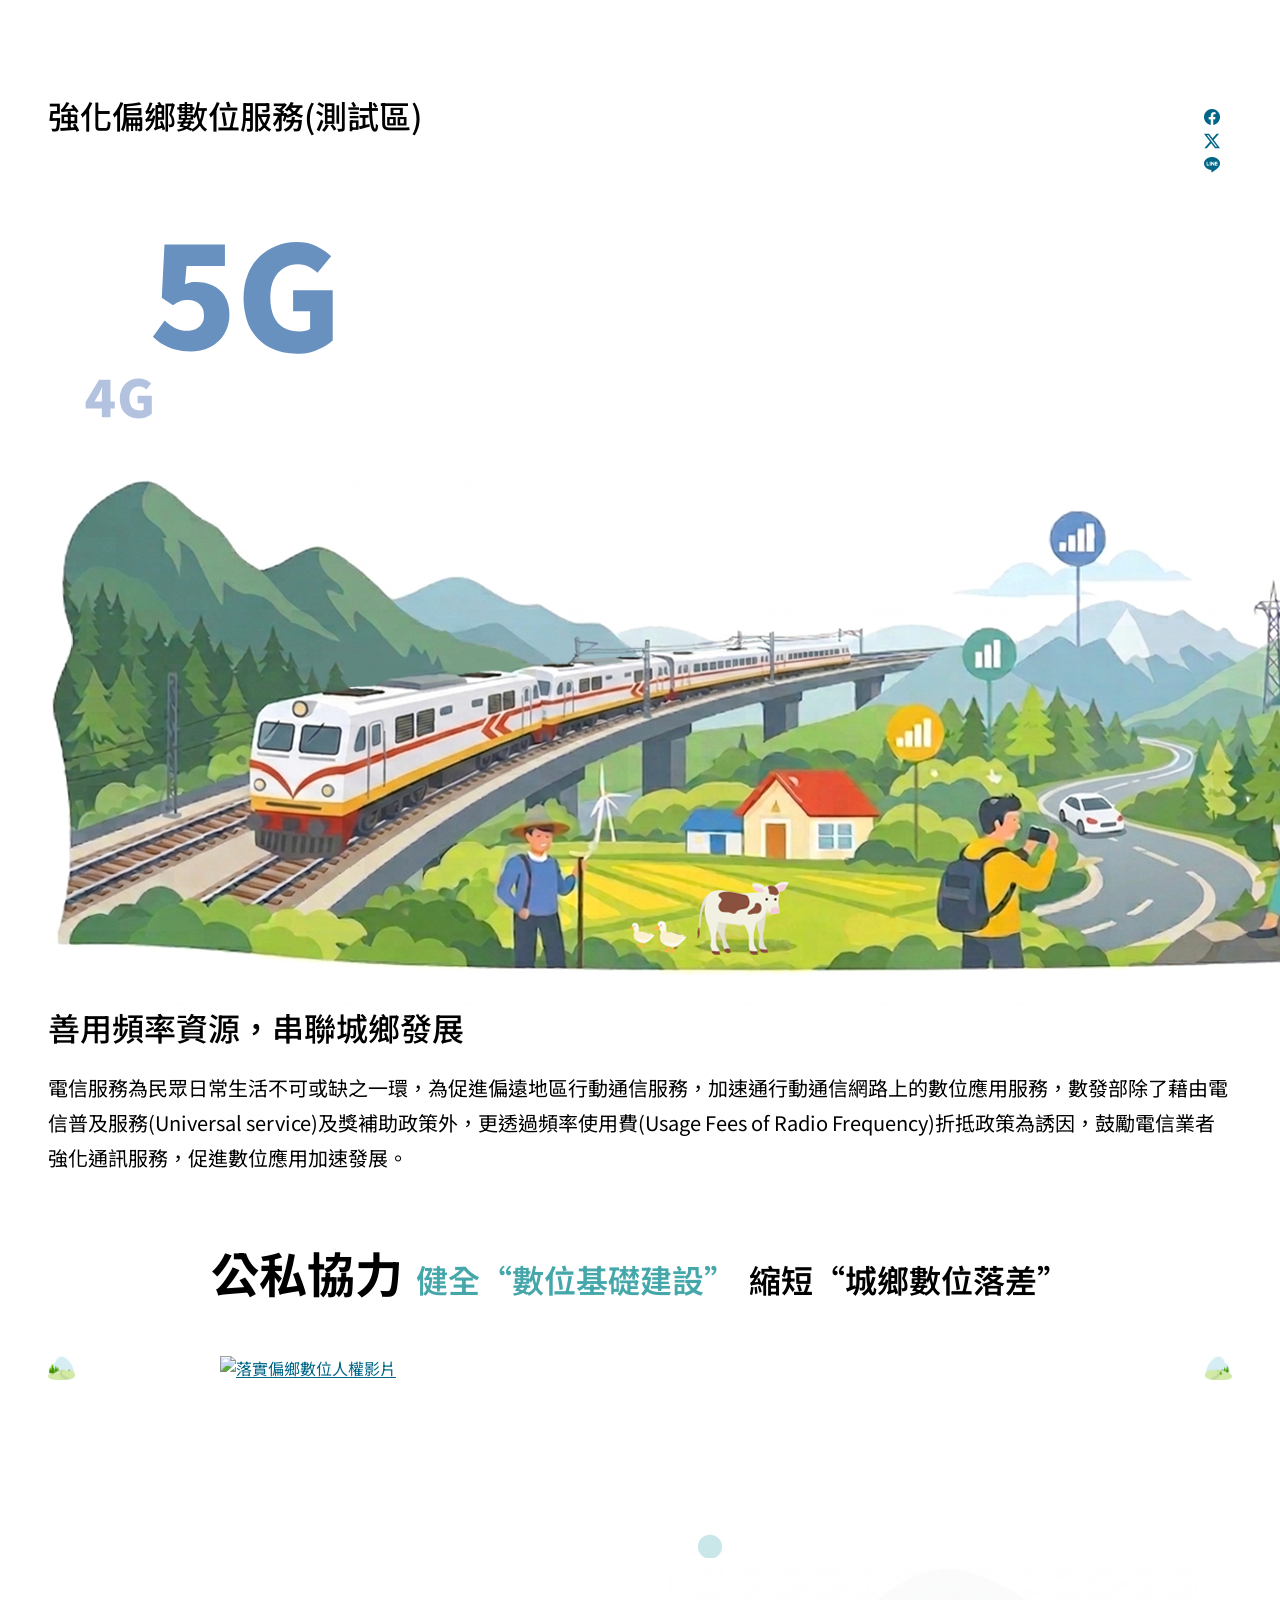
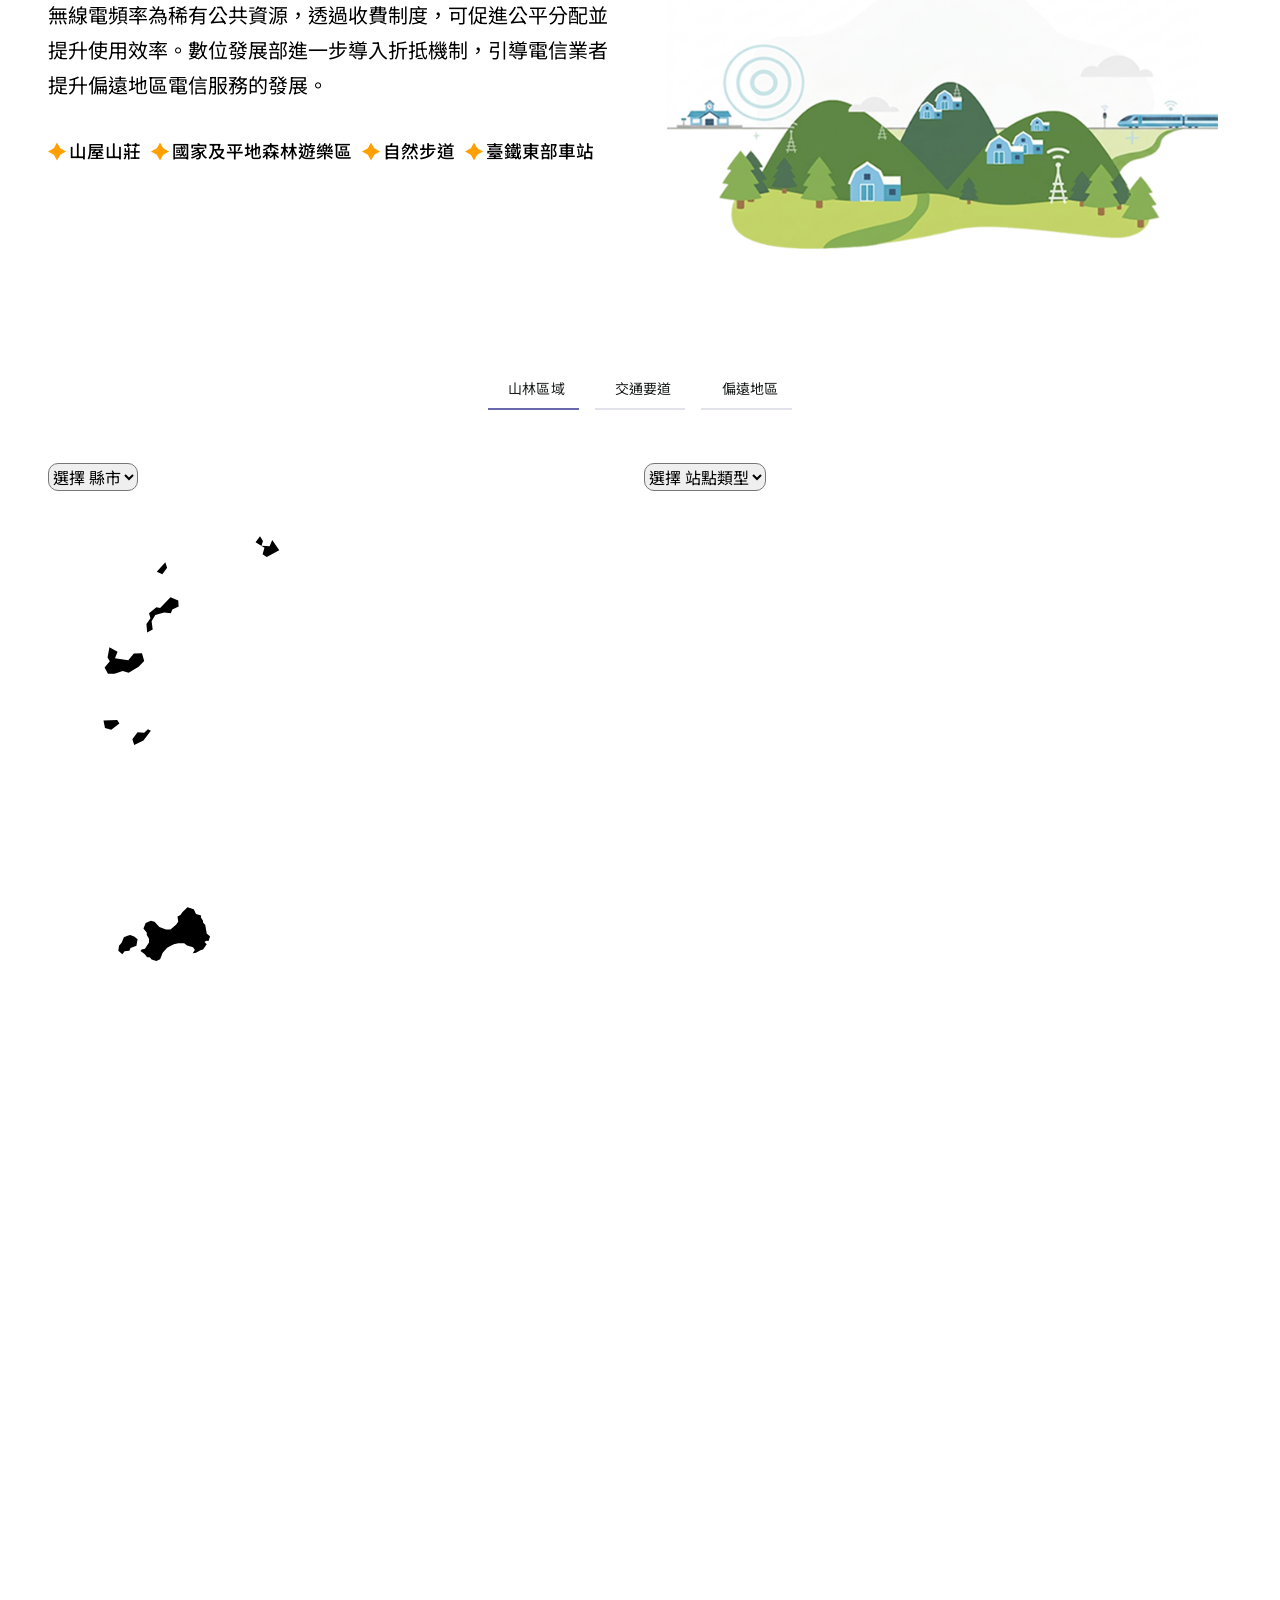
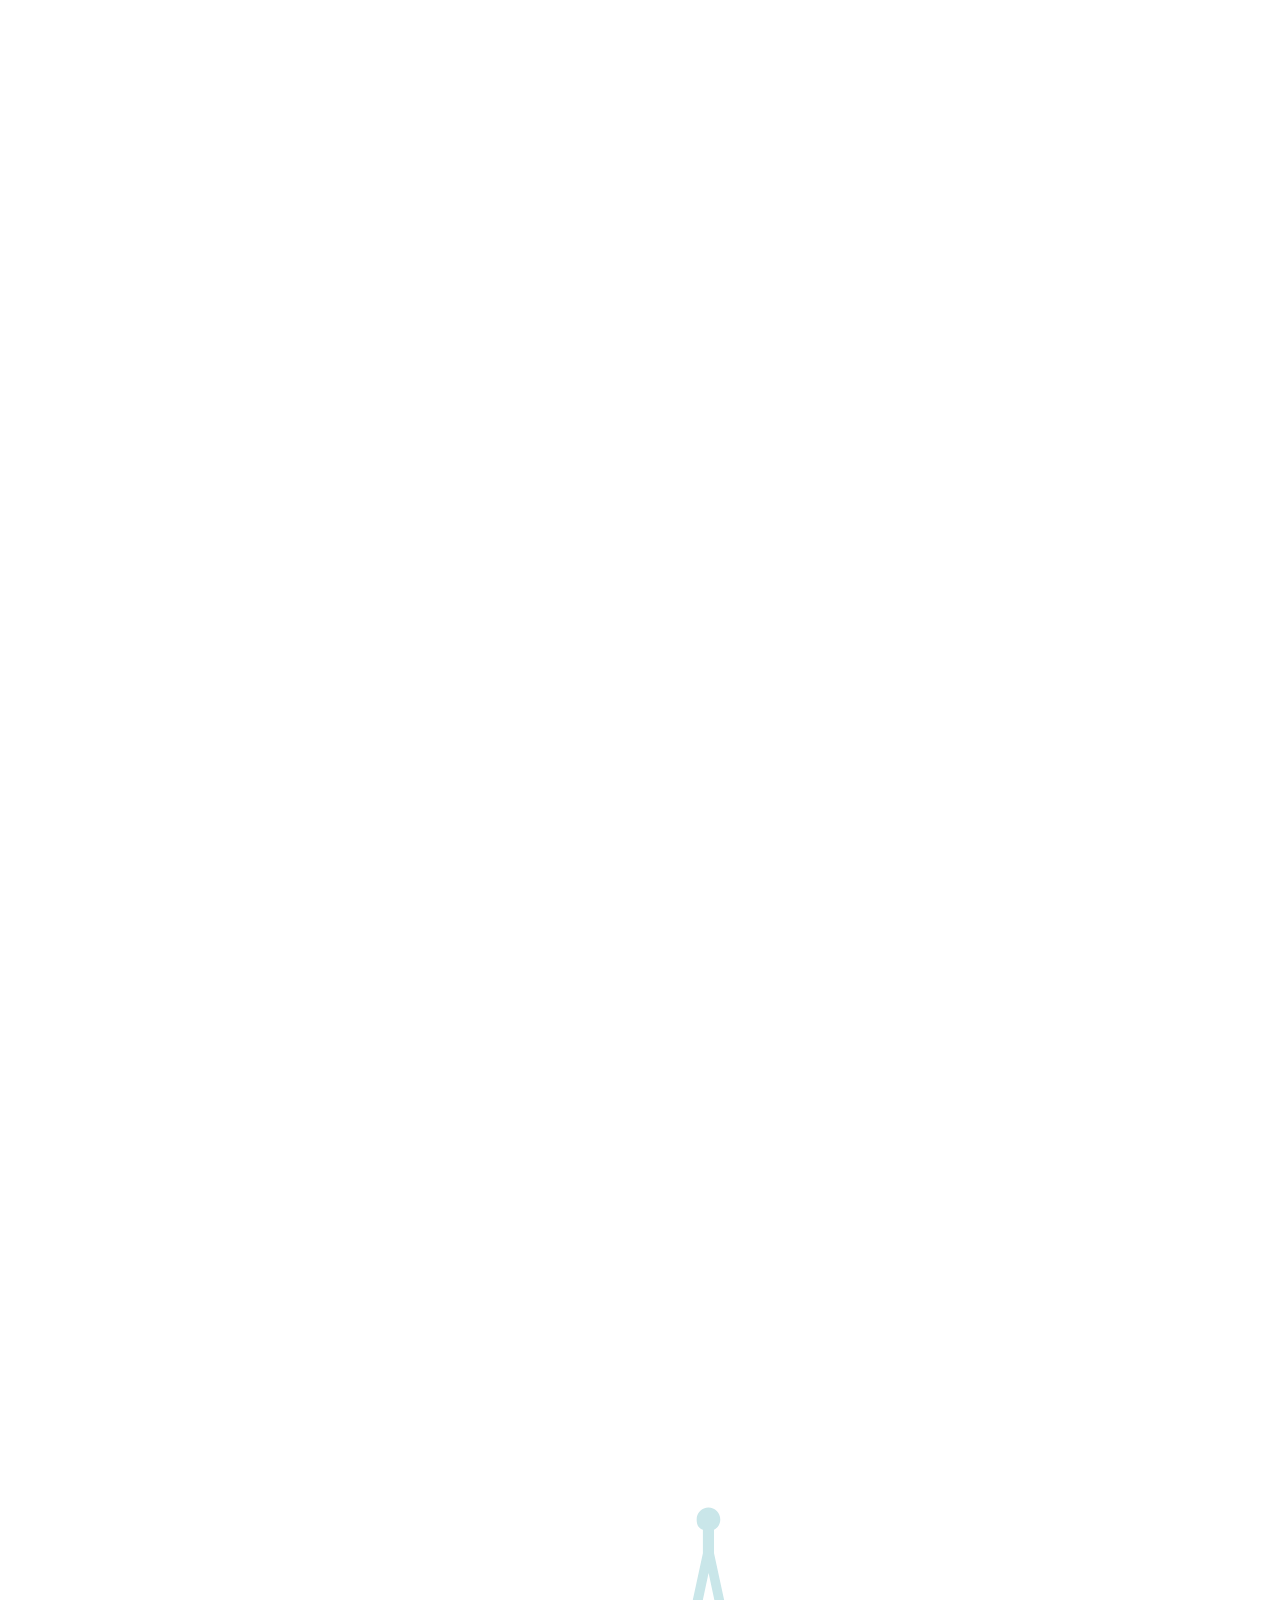
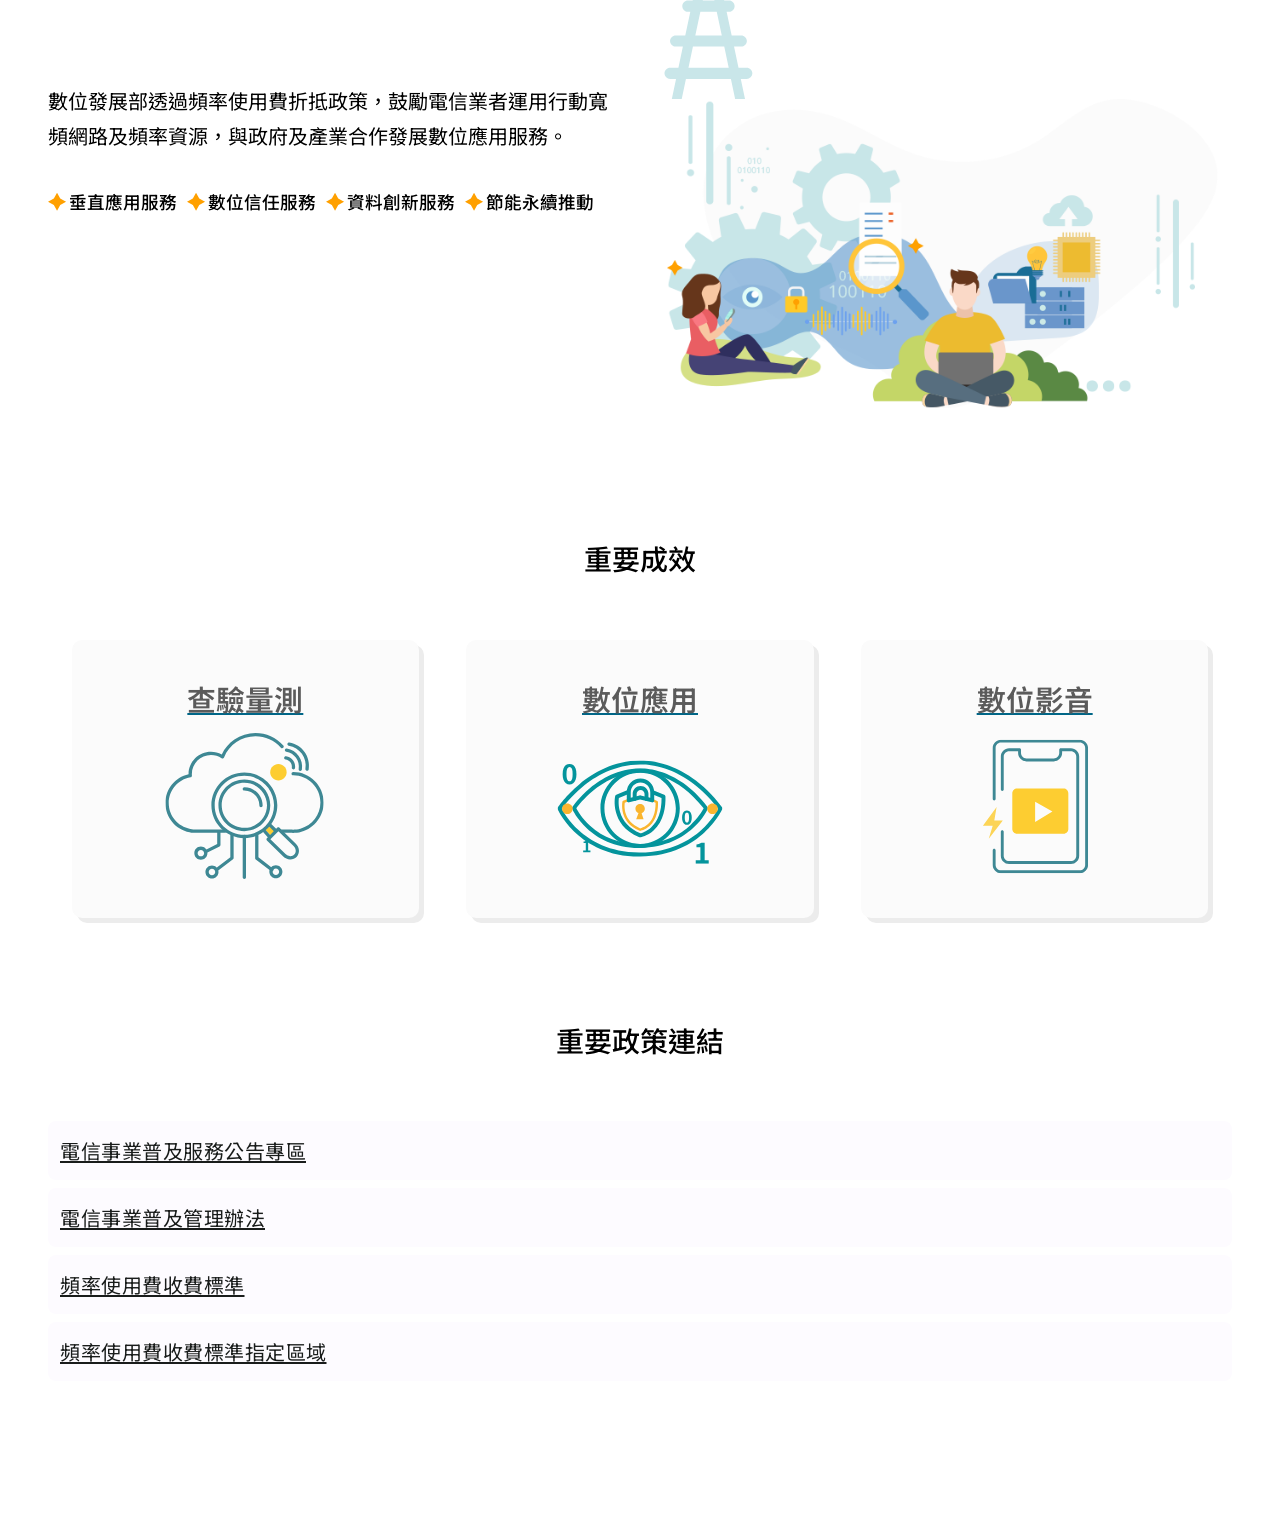
==== commit a566b520: "標題名稱加上測試區 標題名稱加上測試區" ====
--- a/index.html
+++ b/index.html
@@ -5,8 +5,8 @@
     <!-- <meta name="viewport" content="width=device-width,initial-scale = 1" /> -->
 	<meta name="viewport" content="width=device-width, initial-scale=1.0, user-scalable=no, minimum-scale=1.0, maximum-scale=1.0" />
     <meta name="format-detection" content="telephone=no">    
-    <title>強化偏鄉數位服務｜重點政策｜moda — 數位發展部 Ministry of Digital Affairs</title>
-    <meta property="og:title" content="強化偏鄉數位服務｜重點政策｜moda — 數位發展部 Ministry of Digital Affairs" />
+    <title>強化偏鄉數位服務｜重點政策｜moda — 數位發展部 Ministry of Digital Affairs(測試區)</title>
+    <meta property="og:title" content="強化偏鄉數位服務｜重點政策｜moda — 數位發展部 Ministry of Digital Affairs(測試區)" />
     <meta name="description" content="" />
     <meta property="og:image" content="https://moda.gov.tw/copyright/MODA/i0lwyglx.hab.svg" />
     <meta property="og:image:type" content="">
@@ -65,7 +65,7 @@
                     <div class="col">
                         <h2 class="title2 mb-0">
                             <span class="ci-dept1 lazy lz-entered lz-loaded" data-bg="img/00-titleicon.svg" data-ll-status="loaded" style="background-image: url(img/00-titleicon.svg);"></span>
-                            <span class="titleTxt">強化偏鄉數位服務</span></h2>
+                            <span class="titleTxt">強化偏鄉數位服務(測試區)</span></h2>
                     </div>
                     <div class="col-auto text-end d-flex pt-2">
                         <ul class="shareBar list-unstyled list-inline mb-0">
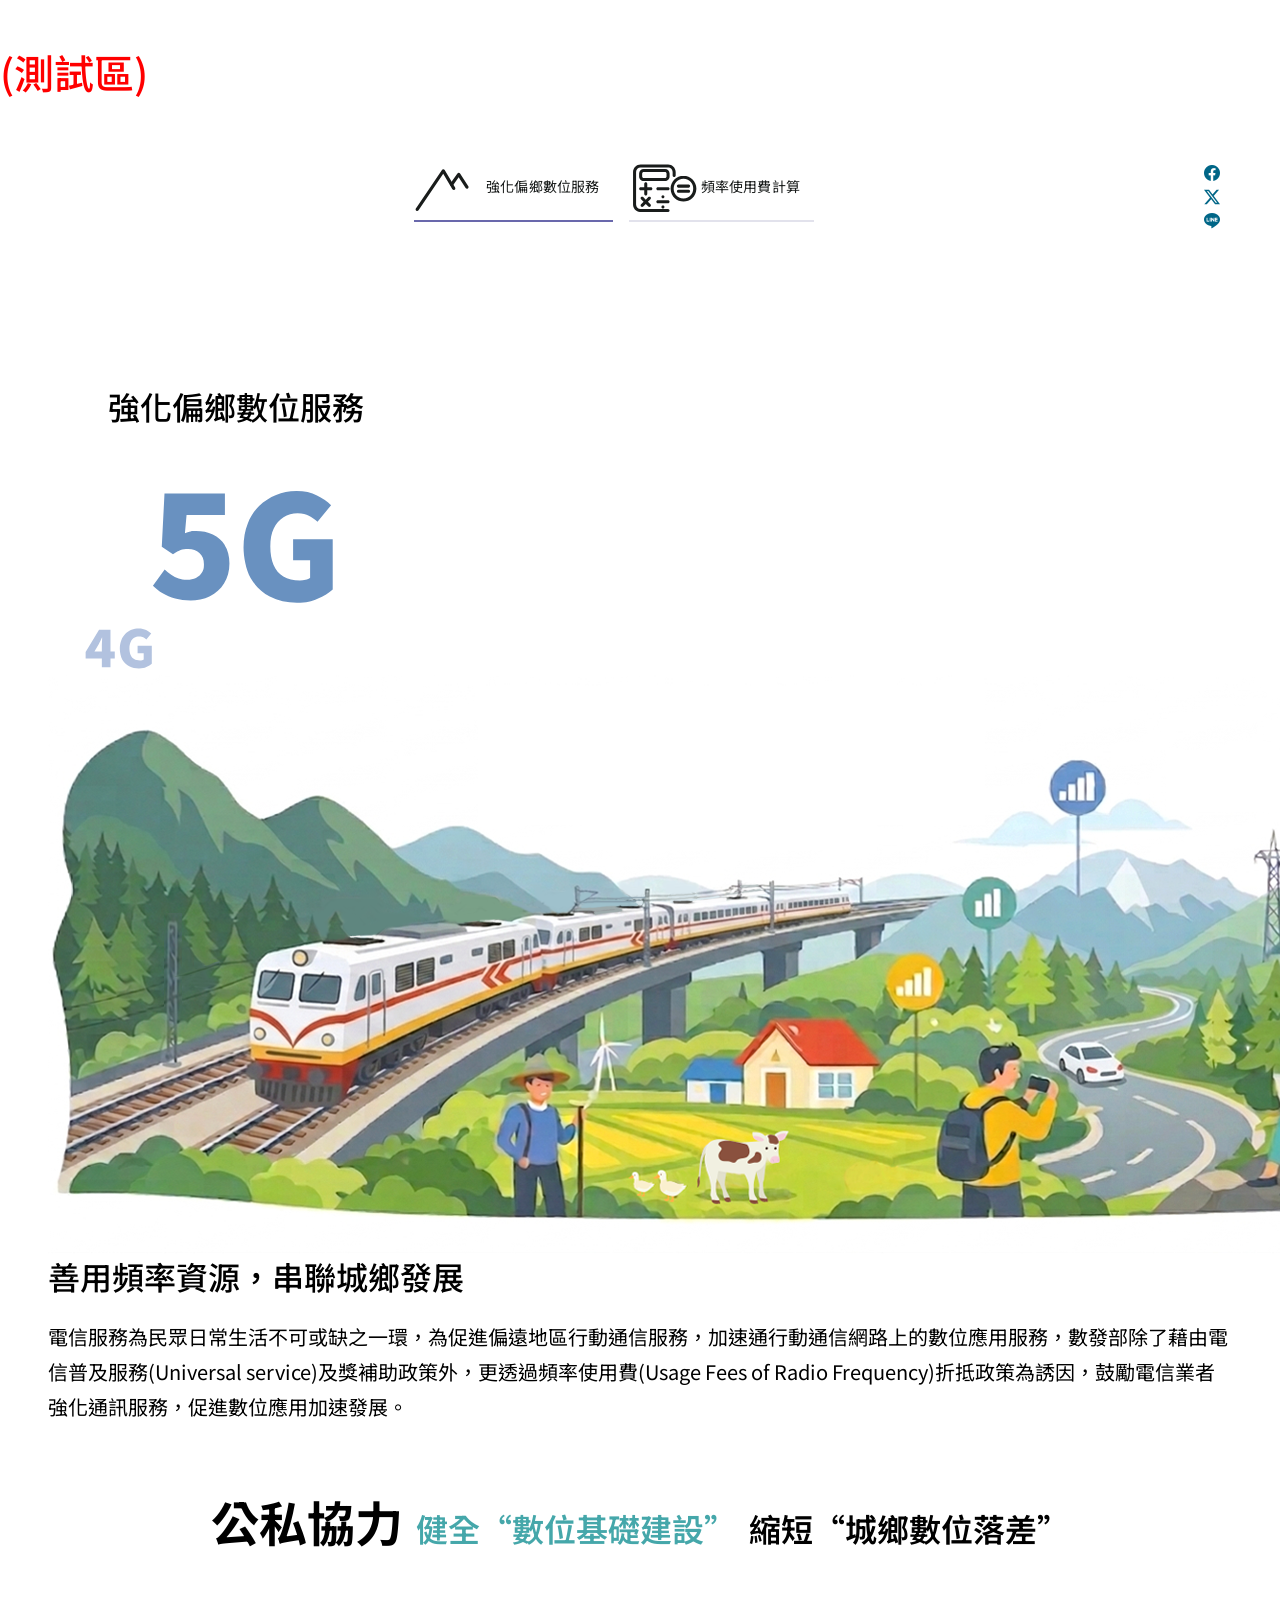
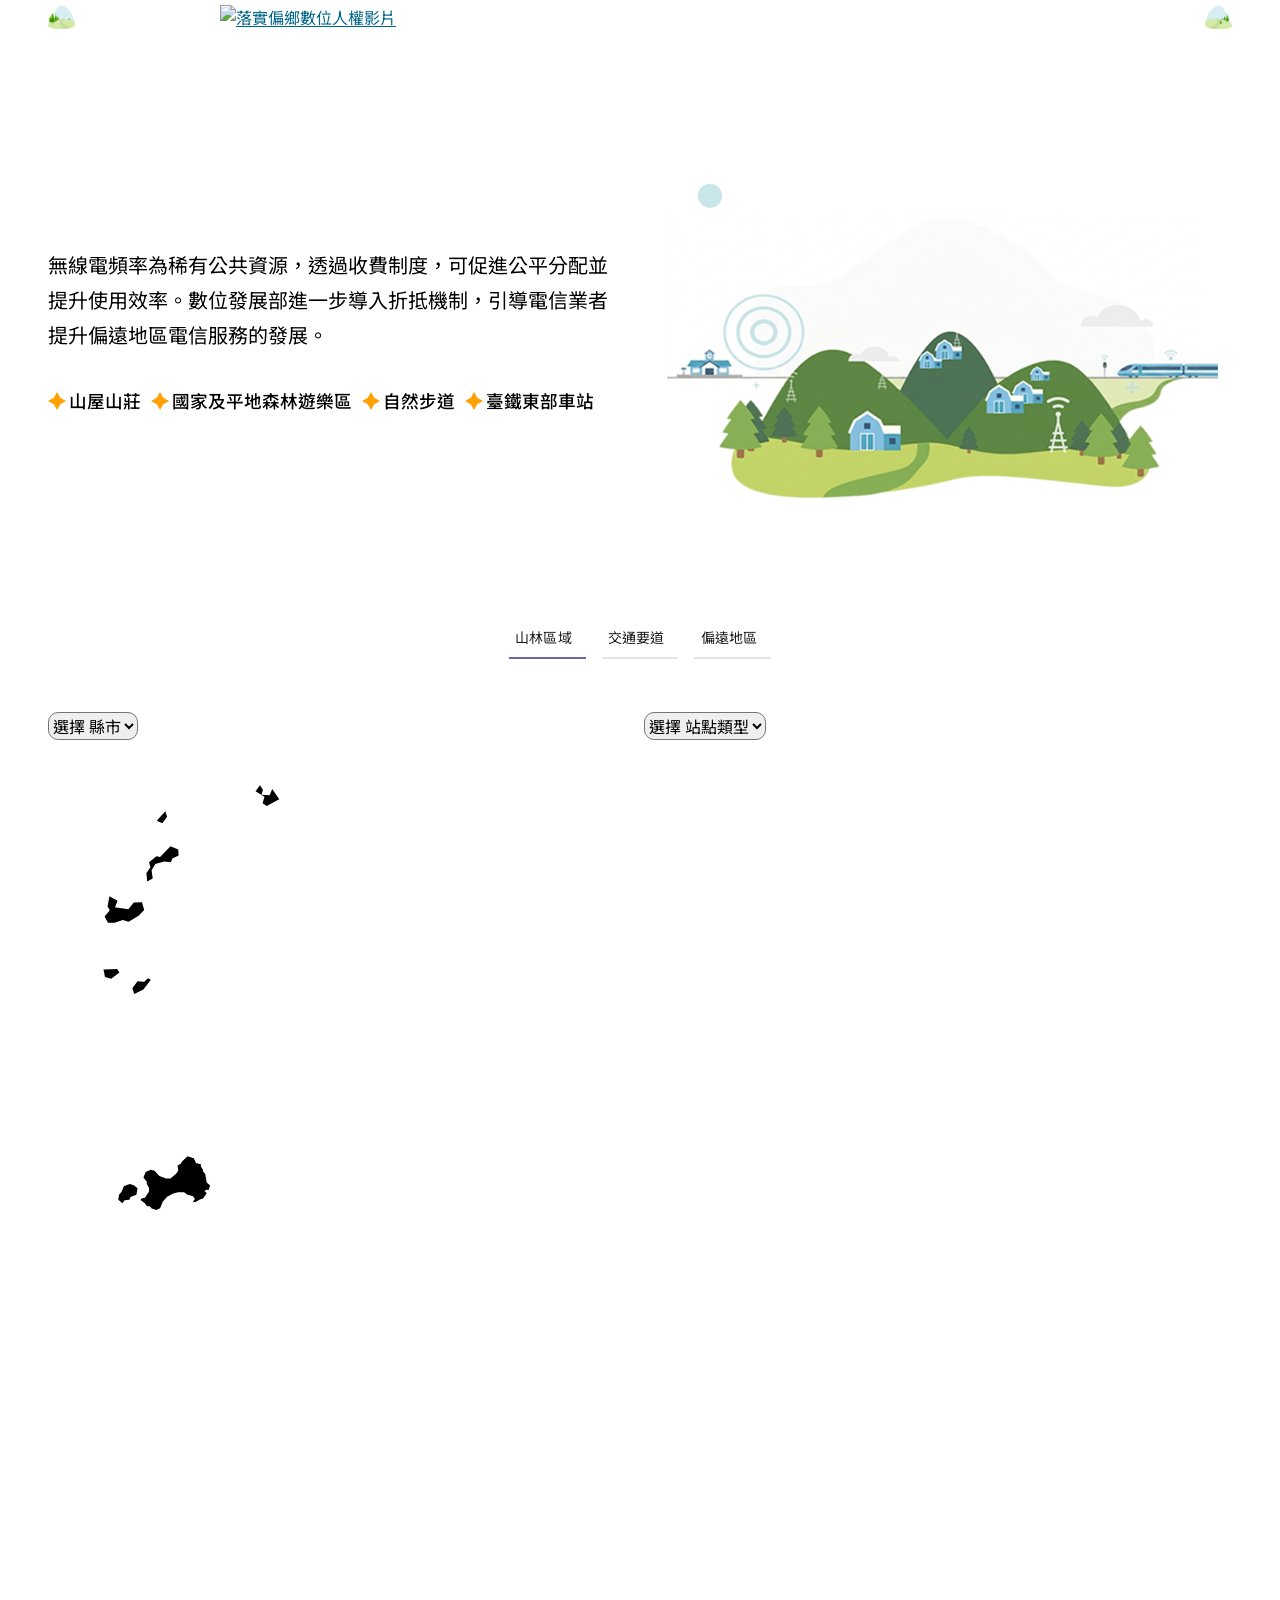
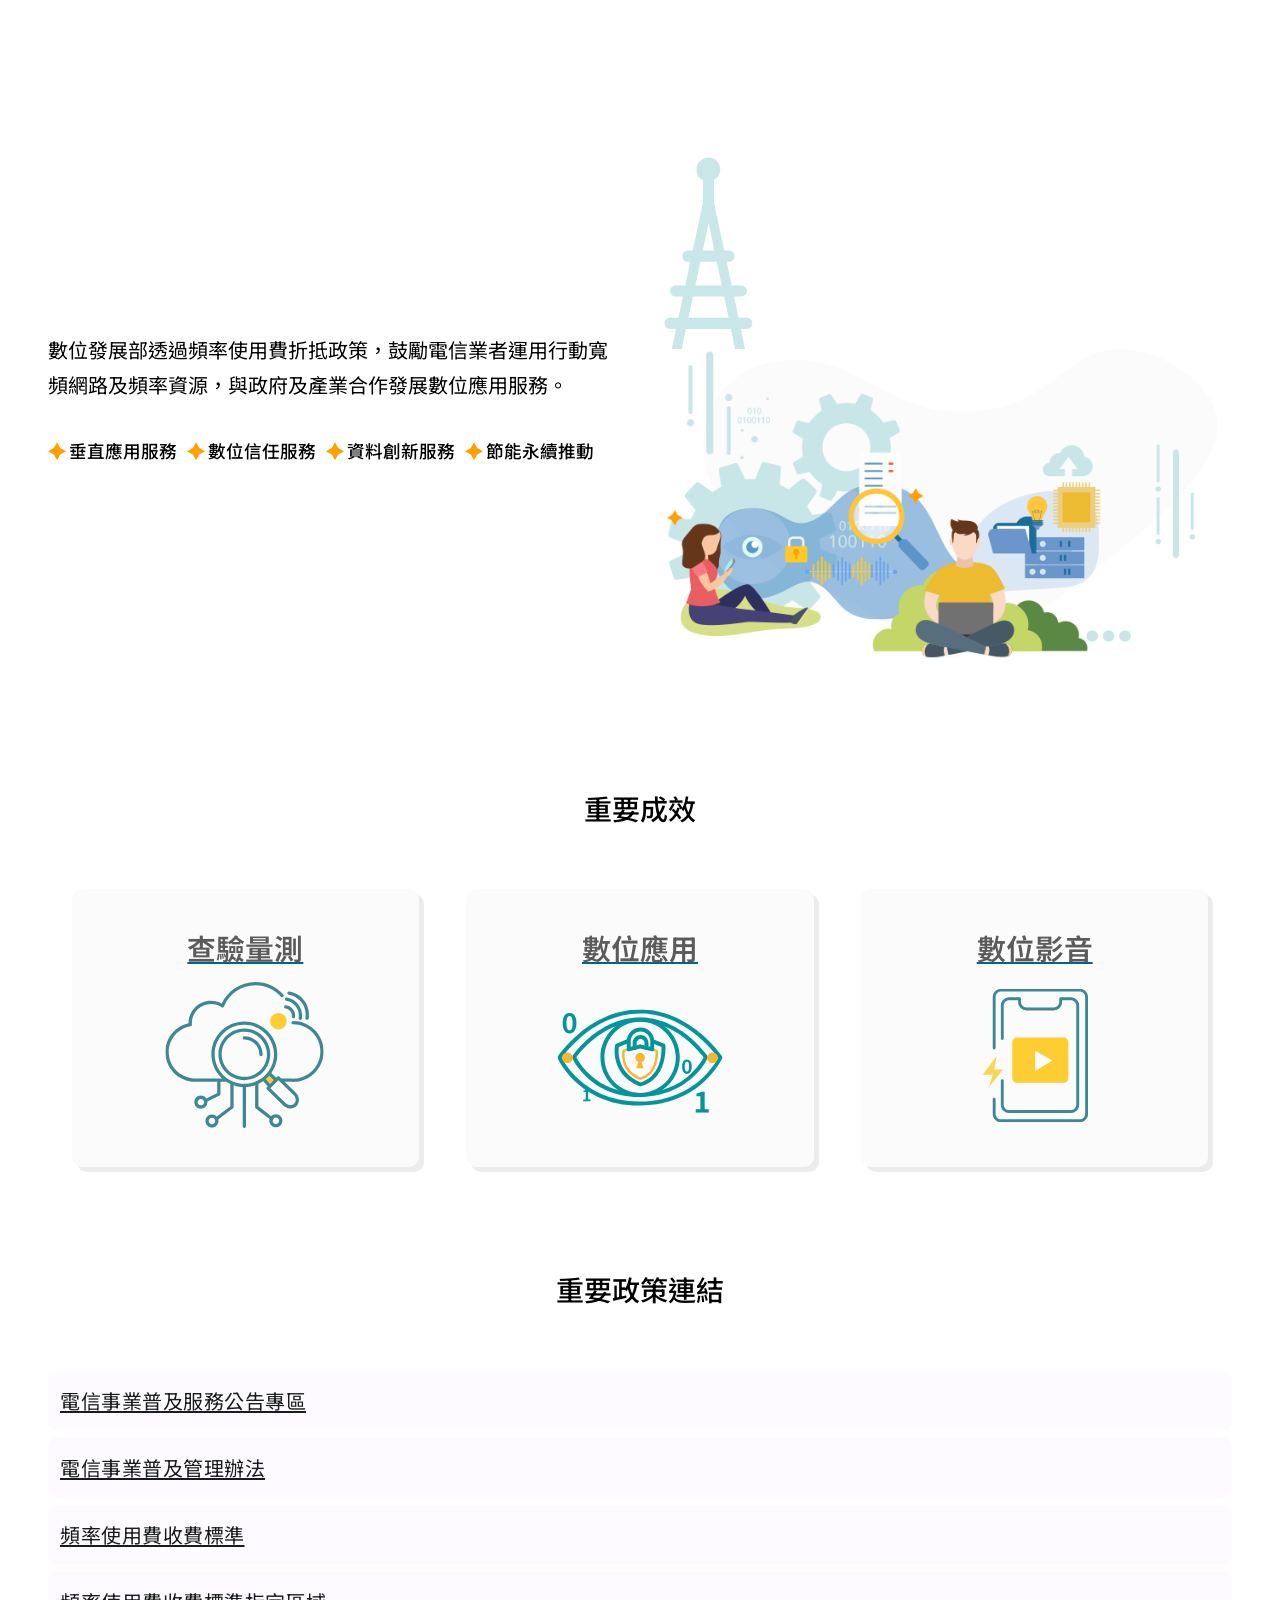
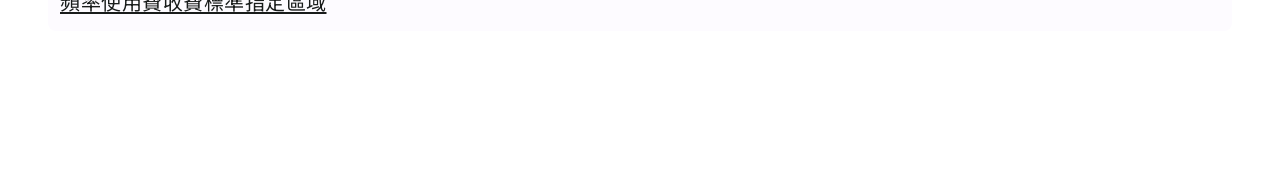
==== commit 5a2c601f: "中文首頁增加頁籤 中文首頁增加頁籤" ====
--- a/index.html
+++ b/index.html
@@ -5,8 +5,8 @@
     <!-- <meta name="viewport" content="width=device-width,initial-scale = 1" /> -->
 	<meta name="viewport" content="width=device-width, initial-scale=1.0, user-scalable=no, minimum-scale=1.0, maximum-scale=1.0" />
     <meta name="format-detection" content="telephone=no">    
-    <title>強化偏鄉數位服務｜重點政策｜moda — 數位發展部 Ministry of Digital Affairs(測試區)</title>
-    <meta property="og:title" content="強化偏鄉數位服務｜重點政策｜moda — 數位發展部 Ministry of Digital Affairs(測試區)" />
+    <title>強化偏鄉數位服務｜重點政策｜moda — 數位發展部 Ministry of Digital Affairs</title>
+    <meta property="og:title" content="強化偏鄉數位服務｜重點政策｜moda — 數位發展部 Ministry of Digital Affairs" />
     <meta name="description" content="" />
     <meta property="og:image" content="https://moda.gov.tw/copyright/MODA/i0lwyglx.hab.svg" />
     <meta property="og:image:type" content="">
@@ -54,20 +54,47 @@
     <!-- End Google Tag Manager -->
 </head>
 <body class="d-flex flex-column min-vh-100 ">
+	
     <!-- main -->
     <main class="main pt-5">
-
         <!-- 簡介 -->
         <section class="deptIntro" role="contentinfo" aria-label="強化偏鄉數位服務">
-            <div class="wrap4 mx-auto px-3 px-md-4 px-lg-5 py-4 py-md-5">
+			
+			<h1 class="wrap4" style="color:red;">(測試區)</h1>
+            
+			<div class="wrap4 mx-auto px-3 px-md-4 px-lg-5 py-4 py-md-5">
                 <!-- 內容主標 -->
                 <div class="row">
+				
+					<div class="col">
+						<div class="moda1331-tabBox eventNav1 eventNav-2025 mx-auto mb-3 mb-md-5">
+							<ul class="nav nav-tabs justify-content-center" id="moda1331Tab" role="tablist">
+								<li class="nav-item px-1 px-md-2" role="presentation">
+									
+									<style>
+										.eventNav-2025 .nav-tabs .nav-item .nav-link, 
+										.eventNav-2025 .nav-tabs .nav-item .nav-link.active {
+											padding-left: 0!important;
+										}
+									</style>
+									
+									<button aria-controls="moda1331Pane1" aria-selected="true" class="nav-link position-relative fw-normal active" data-bs-target="#moda1331Pane1" data-bs-toggle="tab" id="moda1331Tab1" role="tab" type="button"><span aria-hidden="true" class="moda1331-tab-icon moda1331-tab-icon--mountain"></span>強化偏鄉數位服務</button>
+								</li>
+								<li class="nav-item px-1 px-md-2" role="presentation">
+									<button aria-controls="moda1331Pane2" aria-selected="false" class="nav-link position-relative fw-normal" data-bs-target="#moda1331Pane2" data-bs-toggle="tab" id="moda1331Tab2" role="tab" type="button" tabindex="-1"><span aria-hidden="true" class="moda1331-tab-icon moda1331-tab-icon--calculate"></span>頻率使用費計算</button>
+								</li>
+							</ul>
+						</div>
+					</div>
+				<!--
                     <div class="col">
                         <h2 class="title2 mb-0">
                             <span class="ci-dept1 lazy lz-entered lz-loaded" data-bg="img/00-titleicon.svg" data-ll-status="loaded" style="background-image: url(img/00-titleicon.svg);"></span>
-                            <span class="titleTxt">強化偏鄉數位服務(測試區)</span></h2>
+                            <span class="titleTxt">強化偏鄉數位服務</span></h2>
                     </div>
-                    <div class="col-auto text-end d-flex pt-2">
+                    -->
+					
+					<div class="col-auto text-end d-flex pt-2">
                         <ul class="shareBar list-unstyled list-inline mb-0">
                             <!-- 分享 -->
                             <li class="list-inline-item">
@@ -92,11 +119,39 @@
         <link href="https://www-api.moda.gov.tw/File/Get/moda/zh-tw/qOv7ldR2iU1vLcg" media="all" rel="stylesheet">
         <link href="https://www-api.moda.gov.tw/File/Get/moda/zh-tw/zwdoTjwlLPmi0V1" media="all" rel="stylesheet">
         <section class="event1Part">
-            <div class="wrap4 mx-auto px-3 px-md-4 px-lg-5 pb-4 pb-md-5 mt-minus-4 mt-md-minus-5">
-                <div class="summary2 wrap2">
-                    <!-- 主視覺 -->        
-                    <div class="">                  
-                        <div class="moda1331-topbanner">
+          
+                   
+                  
+					
+            <div class="moda1331-tabBox">
+			
+                <!--
+				<div class="eventNav1 eventNav-2025 mx-auto mb-3 mb-md-5">
+                    <ul class="nav nav-tabs justify-content-center" id="moda1331Tab" role="tablist">
+                        <li class="nav-item px-1 px-md-2" role="presentation">
+                            <button aria-controls="moda1331Pane1" aria-selected="true" class="nav-link position-relative fw-normal active" data-bs-target="#moda1331Pane1" data-bs-toggle="tab" id="moda1331Tab1" role="tab" type="button"><span aria-hidden="true" class="moda1331-tab-icon moda1331-tab-icon--mountain"></span>強化偏鄉數位服務</button>
+                        </li>
+                        <li class="nav-item px-1 px-md-2" role="presentation">
+                            <button aria-controls="moda1331Pane2" aria-selected="false" class="nav-link position-relative fw-normal" data-bs-target="#moda1331Pane2" data-bs-toggle="tab" id="moda1331Tab2" role="tab" type="button" tabindex="-1"><span aria-hidden="true" class="moda1331-tab-icon moda1331-tab-icon--calculate"></span>頻率使用費計算</button>
+                        </li>
+                    </ul>
+                </div>
+				-->
+				
+                <div class="tab-content" id="moda1331TabContent">
+                    <div aria-labelledby="moda1331Tab1" class="tab-pane fade show active" id="moda1331Pane1" role="tabpanel">
+                        <div class="wrap4 mx-auto px-3 px-md-4 px-lg-5 pb-4 pb-md-5 mt-minus-4 mt-md-minus-5">
+                            <div class="summary2 wrap2">
+                                <div>
+								
+								<div class="wrap4 mx-auto px-3 px-md-4 px-lg-5 py-4 py-md-5 row col">
+									<h2 class="title2 mb-0">
+										<span class="ci-dept1 lazy lz-entered lz-loaded" data-bg="img/00-titleicon.svg" data-ll-status="loaded" style="background-image: url(img/00-titleicon.svg);"></span>
+										<span class="titleTxt">強化偏鄉數位服務</span></h2>
+								</div>
+					
+								<!-- 主視覺 -->
+            <div class="moda1331-topbanner">
                             <div class="moda1331-guide moda1331-2026 icon5G">
                                 <svg viewBox="0 0 216 82" class="">
                                     <g class="moda1331-wave moda1331-group1">
@@ -138,7 +193,8 @@
                                 </svg>
                             </div>
                             <img alt="" src="img/01-bannerbg-2026.png" loading="lazy" />
-                        </div>            
+            </div>
+								
                         <p class="h2 moda1331-color-primary mb-4">善用頻率資源，串聯城鄉發展</p>
                         <p class="moda1331-font-n">電信服務為民眾日常生活不可或缺之一環，為促進偏遠地區行動通信服務，加速通行動通信網路上的數位應用服務，數發部除了藉由電信普及服務(Universal service)及獎補助政策外，更透過頻率使用費(Usage Fees of Radio Frequency)折抵政策為誘因，鼓勵電信業者強化通訊服務，促進數位應用加速發展。</p>
                     </div>
@@ -1201,6 +1257,202 @@
                     </div>
                 </div>
             </div>
+                    </div>
+                    <div aria-labelledby="moda1331Tab2" class="tab-pane fade" id="moda1331Pane2" role="tabpanel">
+                        <div class="wrap4 mx-auto px-3 px-md-4 px-lg-5 pb-4 pb-md-5 mt-minus-4 mt-md-minus-5">
+                            <div class="row g-4">
+                                <div class="col-12 col-md-2">
+                                    <div aria-orientation="vertical" class="nav nav-pills flex-column" id="frequencyTypeTab" role="tablist">
+                                        <button aria-controls="frequencyTypePane1" aria-selected="true" class="nav-link active text-start" data-bs-target="#frequencyTypePane1" data-bs-toggle="pill" id="frequencyTypeTab1" role="tab" type="button">行動通信</button>
+                                        <button aria-controls="frequencyTypePane2" aria-selected="false" class="nav-link text-start" data-bs-target="#frequencyTypePane2" data-bs-toggle="pill" id="frequencyTypeTab2" role="tab" type="button" tabindex="-1">專用電信</button>
+                                        <button aria-controls="frequencyTypePane3" aria-selected="false" class="nav-link text-start" data-bs-target="#frequencyTypePane3" data-bs-toggle="pill" id="frequencyTypeTab3" role="tab" type="button" tabindex="-1">固定通信</button>
+                                        <button aria-controls="frequencyTypePane4" aria-selected="false" class="nav-link text-start" data-bs-target="#frequencyTypePane4" data-bs-toggle="pill" id="frequencyTypeTab4" role="tab" type="button" tabindex="-1">衛星通信</button>
+                                        <button aria-controls="frequencyTypePane5" aria-selected="false" class="nav-link text-start" data-bs-target="#frequencyTypePane5" data-bs-toggle="pill" id="frequencyTypeTab5" role="tab" type="button" tabindex="-1">廣播電視</button>
+                                        <button aria-controls="frequencyTypePane6" aria-selected="false" class="nav-link text-start" data-bs-target="#frequencyTypePane6" data-bs-toggle="pill" id="frequencyTypeTab6" role="tab" type="button" tabindex="-1">實驗研發</button>
+                                        <button aria-controls="frequencyTypePane7" aria-selected="false" class="nav-link text-start" data-bs-target="#frequencyTypePane7" data-bs-toggle="pill" id="frequencyTypeTab7" role="tab" type="button" tabindex="-1">行動寬頻專用</button>
+                                    </div>
+                                </div>
+                                <div class="col-12 col-md-10">
+								
+							
+                                    <div class="tab-content" id="frequencyTypeTabContent">
+                                        <div aria-labelledby="frequencyTypeTab1" class="tab-pane fade show active" id="frequencyTypePane1" role="tabpanel" tabindex="0">
+											
+											<h3 class="frequency-calc__title">※行動通信頻率使用費計算</h3>
+											<p class="frequency-calc__formula">
+												每年應繳頻率使用費=7,630,000元/MHz x 指配頻寬 x 年度調整係數 x 涵蓋係數 x 頻段調整係數 - 參與數位多元應用服務折扣費用 - 其他折扣費用
+											</p>
+
+											<table class="table table-bordered align-middle text-center frequency-calc__table">
+												<thead>
+													<tr>
+														<th scope="col">參數</th>
+														<th scope="col">數值</th>
+														<th scope="col">參數說明</th>
+													</tr>
+												</thead>
+												<tbody>
+													<tr>
+														<th scope="row"><label for="frequencyBaseRate">基礎費率</label></th>
+														<td>
+															<input autocomplete="off" class="form-control text-center" data-frequency-role="base-rate" disabled id="frequencyBaseRate" inputmode="decimal" name="baseRate" readonly type="text" value="7,630,000">
+														</td>
+														<td class="text-start">固定為每 MHz <strong>7,630,000元</strong></td>
+													</tr>
+													<tr>
+														<th scope="row"><label for="frequencyBandwidth">指配頻寬</label></th>
+														<td>
+															<input autocomplete="off" class="form-control text-center" data-frequency-role="bandwidth" id="frequencyBandwidth" inputmode="decimal" min="0" name="bandwidth" placeholder="請輸入數值" step="any" type="number" value="3300">
+														</td>
+														<td class="text-start">業者取得之上行及下行頻寬總和（MHz）。</td>
+													</tr>
+													<tr>
+														<th scope="row"><label for="frequencyAnnualFactor">年度調整係數</label></th>
+														<td>
+															<input autocomplete="off" class="form-control text-center" data-frequency-role="annual-factor" id="frequencyAnnualFactor" inputmode="decimal" min="0" name="annualFactor" placeholder="請輸入數值" step="any" type="number" value="0.1">
+														</td>
+														<td class="text-start">自得標當年度起算第三年一月一日起適用第一年係數；3500 MHz 及 28000 MHz 頻段依序為 0.1、0.1、0.5、0.7，第五年起為 1；其他頻段依序為 0.1、0.4、0.7，第四年起為 1。</td>
+													</tr>
+													<tr>
+														<th scope="row"><label for="frequencyCoverageFactor">涵蓋係數</label></th>
+														<td>
+															<input autocomplete="off" class="form-control text-center" data-frequency-role="coverage-factor" id="frequencyCoverageFactor" inputmode="decimal" min="0" name="coverageFactor" placeholder="請輸入數值" step="any" type="number" value="0.15">
+														</td>
+														<td class="text-start">依基地臺與偏遠地區涵蓋指標計算。</td>
+													</tr>
+													<tr>
+														<th scope="row"><label for="frequencyBandFactor">頻段調整係數</label></th>
+														<td>
+															<input autocomplete="off" class="form-control text-center" data-frequency-role="band-factor" id="frequencyBandFactor" inputmode="decimal" min="0" name="bandFactor" placeholder="請輸入數值" step="any" type="number" value="0.75">
+														</td>
+														<td class="text-start">依頻段特性與價值設定之權重。</td>
+													</tr>
+													<tr>
+														<th scope="row"><label for="frequencyDigitalDiscount">參與數位多元應用服務折扣費用</label></th>
+														<td>
+															<input autocomplete="off" class="form-control text-center" data-frequency-role="digital-discount" id="frequencyDigitalDiscount" inputmode="decimal" min="0" name="digitalDiscount" placeholder="請輸入數值" step="any" type="number" value="15000000">
+														</td>
+														<td class="text-start">配合政府推動數位轉型、多元應用所給予的費用扣減。</td>
+													</tr>
+													<tr>
+														<th scope="row"><label for="frequencyOtherDiscount">其他折扣費用</label></th>
+														<td>
+															<input autocomplete="off" class="form-control text-center" data-frequency-role="other-discount" id="frequencyOtherDiscount" inputmode="decimal" min="0" name="otherDiscount" placeholder="請輸入數值" step="any" type="number" value="5000000">
+														</td>
+														<td class="text-start">包含配合國家重大政策、特定公益用途、偏遠地區特殊建設，或是法規另有規定的其他特定減免項目。</td>
+													</tr>
+												</tbody>
+											</table>
+
+											<div class="d-flex justify-content-center align-items-center gap-3 my-3 frequency-calc__actions">
+												<button class="btn btn-secondary px-4" data-frequency-role="calculate-btn" id="frequencyCalculateBtn" type="button">計算</button>
+												<div class="border rounded px-4 py-2 fw-bold frequency-calc__result">
+													計算結果：<output data-frequency-role="result-amount" id="frequencyResultAmount">NT$ 1,954,800</output>
+												</div>
+											</div>
+
+											<p class="frequency-calc__note">
+												繳納期程：計費期間為每年 1 月 1 日至 12 月 31 日，於<strong>每年 7 月 1 日至 7 月 31 日</strong>一次繳納（金額達 2 億元以上可申請分期）。
+											</p>
+											
+											<!--                                           
+										   <section aria-labelledby="frequencyCalcTitle" class="frequency-calc">
+											
+                                                <h2 class="visually-hidden" id="frequencyCalcTitle">行動通信頻率分配費用試算</h2>
+                                                <p class="frequency-calc__source">
+                                                    <a href="https://www.5ghub.org.tw/" target="_blank" rel="noopener noreferrer" title="5G 行動通信專用網路頻率分配通知（另開新視窗）">※ 5G 行動通信專用網路頻率分配通知</a>
+                                                </p>
+                                                <div class="table-responsive">
+                                                    <table class="table table-bordered align-middle text-center frequency-calc__table">
+                                                        <thead>
+                                                            <tr>
+                                                                <th colspan="2" scope="colgroup">無線電波使用費的標準值</th>
+                                                                <th colspan="2" scope="colgroup">用於計算頻率分配費的輸入值</th>
+                                                            </tr>
+                                                        </thead>
+                                                        <tbody>
+                                                            <tr>
+                                                                <th scope="row">標準金額</th>
+                                                                <td><output data-frequency-role="base-amount" id="frequencyBaseAmount">NT$ 2,443.5</output></td>
+                                                                <th scope="row"><label for="frequencyUrbanArea">都會區域面積（平方公里）</label></th>
+                                                                <td><input autocomplete="off" class="form-control text-center" data-frequency-role="urban-area" id="frequencyUrbanArea" inputmode="decimal" min="0" name="urbanArea" placeholder="請輸入數值" step="any" type="number"></td>
+                                                            </tr>
+                                                            <tr>
+                                                                <th scope="row">區塊數</th>
+                                                                <td>10</td>
+                                                                <th scope="row"><label for="frequencyOtherArea">都會區以外區域面積（平方公里）</label></th>
+                                                                <td><input autocomplete="off" class="form-control text-center" data-frequency-role="other-area" id="frequencyOtherArea" inputmode="decimal" min="0" name="otherArea" placeholder="請輸入數值" step="any" type="number"></td>
+                                                            </tr>
+                                                            <tr>
+                                                                <td class="frequency-calc__note" colspan="2" rowspan="3">
+                                                                    <p>X 為都會區域（特別市、廣域市及人口 50 萬以上城市）的面積；Y 為都會區以外的區域面積（km²）。</p>
+                                                                    <p>參考公式：標準金額 × (5X + Y + 1) × 使用年限 × 區塊數。</p>
+                                                                </td>
+                                                                <th scope="row">頻率</th>
+                                                                <td>
+                                                                    <fieldset class="frequency-calc__radios">
+                                                                        <legend class="visually-hidden">選擇頻率</legend>
+                                                                        <label class="form-check form-check-inline">
+                                                                            <input checked class="form-check-input" name="frequencyBand" type="radio" value="4.7">
+                                                                            <span class="form-check-label">4.7 GHz</span>
+                                                                        </label>
+                                                                        <label class="form-check form-check-inline">
+                                                                            <input class="form-check-input" name="frequencyBand" type="radio" value="28">
+                                                                            <span class="form-check-label">28 GHz</span>
+                                                                        </label>
+                                                                    </fieldset>
+                                                                </td>
+                                                            </tr>
+                                                            <tr>
+                                                                <th scope="row"><label for="frequencyYears">頻率使用期間（年）</label></th>
+                                                                <td>
+                                                                    <select class="form-select text-center" data-frequency-role="years" id="frequencyYears" name="frequencyYears">
+                                                                        <option value="2">2</option>
+                                                                        <option value="3">3</option>
+                                                                        <option value="4">4</option>
+                                                                        <option selected value="5">5</option>
+                                                                    </select>
+                                                                </td>
+                                                            </tr>
+                                                        </tbody>
+                                                    </table>
+													
+                                                </div>
+                                                <div class="frequency-calc__actions">
+                                                    <button class="btn frequency-calc__button" data-frequency-role="calculate" id="calculateFrequencyFee" type="button">計算</button>
+                                                    <output aria-atomic="true" aria-live="polite" class="frequency-calc__result" data-frequency-role="result" id="frequencyFeeResult">計算結果：尚未計算</output>
+                                                </div>
+                                                <p class="frequency-calc__error" data-frequency-role="error" id="frequencyCalcError" role="alert" hidden></p>
+                                                <p aria-live="polite" class="frequency-calc__formula" data-frequency-role="formula" id="frequencyCalcFormula"></p>
+                                            </section>
+											
+											-->
+                                        </div>
+                                        <div aria-labelledby="frequencyTypeTab2" class="tab-pane fade" id="frequencyTypePane2" role="tabpanel" tabindex="0">
+                                            <div data-frequency-calc-mount></div>
+                                        </div>
+                                        <div aria-labelledby="frequencyTypeTab3" class="tab-pane fade" id="frequencyTypePane3" role="tabpanel" tabindex="0">
+                                            <div data-frequency-calc-mount></div>
+                                        </div>
+                                        <div aria-labelledby="frequencyTypeTab4" class="tab-pane fade" id="frequencyTypePane4" role="tabpanel" tabindex="0">
+                                            <div data-frequency-calc-mount></div>
+                                        </div>
+                                        <div aria-labelledby="frequencyTypeTab5" class="tab-pane fade" id="frequencyTypePane5" role="tabpanel" tabindex="0">
+                                            <div data-frequency-calc-mount></div>
+                                        </div>
+                                        <div aria-labelledby="frequencyTypeTab6" class="tab-pane fade" id="frequencyTypePane6" role="tabpanel" tabindex="0">
+                                            <div data-frequency-calc-mount></div>
+                                        </div>
+                                        <div aria-labelledby="frequencyTypeTab7" class="tab-pane fade" id="frequencyTypePane7" role="tabpanel" tabindex="0">
+                                            <div data-frequency-calc-mount></div>
+                                        </div>
+                                    </div>
+                                </div>
+                            </div>
+                        </div>
+                    </div>
+                </div>
+            </div>
         </section>
 
     </main>
@@ -1233,11 +1485,13 @@
     <script src="https://unpkg.com/topojson@3"></script>
     <script src="js/departmentEvent1.js"></script>    
     <link rel="stylesheet" href="css/style.css" media="all" />       
+    <link rel="stylesheet" href="css/tab.css" media="all" />
     <script>
         AOS.init({
             easing: 'ease-out-back',
             duration: 1000
         });	
     </script>  
+    <script src="js/tab.js"></script>
 </body>
 </html>
--- a/css/tab.css
+++ b/css/tab.css
@@ -0,0 +1,262 @@
+
+.moda1331-tabBox #moda1331Pane1 > .wrap4,
+.moda1331-tabBox #moda1331Pane2 > .wrap4 {
+    margin-top: 0;
+}
+
+.eventNav-2025 .nav-tabs .nav-item{
+        max-width: calc(480px + 2rem);
+}
+
+@media (min-width: 577px) {
+    .moda1331-tabBox #moda1331Tab > .nav-item:first-child {
+        flex: 0 0 max-content;
+        width: max-content;
+    }
+}
+
+@media (max-width: 991.98px) {
+    .moda1331-tabBox #moda1331Tab > .nav-item {
+        max-width: none;
+        margin-left: 16px;
+        margin-right: 16px;
+    }
+
+}
+
+.moda1331-tabBox .eventNav1.eventNav-2025 #moda1331Tab .nav-link {
+    display: inline-flex;
+    width: max-content;
+    align-items: center;
+    justify-content: center;
+    gap: 12px;
+    padding-left: 0;
+    padding-right: 0;
+    font-size: 2.5rem;
+    font-weight: bold !important;
+    white-space: nowrap;
+}
+
+@media (max-width: 991.98px) {
+    .moda1331-tabBox .eventNav1.eventNav-2025 #moda1331Tab .nav-link {
+        font-size: 2rem;
+    }
+}
+
+.moda1331-tabBox #moda1331Tab .moda1331-tab-icon {
+    display: inline-block;
+    flex: 0 0 72px;
+    width: 72px;
+    height: 48px;
+    background-color: currentColor;
+    -webkit-mask-position: center;
+    mask-position: center;
+    -webkit-mask-repeat: no-repeat;
+    mask-repeat: no-repeat;
+    -webkit-mask-size: contain;
+    mask-size: contain;
+}
+
+.moda1331-tabBox #moda1331Tab .moda1331-tab-icon--mountain {
+    -webkit-mask-image: url("../img/icon-Mountain.svg");
+    mask-image: url("../img/icon-Mountain.svg");
+}
+
+.moda1331-tabBox #moda1331Tab .moda1331-tab-icon--calculate {
+    -webkit-mask-image: url("../img/icon-calculate.svg");
+    mask-image: url("../img/icon-calculate.svg");
+}
+
+@media (max-width: 576px) {
+    .moda1331-tabBox #moda1331Tab > .nav-item {
+        width: calc(50% - 8px);
+        margin-right: 4px;
+        margin-left: 4px;
+    }
+
+    .moda1331-tabBox .eventNav1.eventNav-2025 #moda1331Tab .nav-link {
+        width: 100%;
+        gap: 6px;
+        font-size: 0.95rem;
+    }
+
+    .moda1331-tabBox #moda1331Tab .moda1331-tab-icon {
+        flex-basis: 36px;
+        width: 36px;
+        height: 24px;
+    }
+}
+
+.frequency-calc {
+    color: #14224b;
+}
+
+#frequencyTypeTab .nav-link {
+    font-size: 1.5em;
+    border: 0;
+    border-bottom: 1px solid rgba(255, 255, 255, 0.45);
+    border-radius: 0;
+    color: #fff;
+    text-align: left;
+    transition: background-color 0.2s ease, color 0.2s ease;
+}
+
+#frequencyTypeTab .nav-link:not(.active):hover,
+#frequencyTypeTab .nav-link:not(.active):focus-visible {
+    background-color: rgba(255, 255, 255, 0.16);
+    color: #fff;
+}
+
+#frequencyTypeTab .nav-link.active,
+#frequencyTypeTab .nav-link.active:hover,
+#frequencyTypeTab .nav-link.active:focus-visible {
+    background-color: #fff;
+    color: #6968ac;
+    font-weight: 700;
+}
+
+#frequencyTypeTab .nav-link:last-child {
+    border-bottom: 0;
+}
+
+#moda1331Pane2 > .wrap4 > .row.g-4 {
+    background-color: #dbdbeb45;
+    margin-top: 0;
+    row-gap: 24px;
+}
+
+#moda1331Pane2 > .wrap4 > .row.g-4 > [class*="col-"] {
+    margin-top: 0;
+}
+
+#moda1331Pane2 > .wrap4 > .row > .col-md-2 {
+    background-color: #6968ac;
+    padding-top: 24px;
+    padding-bottom: 24px;
+    border-top-right-radius: 24px;
+    border-bottom-right-radius: 24px;
+}
+
+.frequency-calc__source {
+    margin-bottom: 1rem;
+}
+
+.frequency-calc__source a {
+    color: #174fff;
+    text-decoration: underline;
+}
+
+.frequency-calc__table {
+    margin-bottom: 1.5rem;
+}
+
+.frequency-calc__table th,
+.frequency-calc__table td {
+    min-width: 8rem;
+    padding: 1rem;
+    vertical-align: middle;
+}
+
+.frequency-calc__table thead th {
+    background-color: #dbdbeb;
+    font-weight: 700;
+}
+
+.frequency-calc__table > :not(caption) > * > * {
+    border: 2px solid #fff;
+}
+
+.frequency-calc__table tbody tr:nth-child(odd) > * {
+    background-color: #fafbfb;
+}
+
+.frequency-calc__table tbody tr:nth-child(even) > * {
+    background-color: #f4f6f7;
+}
+
+.frequency-calc__table .form-control,
+.frequency-calc__table .form-select {
+    min-width: 10rem;
+    margin: 0 auto;
+}
+
+.frequency-calc__table small {
+    display: block;
+    margin-top: 0.4rem;
+    line-height: 1.5;
+}
+
+.frequency-calc__note {
+    min-width: 18rem;
+    text-align: left;
+}
+
+.frequency-calc__note p:last-child {
+    margin-bottom: 0;
+}
+
+.frequency-calc__radios {
+    display: flex;
+    justify-content: center;
+    gap: 1rem;
+    border: 0;
+    margin: 0;
+    padding: 0;
+}
+
+.frequency-calc__actions {
+    display: flex;
+    align-items: stretch;
+    justify-content: center;
+    gap: 1rem;
+    margin: 2rem auto;
+}
+
+.frequency-calc__button {
+    min-width: 14rem;
+    border-radius: 0.75rem;
+    background-color: #dbdbeb;
+    color: #14224b;
+    font-size: 1.2rem;
+    font-weight: 700;
+}
+
+.frequency-calc__button:hover,
+.frequency-calc__button:focus-visible {
+    background-color: #c9c9df;
+    color: #14224b;
+}
+
+.frequency-calc__result {
+    display: flex;
+    min-width: 18rem;
+    align-items: center;
+    justify-content: center;
+    border: 2px solid #fff;
+    border-radius: 0.75rem;
+    background-color: #fafbfb;
+    padding: 0.85rem 1.25rem;
+    font-size: 1.15rem;
+    font-weight: 700;
+    text-align: center;
+}
+
+.frequency-calc__error {
+    color: #b42318;
+    font-weight: 700;
+}
+
+.frequency-calc__formula {
+    overflow-wrap: anywhere;
+}
+
+@media (max-width: 767.98px) {
+    .frequency-calc__actions {
+        flex-direction: column;
+    }
+
+    .frequency-calc__button,
+    .frequency-calc__result {
+        width: 100%;
+    }
+}
